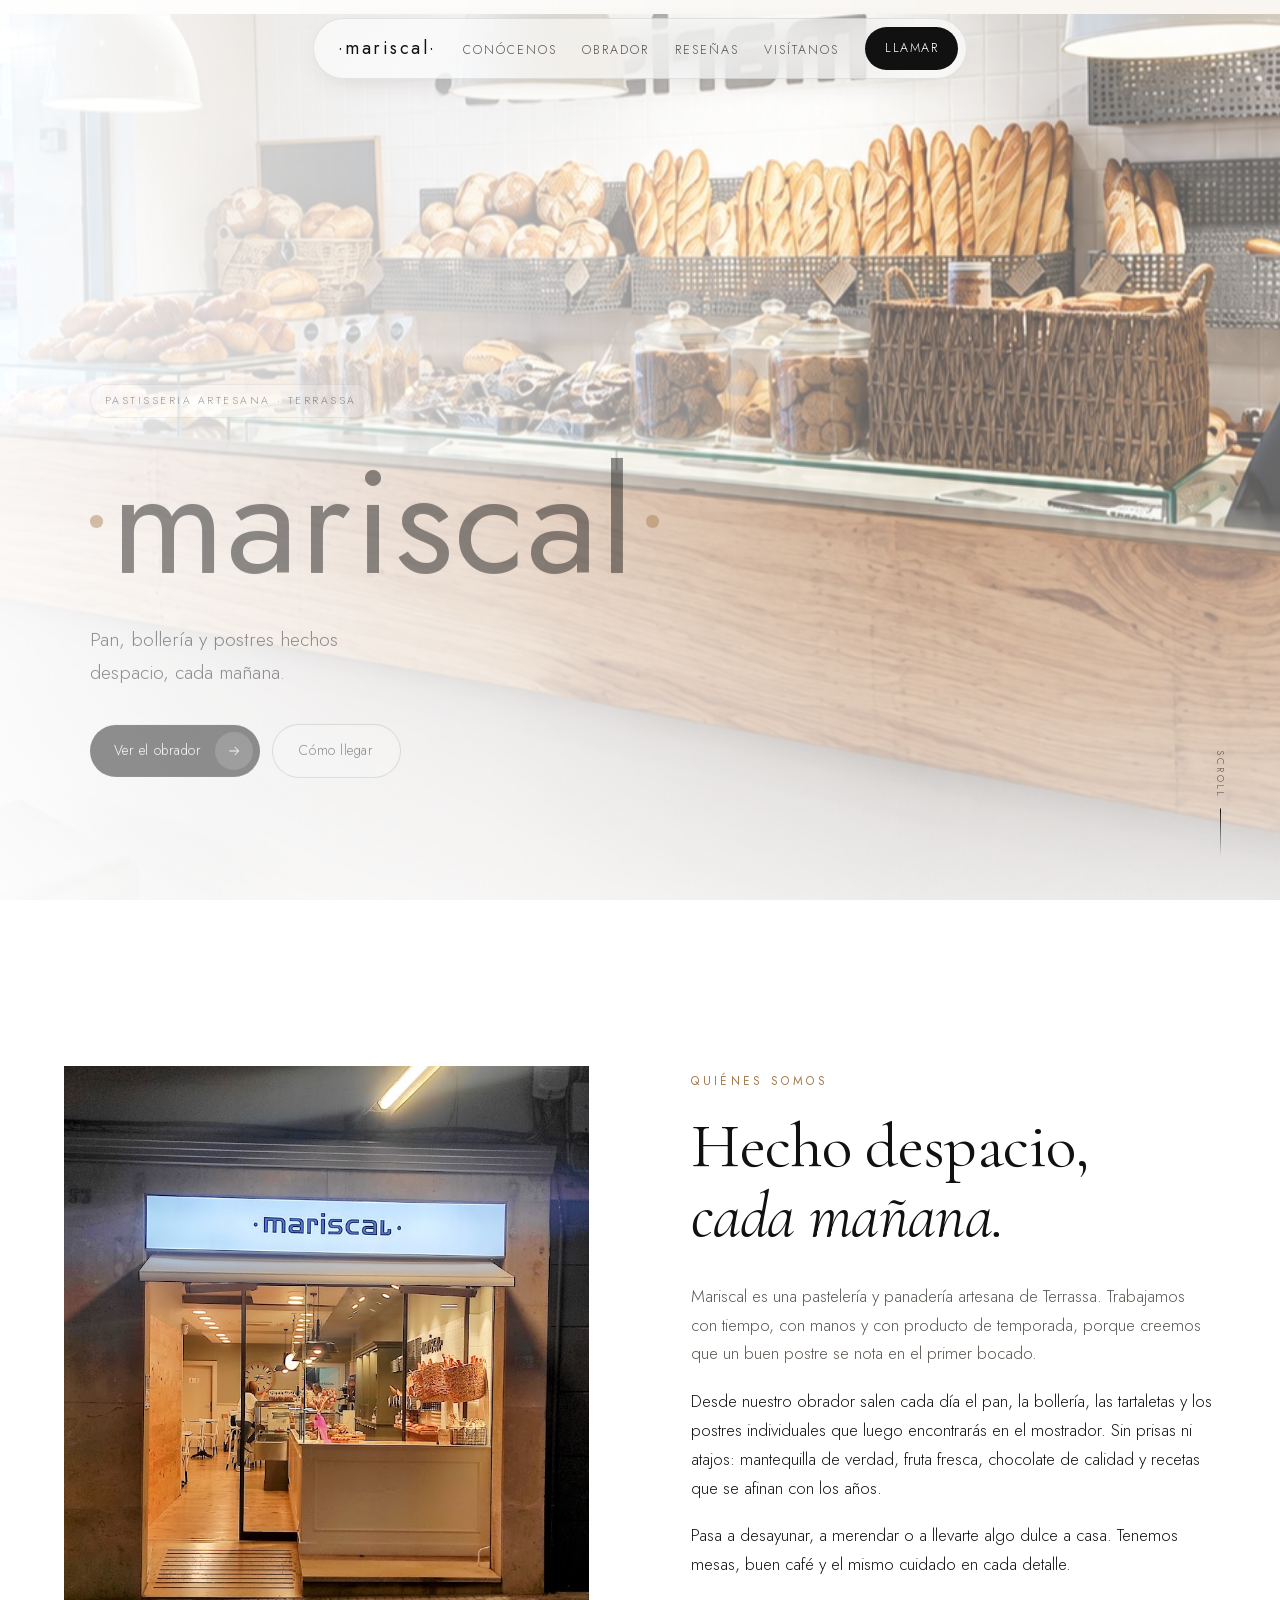
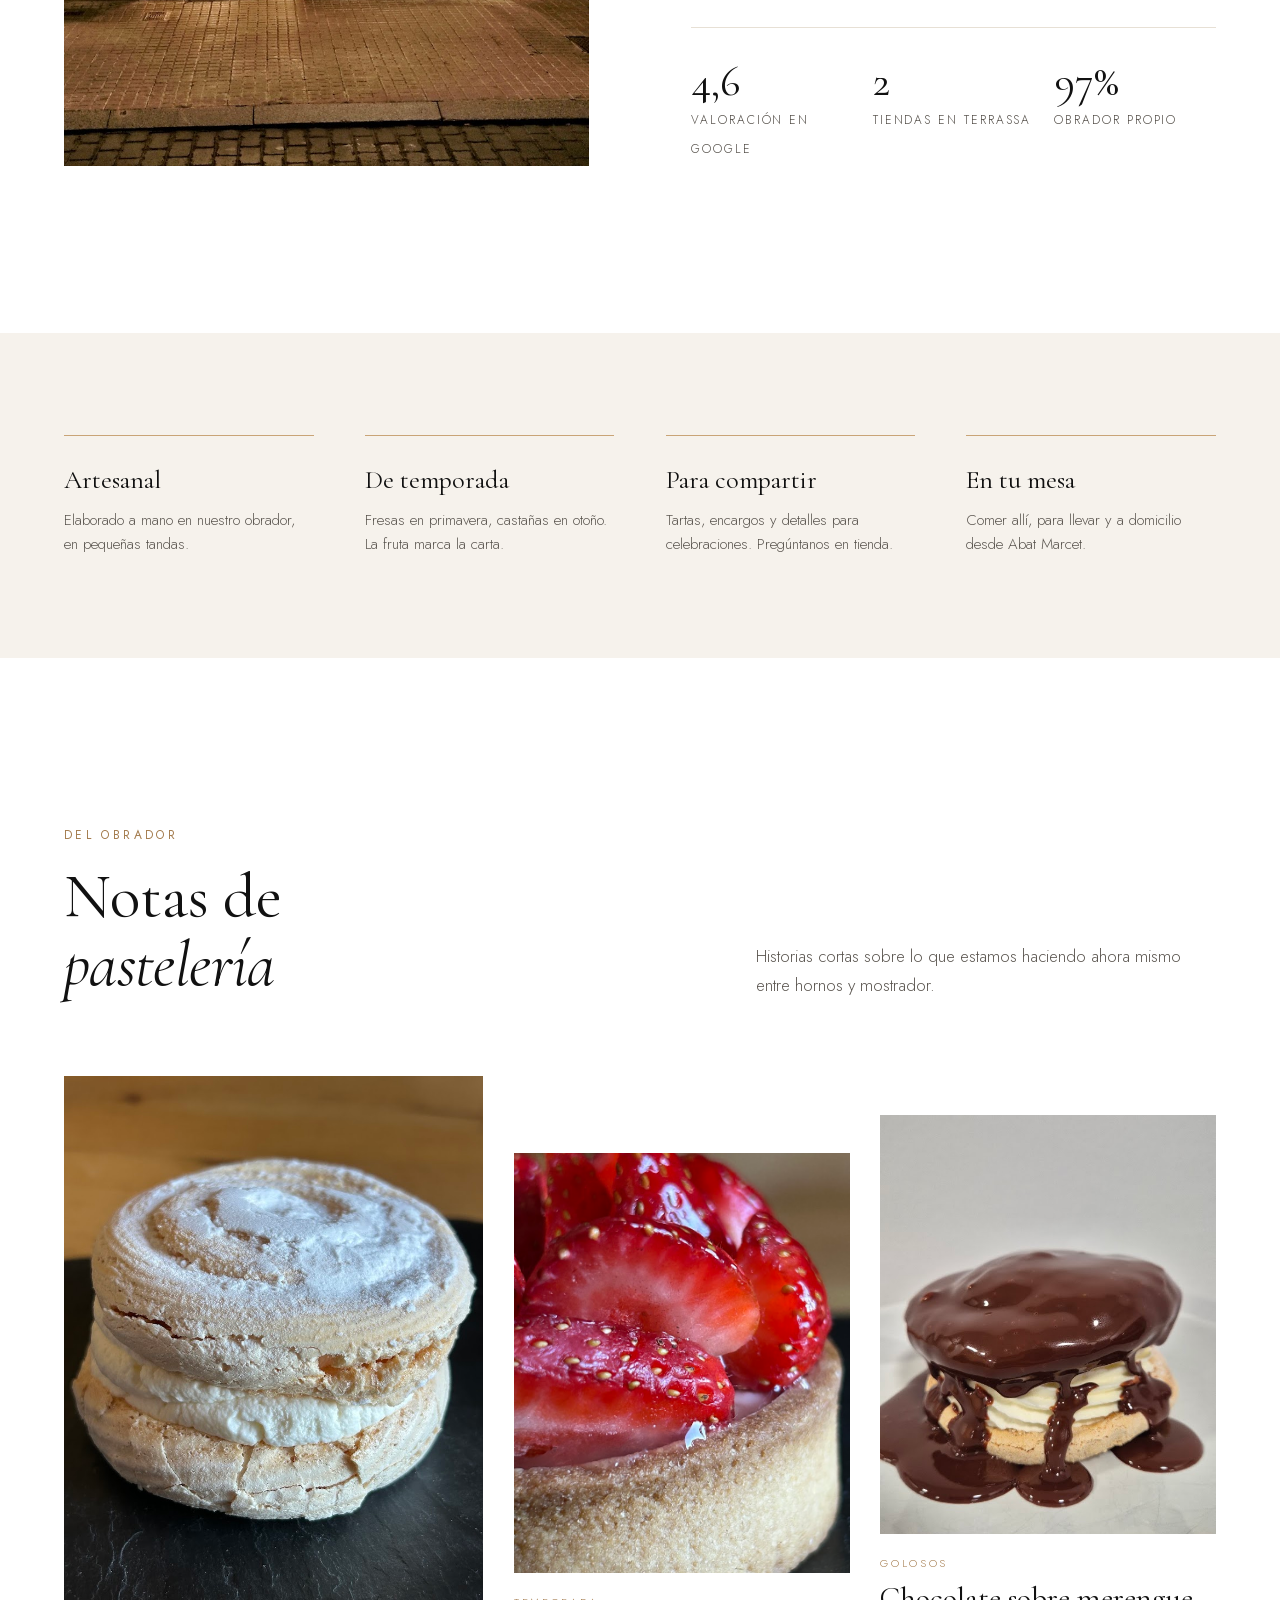
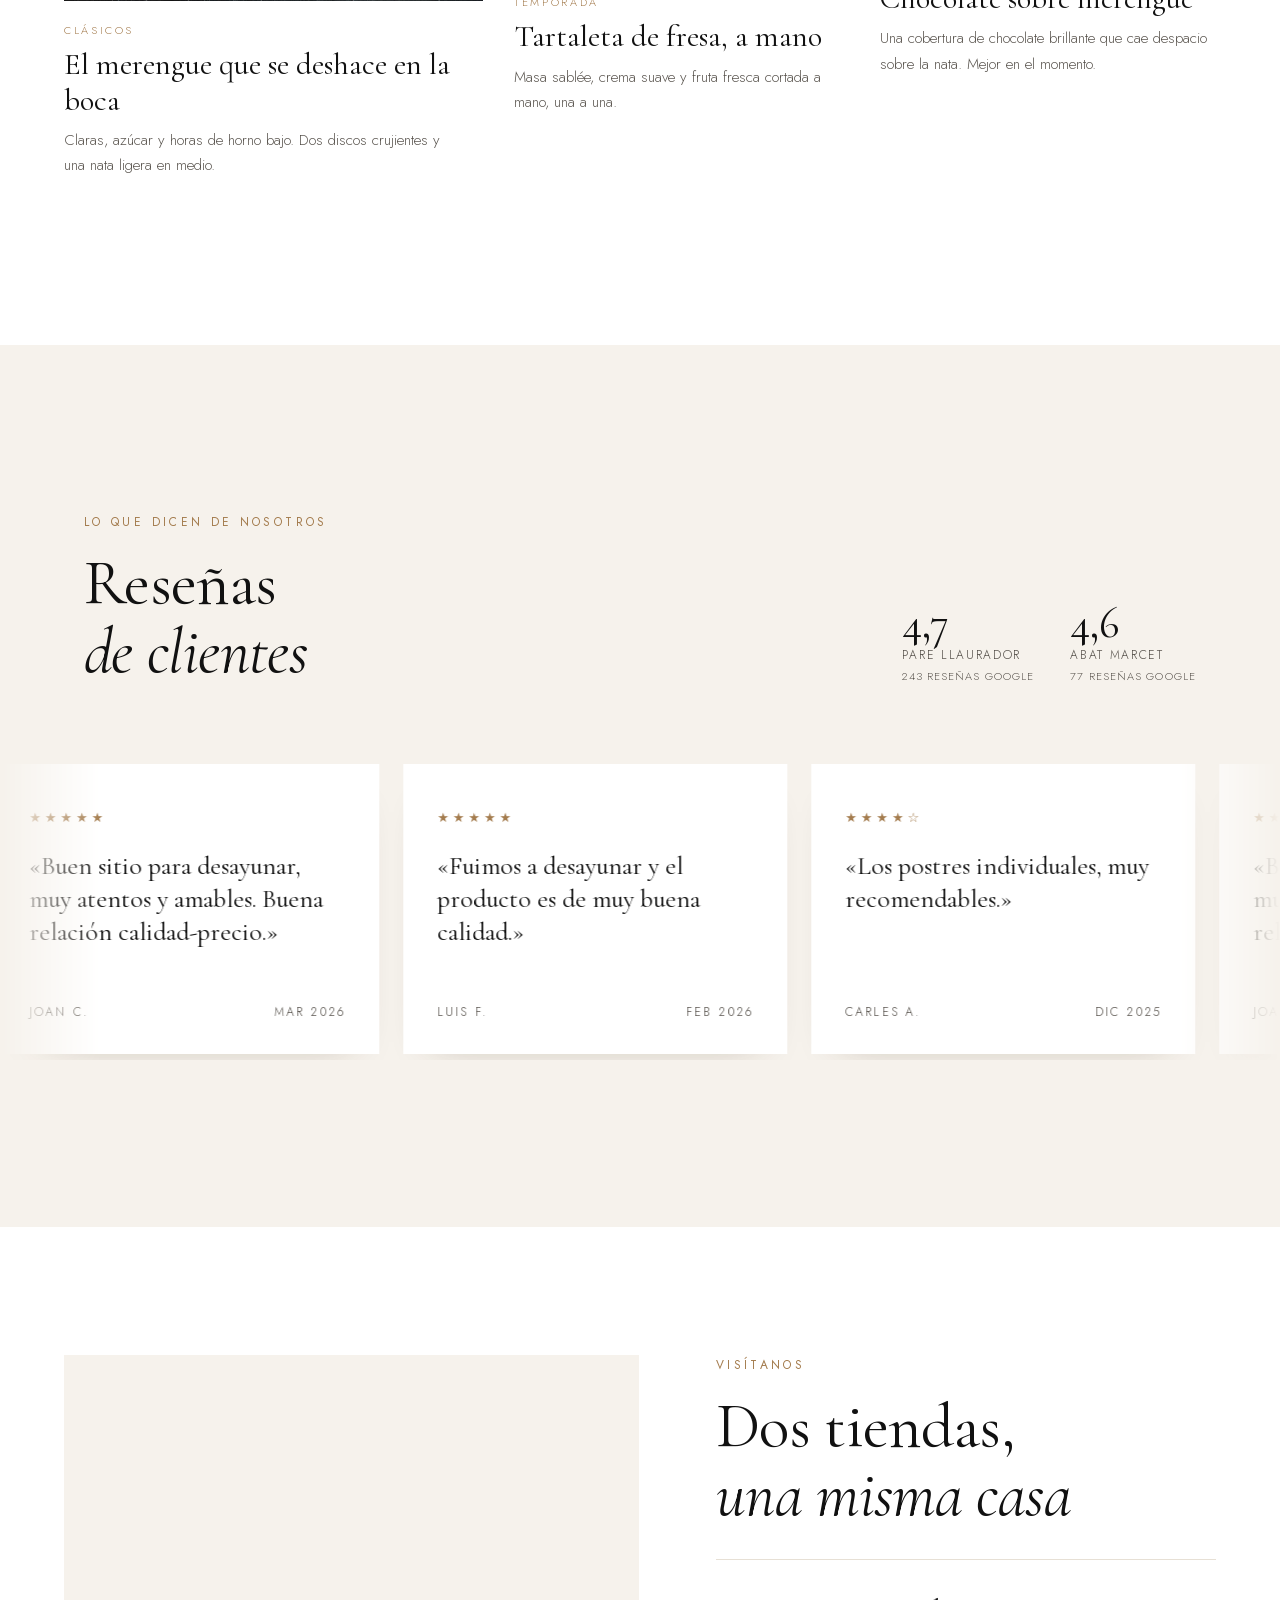
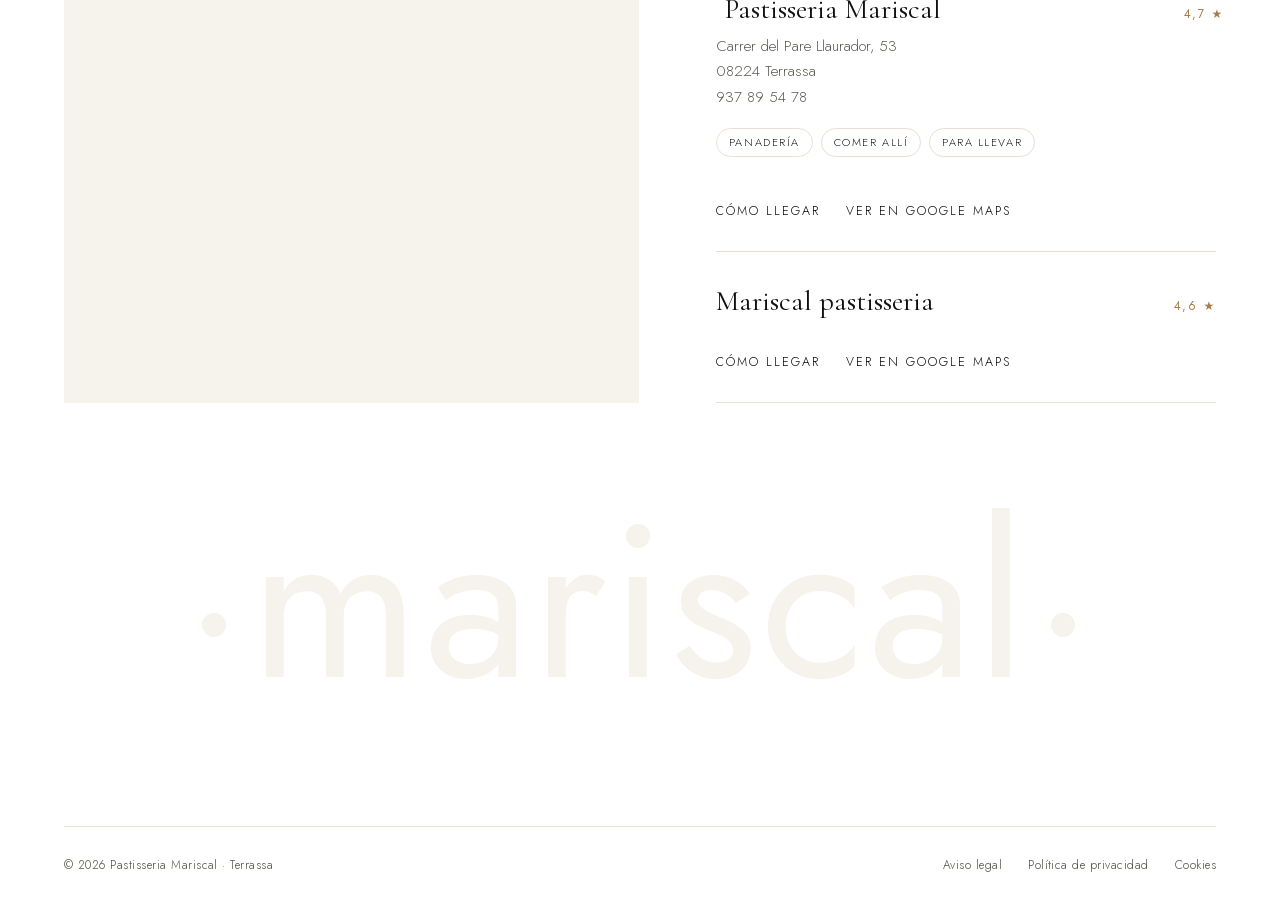
==== index.html @ acf985d9 "Hero estilo Meli&Cakes: imagen de fondo, texto encima, nav en píldora Co-Authored-By: Claude Sonnet " ====
<!doctype html>
<html lang="es">
<head>
<meta charset="utf-8">
<meta name="viewport" content="width=device-width,initial-scale=1,viewport-fit=cover">
<title>Mariscal · Pastisseria artesana en Terrassa</title>
<meta name="description" content="Pastisseria Mariscal: pastelería y panadería artesana en Terrassa. Postres individuales, tartaletas, merengues y obrador propio. Dos tiendas, Pare Llaurador y Abat Marcet.">
<meta name="theme-color" content="#ffffff">
<link rel="preload" href="assets/img/hero.jpg" as="image">
<link rel="preload" href="assets/fonts/Jost-normal-400.woff2" as="font" type="font/woff2" crossorigin>
<link rel="stylesheet" href="assets/fonts/fonts.css">
<link rel="stylesheet" href="assets/style.css">
<script type="application/ld+json">
{"@context":"https://schema.org","@type":"Bakery","name":"Pastisseria Mariscal","telephone":"+34937895478","address":{"@type":"PostalAddress","streetAddress":"Carrer del Pare Llaurador, 53","addressLocality":"Terrassa","addressCountry":"ES"},"aggregateRating":{"@type":"AggregateRating","ratingValue":"4.7","reviewCount":"243"},"priceRange":"€"}
</script>
</head>
<body>

<header class="nav" id="top">
  <nav class="pill" aria-label="Principal">
    <a class="mark" href="#top" aria-label="Mariscal, inicio">·mariscal·</a>
    <ul>
      <li><a href="#conocenos">Conócenos</a></li>
      <li><a href="#blog">Obrador</a></li>
      <li><a href="#resenas">Reseñas</a></li>
      <li><a href="#visitanos">Visítanos</a></li>
    </ul>
    <a class="call" href="tel:+34937895478">Llamar</a>
  </nav>
</header>

<main>
<!-- HERO -->
<section class="hero" aria-label="Mariscal">
  <div class="hero-bg">
    <img src="assets/img/hero.jpg" width="942" height="1669" alt="Interior de la pastelería Mariscal: mostrador de madera con panes, baguettes y bollería artesana" fetchpriority="high" decoding="async">
  </div>
  <div class="hero-shade" aria-hidden="true"></div>
  <div class="hero-fade" aria-hidden="true"></div>
  <div class="hero-copy">
    <span class="pillbadge">Pastisseria artesana · Terrassa</span>
    <h1 class="wordmark" aria-label="mariscal">
      <span class="dot" aria-hidden="true"></span>
      <span aria-hidden="true" style="display:flex"><span class="l" style="--i:0">m</span><span class="l" style="--i:1">a</span><span class="l" style="--i:2">r</span><span class="l" style="--i:3">i</span><span class="l" style="--i:4">s</span><span class="l" style="--i:5">c</span><span class="l" style="--i:6">a</span><span class="l" style="--i:7">l</span></span>
      <span class="dot" aria-hidden="true"></span>
    </h1>
    <p class="hero-p">Pan, bollería y postres hechos despacio, cada mañana.</p>
    <div class="hero-cta">
      <a class="btn dark" href="#blog"><span>Ver el obrador</span><i><svg viewBox="0 0 24 24" width="16" height="16" fill="none" stroke="currentColor" stroke-width="1.5"><path d="M5 12h14M13 6l6 6-6 6"/></svg></i></a>
      <a class="btn ghost" href="#visitanos">Cómo llegar</a>
    </div>
  </div>
  <div class="scroll-cue" aria-hidden="true"><span>Scroll</span><i></i></div>
</section>


<!-- ABOUT -->
<section id="conocenos">
  <div class="wrap about">
    <div class="photo img-mask"><img src="assets/img/fachada.jpg" alt="Fachada de la pastelería Mariscal en el Carrer del Pare Llaurador, con el escaparate iluminado" loading="lazy"></div>
    <div>
      <p class="eyebrow rv">Quiénes somos</p>
      <h2 class="rv" style="--d:.1s">Hecho despacio,<br><em>cada mañana.</em></h2>
      <p class="lede rv" style="--d:.2s">Mariscal es una pastelería y panadería artesana de Terrassa. Trabajamos con tiempo, con manos y con producto de temporada, porque creemos que un buen postre se nota en el primer bocado.</p>
      <p class="rv" style="--d:.28s">Desde nuestro obrador salen cada día el pan, la bollería, las tartaletas y los postres individuales que luego encontrarás en el mostrador. Sin prisas ni atajos: mantequilla de verdad, fruta fresca, chocolate de calidad y recetas que se afinan con los años.</p>
      <p class="rv" style="--d:.34s">Pasa a desayunar, a merendar o a llevarte algo dulce a casa. Tenemos mesas, buen café y el mismo cuidado en cada detalle.</p>
      <div class="facts rv" style="--d:.4s">
        <div><b data-count="4.7" data-dec="1">4,7</b><span>Valoración en Google</span></div>
        <div><b data-count="2">2</b><span>Tiendas en Terrassa</span></div>
        <div><b data-count="100" data-suffix="%">100%</b><span>Obrador propio</span></div>
      </div>
    </div>
  </div>
</section>

<!-- VALUES -->
<section class="values" aria-label="Nuestra forma de trabajar">
  <div class="wrap">
    <ul>
      <li class="rv"><h3>Artesanal</h3><p>Elaborado a mano en nuestro obrador, en pequeñas tandas.</p></li>
      <li class="rv" style="--d:.1s"><h3>De temporada</h3><p>Fresas en primavera, castañas en otoño. La fruta marca la carta.</p></li>
      <li class="rv" style="--d:.2s"><h3>Para compartir</h3><p>Tartas, encargos y detalles para celebraciones. Pregúntanos en tienda.</p></li>
      <li class="rv" style="--d:.3s"><h3>En tu mesa</h3><p>Comer allí, para llevar y a domicilio desde Abat Marcet.</p></li>
    </ul>
  </div>
</section>

<!-- BLOG -->
<section id="blog">
  <div class="wrap">
    <div class="blog-head">
      <div>
        <p class="eyebrow rv">Del obrador</p>
        <h2 class="rv" style="--d:.1s">Notas de<br><em>pastelería</em></h2>
      </div>
      <p class="lede rv" style="--d:.2s">Historias cortas sobre lo que estamos haciendo ahora mismo entre hornos y mostrador.</p>
    </div>
    <div class="posts">
      <article class="post rv">
        <div class="img-mask"><img src="assets/img/merengue.jpg" alt="Merengue relleno de nata montada y espolvoreado con azúcar glas, sobre pizarra" loading="lazy"></div>
        <div class="meta"><span>Clásicos</span></div>
        <h3>El merengue que se deshace en la boca</h3>
        <p>Claras, azúcar y horas de horno bajo. Dos discos crujientes y una nata ligera en medio.</p>
      </article>
      <article class="post rv" style="--d:.12s">
        <div class="img-mask"><img src="assets/img/fresa.jpg" alt="Primer plano de una tartaleta de fresas frescas sobre base de masa sablée" loading="lazy"></div>
        <div class="meta"><span>Temporada</span></div>
        <h3>Tartaleta de fresa, a mano</h3>
        <p>Masa sablée, crema suave y fruta fresca cortada a mano, una a una.</p>
      </article>
      <article class="post rv" style="--d:.24s">
        <div class="img-mask"><img src="assets/img/merengue-chocolate.jpg" alt="Merengue con nata cubierto de chocolate caliente que resbala por los lados" loading="lazy"></div>
        <div class="meta"><span>Golosos</span></div>
        <h3>Chocolate sobre merengue</h3>
        <p>Una cobertura de chocolate brillante que cae despacio sobre la nata. Mejor en el momento.</p>
      </article>
    </div>
  </div>
</section>

<!-- REVIEWS -->
<section class="reviews" id="resenas">
  <div class="head">
    <div>
      <p class="eyebrow rv">Lo que dicen de nosotros</p>
      <h2 class="rv" style="--d:.1s">Reseñas<br><em>de clientes</em></h2>
    </div>
    <div class="score rv" style="--d:.2s">
      <div><b>4,7</b>Pare Llaurador<br><small>243 reseñas Google</small></div>
      <div><b>4,6</b>Abat Marcet<br><small>77 reseñas Google</small></div>
    </div>
  </div>
  <div class="rail" aria-label="Reseñas de clientes">
    <div class="track">
      <article class="card"><div><span class="stars" aria-label="5 de 5">★★★★★</span><q>Buen sitio para desayunar, muy atentos y amables. Buena relación calidad-precio.</q></div><footer><span>Joan C.</span><span>Mar 2026</span></footer></article>
      <article class="card"><div><span class="stars" aria-label="5 de 5">★★★★★</span><q>Fuimos a desayunar y el producto es de muy buena calidad.</q></div><footer><span>Luis F.</span><span>Feb 2026</span></footer></article>
      <article class="card"><div><span class="stars" aria-label="4 de 5">★★★★☆</span><q>Los postres individuales, muy recomendables.</q></div><footer><span>Carles A.</span><span>Dic 2025</span></footer></article>
    </div>
  </div>
</section>
</main>

<!-- FOOTER -->
<footer class="site" id="visitanos">
  <div class="wrap">
    <div class="visit">
      <div class="map rv" role="region" aria-label="Mapa de nuestras tiendas">
        <iframe title="Mapa Pastisseria Mariscal, Pare Llaurador" loading="lazy" referrerpolicy="no-referrer"
          data-src="https://www.openstreetmap.org/export/embed.html?bbox=2.0030%2C41.5620%2C2.0092%2C41.5655&amp;layer=mapnik&amp;marker=41.5638573%2C2.0060953"></iframe>
        <iframe title="Mapa Mariscal pastisseria, Abat Marcet" loading="lazy" referrerpolicy="no-referrer"
          data-src="https://www.openstreetmap.org/export/embed.html?bbox=2.0125%2C41.5735%2C2.0187%2C41.5770&amp;layer=mapnik&amp;marker=41.5751153%2C2.0154991"></iframe>
      </div>
      <div>
        <p class="eyebrow rv">Visítanos</p>
        <h2 class="rv" style="--d:.1s">Dos tiendas,<br><em>una misma casa</em></h2>
        <ul class="shops rv" style="--d:.2s">
          <li class="shop on">
            <button aria-expanded="true">
              <h3>Pastisseria Mariscal <small>4,7 ★</small></h3>
              <div class="more"><div>
                <address>Carrer del Pare Llaurador, 53<br>08224 Terrassa<br><a href="tel:+34937895478">937 89 54 78</a></address>
                <div class="tags"><span>Panadería</span><span>Comer allí</span><span>Para llevar</span></div>
              </div></div>
            </button>
            <div class="links">
              <a class="link" target="_blank" rel="noopener" href="https://www.google.com/maps/dir/?api=1&destination=Pastisseria+Mariscal+Carrer+del+Pare+Llaurador+53+Terrassa">Cómo llegar</a>
              <a class="link" target="_blank" rel="noopener" href="https://www.google.com/maps/search/?api=1&query=Pastisseria+Mariscal+Carrer+del+Pare+Llaurador+53+Terrassa">Ver en Google Maps</a>
            </div>
          </li>
          <li class="shop">
            <button aria-expanded="false">
              <h3>Mariscal pastisseria <small>4,6 ★</small></h3>
              <div class="more"><div>
                <address>Av. de l'Abat Marcet, 290<br>08226 Terrassa<br><a href="tel:+34931877059">931 87 70 59</a></address>
                <div class="tags"><span>Pastelería</span><span>A domicilio</span></div>
              </div></div>
            </button>
            <div class="links">
              <a class="link" target="_blank" rel="noopener" href="https://www.google.com/maps/dir/?api=1&destination=Mariscal+pastisseria+Av.+de+l%27Abat+Marcet+290+Terrassa">Cómo llegar</a>
              <a class="link" target="_blank" rel="noopener" href="https://www.google.com/maps/search/?api=1&query=Mariscal+pastisseria+Av.+de+l%27Abat+Marcet+290+Terrassa">Ver en Google Maps</a>
            </div>
          </li>
        </ul>
      </div>
    </div>

    <div class="big-mark" aria-hidden="true">·mariscal·</div>

    <div class="fine">
      <span>© 2026 Pastisseria Mariscal · Terrassa</span>
      <nav aria-label="Legal">
        <a href="aviso-legal.html">Aviso legal</a>
        <a href="privacidad.html">Política de privacidad</a>
        <a href="cookies.html">Cookies</a>
      </nav>
    </div>
  </div>
</footer>

<script src="assets/main.js" defer></script>
</body>
</html>
---- assets/fonts/fonts.css ----
@font-face{font-family:'Cormorant Garamond';font-style:italic;font-weight:400;font-display:swap;src:url(../fonts/CormorantGaramond-italic-400.woff) format('woff')}
@font-face{font-family:'Cormorant Garamond';font-style:normal;font-weight:400;font-display:swap;src:url(../fonts/CormorantGaramond-normal-400.woff) format('woff')}
@font-face{font-family:'Jost';font-style:normal;font-weight:300;font-display:swap;src:url(../fonts/Jost-normal-300.woff2) format('woff2')}
@font-face{font-family:'Jost';font-style:normal;font-weight:400;font-display:swap;src:url(../fonts/Jost-normal-400.woff2) format('woff2')}
@font-face{font-family:'Jost';font-style:normal;font-weight:500;font-display:swap;src:url(../fonts/Jost-normal-500.woff2) format('woff2')}
---- assets/style.css ----
:root{
  --ink:#111;
  --ink-soft:#5b5650;
  --paper:#fff;
  --linen:#f6f2ec;
  --wood:#c9a477;
  --wood-deep:#a47c4e;
  --line:#e7e0d5;
  --ease:cubic-bezier(.22,.7,.1,1);
  --sans:'Jost',system-ui,sans-serif;
  --serif:'Cormorant Garamond',Georgia,serif;
  --gutter:clamp(20px,5vw,72px);
}
*{box-sizing:border-box;margin:0;padding:0}
html{scroll-behavior:smooth;-webkit-text-size-adjust:100%;-webkit-tap-highlight-color:transparent}
body{font-family:var(--sans);font-weight:300;color:var(--ink);background:var(--paper);line-height:1.7;font-size:17px;-webkit-font-smoothing:antialiased;overflow-x:hidden}
img{display:block;max-width:100%}
a{color:inherit;text-decoration:none}
::selection{background:var(--wood);color:#fff}
:focus-visible{outline:1px solid var(--ink);outline-offset:4px}

/* ---------- type ---------- */
.eyebrow{font-size:12px;letter-spacing:.28em;text-transform:uppercase;color:var(--wood-deep);font-weight:400}
h2{font-family:var(--serif);font-weight:400;font-size:clamp(34px,5vw,64px);line-height:1.08;letter-spacing:-.01em}
h2 em{font-style:italic}
.lede{color:var(--ink-soft);max-width:46ch}
section{padding:clamp(88px,13vw,180px) var(--gutter)}
.wrap{max-width:1240px;margin:0 auto}

/* ---------- nav (floating glass pill) ---------- */
.nav{position:fixed;top:18px;inset-inline:0;z-index:50;display:flex;justify-content:center;padding:0 16px;pointer-events:none;transition:transform .7s var(--ease)}
.nav.hide{transform:translateY(-140%)}
.pill{pointer-events:auto;display:flex;align-items:center;gap:26px;padding:8px 8px 8px 24px;border-radius:99px;background:rgba(255,255,255,.55);border:1px solid rgba(17,17,17,.09);-webkit-backdrop-filter:blur(22px) saturate(1.4);backdrop-filter:blur(22px) saturate(1.4);box-shadow:0 8px 32px -14px rgba(60,40,10,.22);transition:background .6s var(--ease),box-shadow .6s var(--ease),padding .6s var(--ease)}
.nav.scrolled .pill{background:rgba(255,255,255,.82);box-shadow:0 14px 40px -16px rgba(60,40,10,.3)}
.mark{font-weight:400;letter-spacing:.14em;font-size:18px;white-space:nowrap}
.pill ul{display:flex;gap:clamp(16px,2vw,28px);list-style:none}
.pill ul a,.link{font-size:12.5px;letter-spacing:.16em;text-transform:uppercase;position:relative;padding-bottom:3px;color:var(--ink-soft);transition:color .4s var(--ease)}
.pill ul a:hover{color:var(--ink)}
.pill ul a::after,.link::after{content:"";position:absolute;left:0;bottom:0;height:1px;width:100%;background:currentColor;transform:scaleX(0);transform-origin:right;transition:transform .5s var(--ease)}
.pill ul a:hover::after,.link:hover::after{transform:scaleX(1);transform-origin:left}
.link{color:var(--ink)}
.call{font-size:12.5px;letter-spacing:.12em;text-transform:uppercase;background:var(--ink);color:#fff;padding:11px 20px;border-radius:99px;transition:transform .5s var(--ease),background .4s}
.call:hover{background:var(--wood-deep)}
.call:active{transform:scale(.96)}
@media(max-width:720px){
  .pill{gap:14px;padding:6px 6px 6px 18px}
  .pill ul{display:none}
  .mark{font-size:16px}
  .call{padding:10px 18px}
}

/* ---------- hero (full-bleed image, text on top) ---------- */
.hero{--p:0;position:relative;height:100svh;min-height:600px;padding:0;overflow:hidden;isolation:isolate;background:var(--linen)}
.hero-bg{position:absolute;inset:0;z-index:-3;overflow:hidden}
.hero-bg img{position:absolute;left:0;top:0;width:100%;height:100%;object-fit:cover;object-position:50% 66%;transform:translate3d(0,calc(var(--p) * 9%),0) scale(calc(1 + var(--p) * .1));opacity:0;animation:bgIn 2.2s var(--ease) .1s forwards;will-change:transform}
@keyframes bgIn{from{opacity:0;scale:1.12}to{opacity:1;scale:1}}
.hero-shade{position:absolute;inset:0;z-index:-2;pointer-events:none;background:linear-gradient(to right,rgba(255,255,255,.88) 0%,rgba(255,255,255,.55) 38%,rgba(255,255,255,0) 72%)}
.hero-fade{position:absolute;inset:0;z-index:-1;pointer-events:none;background:linear-gradient(to top,rgba(255,255,255,.72) 0%,rgba(255,255,255,0) 45%);box-shadow:inset 0 0 0 100vmax rgba(255,255,255,calc(var(--p) * .9))}
.hero-copy{position:absolute;left:clamp(20px,7vw,110px);right:var(--gutter);bottom:clamp(56px,11svh,120px);max-width:760px;transform:translate3d(0,calc(var(--p) * -60px),0);opacity:calc(1 - var(--p) * 1.4)}
.pillbadge{display:inline-block;font-size:10.5px;letter-spacing:.24em;text-transform:uppercase;padding:7px 14px;border-radius:99px;border:1px solid rgba(17,17,17,.14);background:rgba(255,255,255,.5);-webkit-backdrop-filter:blur(8px);backdrop-filter:blur(8px);margin-bottom:clamp(18px,3vw,30px);opacity:0;transform:translateY(12px);animation:up .9s var(--ease) .5s forwards}
.wordmark{font-weight:400;font-size:clamp(56px,11.5vw,176px);line-height:1;letter-spacing:.015em;display:flex;align-items:center;gap:.06em;white-space:nowrap}
.wordmark .dot{width:.085em;height:.085em;background:var(--wood-deep);border-radius:50%;flex:none;transform:scale(0);animation:pop 1s var(--ease) 1.4s forwards}
.wordmark .l{display:inline-block;transform:translateY(60%);opacity:0;filter:blur(8px);animation:rise 1.3s var(--ease) forwards;animation-delay:calc(.45s + var(--i)*.07s)}
.hero-p{margin-top:clamp(18px,2.4vw,28px);font-size:clamp(16px,1.5vw,20px);max-width:30ch;color:var(--ink);opacity:0;transform:translateY(16px);animation:up 1s var(--ease) 1.5s forwards}
.hero-cta{margin-top:clamp(24px,3vw,36px);display:flex;gap:12px;flex-wrap:wrap;align-items:center;opacity:0;transform:translateY(16px);animation:up 1s var(--ease) 1.7s forwards}
.btn{display:inline-flex;align-items:center;gap:14px;border-radius:99px;font-size:14px;letter-spacing:.04em;transition:transform .5s var(--ease),background .5s var(--ease),color .5s var(--ease)}
.btn:active{transform:scale(.97)}
.btn.dark{background:var(--ink);color:#fff;padding:7px 7px 7px 24px}
.btn.dark i{display:grid;place-items:center;width:38px;height:38px;border-radius:50%;background:rgba(255,255,255,.16);transition:transform .5s var(--ease)}
.btn.dark:hover i{transform:translateX(3px)}
.btn.ghost{padding:14px 26px;border:1px solid rgba(17,17,17,.25);background:rgba(255,255,255,.35);-webkit-backdrop-filter:blur(8px);backdrop-filter:blur(8px)}
.btn.ghost:hover{background:var(--ink);color:#fff}
.scroll-cue{position:absolute;right:clamp(20px,4vw,56px);bottom:32px;display:flex;flex-direction:column;align-items:center;gap:10px;opacity:0;animation:fade 1s var(--ease) 2.2s forwards;transform:translate3d(0,calc(var(--p) * -30px),0)}
.scroll-cue span{font-size:10px;letter-spacing:.24em;text-transform:uppercase;writing-mode:vertical-rl;color:var(--ink-soft)}
.scroll-cue i{width:1px;height:48px;background:linear-gradient(var(--ink),transparent);transform-origin:top;animation:cue 2.4s var(--ease) 2.6s infinite}
@keyframes up{to{opacity:1;transform:none}}
@keyframes rise{to{transform:none;opacity:1;filter:none}}
@keyframes pop{to{transform:scale(1)}}
@keyframes fade{to{opacity:1}}
@keyframes cue{0%{opacity:0;transform:scaleY(0)}40%{opacity:1;transform:scaleY(1)}100%{opacity:0;transform:scaleY(1) translateY(20px)}}
@media(max-width:720px){
  .hero{min-height:560px}
  .hero-bg img{object-position:50% 100%;transform:translate3d(0,calc(var(--p) * 9%),0) scale(calc(1.9 + var(--p) * .1));transform-origin:50% 100%}
  .hero-shade{background:linear-gradient(to top,rgba(255,255,255,.94) 0%,rgba(255,255,255,.8) 38%,rgba(255,255,255,.12) 72%,rgba(255,255,255,.4) 100%)}
  .hero-fade{background:none}
  .hero-copy{left:20px;right:20px;bottom:44px}
  .wordmark{font-size:15.6vw}
  .scroll-cue{display:none}
}

/* ---------- reveal ---------- */
.rv{opacity:0;transform:translateY(34px);transition:opacity 1.2s var(--ease),transform 1.2s var(--ease);transition-delay:var(--d,0s)}
.rv.in{opacity:1;transform:none}
.img-mask{overflow:hidden;position:relative}
.img-mask img{width:100%;height:100%;object-fit:cover;transform:scale(1.18);transition:transform 2.2s var(--ease)}
.img-mask::after{content:"";position:absolute;inset:0;background:var(--paper);transform-origin:top;transition:transform 1.4s var(--ease)}
.img-mask.in img{transform:scale(1)}
.img-mask.in::after{transform:scaleY(0)}
.linen .img-mask::after{background:var(--linen)}

/* ---------- about ---------- */
.about{display:grid;grid-template-columns:1fr 1fr;gap:clamp(40px,8vw,130px);align-items:center}
.about .photo{aspect-ratio:3/4;max-height:78vh;background:var(--linen)}
.about .photo img{object-position:center 40%}
.about h2{margin:20px 0 32px}
.about p+p{margin-top:1.1em}
.about .lede{max-width:52ch}
.facts{margin-top:48px;padding-top:32px;border-top:1px solid var(--line);display:grid;grid-template-columns:repeat(3,1fr);gap:20px}
.facts b{display:block;font-family:var(--serif);font-weight:400;font-size:clamp(30px,3.4vw,46px);line-height:1}
.facts span{font-size:12px;letter-spacing:.16em;text-transform:uppercase;color:var(--ink-soft)}
@media(max-width:860px){.about{grid-template-columns:1fr}.about .photo{max-height:60vh}}

/* ---------- values strip ---------- */
.values{background:var(--linen);padding-top:clamp(64px,8vw,110px);padding-bottom:clamp(64px,8vw,110px)}
.values ul{list-style:none;display:grid;grid-template-columns:repeat(4,1fr);gap:clamp(24px,4vw,56px)}
.values li{border-top:1px solid var(--wood);padding-top:22px}
.values h3{font-family:var(--serif);font-weight:400;font-size:26px;margin-bottom:6px}
.values p{font-size:15px;color:var(--ink-soft);line-height:1.6}
@media(max-width:860px){.values ul{grid-template-columns:1fr 1fr}}
@media(max-width:480px){.values ul{grid-template-columns:1fr}}

/* ---------- blog ---------- */
.blog-head{display:flex;justify-content:space-between;align-items:flex-end;gap:30px;flex-wrap:wrap;margin-bottom:clamp(40px,6vw,80px)}
.blog-head h2{margin-top:16px}
.posts{display:grid;grid-template-columns:1.25fr 1fr 1fr;gap:clamp(18px,2.4vw,36px);align-items:start}
.post{display:block}
.post .img-mask{aspect-ratio:4/5;background:var(--linen)}
.post:nth-child(2){margin-top:clamp(30px,6vw,90px)}
.post:nth-child(3){margin-top:clamp(0px,3vw,40px)}
.post img{transition:transform 1.4s var(--ease)}
@media(hover:hover){.post:hover .img-mask.in img{transform:scale(1.045)}}
.meta{margin-top:20px;display:flex;gap:14px;font-size:11px;letter-spacing:.24em;text-transform:uppercase;color:var(--wood-deep)}
.post h3{font-family:var(--serif);font-weight:400;font-size:clamp(24px,2.4vw,32px);line-height:1.15;margin:8px 0 10px}
.post p{font-size:15px;color:var(--ink-soft);max-width:38ch}
@media(max-width:860px){.posts{grid-template-columns:1fr 1fr}.post:first-child{grid-column:1/-1}.post:first-child .img-mask{aspect-ratio:16/11}.post:nth-child(n){margin-top:0}}
@media(max-width:520px){.posts{grid-template-columns:1fr}}

/* ---------- reviews ---------- */
.reviews{background:var(--linen);padding-left:0;padding-right:0;overflow:hidden}
.reviews .head{padding:0 var(--gutter);max-width:1240px;margin:0 auto clamp(40px,6vw,72px);display:flex;justify-content:space-between;align-items:flex-end;gap:24px;flex-wrap:wrap}
.reviews h2{margin-top:16px}
.score{display:flex;gap:36px}
.score div{font-size:12px;letter-spacing:.14em;text-transform:uppercase;color:var(--ink-soft)}
.score b{display:block;font-family:var(--serif);font-weight:400;font-size:44px;color:var(--ink);letter-spacing:0;line-height:1}
.score small{font-size:11px;letter-spacing:.1em}
.rail{touch-action:pan-y;cursor:grab;user-select:none;-webkit-user-select:none;-webkit-mask-image:linear-gradient(90deg,transparent,#000 8%,#000 92%,transparent);mask-image:linear-gradient(90deg,transparent,#000 8%,#000 92%,transparent)}
.track{display:flex;gap:24px;width:max-content;will-change:transform;padding:6px 0}
.card{width:clamp(280px,30vw,400px);background:var(--paper);padding:38px 34px 32px;display:flex;flex-direction:column;justify-content:space-between;min-height:290px;transition:transform .8s var(--ease),box-shadow .8s var(--ease)}
.rail .card{box-shadow:0 18px 40px -30px rgba(60,40,10,.3)}
.card .stars{letter-spacing:.3em;color:var(--wood-deep);font-size:13px}
.card q{font-family:var(--serif);font-size:clamp(22px,2vw,26px);line-height:1.3;quotes:"«" "»";margin:18px 0 26px;display:block}
.card footer{font-size:12px;letter-spacing:.18em;text-transform:uppercase;color:var(--ink-soft);display:flex;justify-content:space-between}
.rail-static{overflow-x:auto}

/* ---------- footer ---------- */
footer.site{background:var(--paper);padding:clamp(80px,10vw,140px) var(--gutter) 36px}
.visit{display:grid;grid-template-columns:1.15fr 1fr;gap:clamp(30px,6vw,100px);align-items:stretch}
.map{position:relative;min-height:440px;background:var(--linen);overflow:hidden}
.map iframe{position:absolute;inset:0;width:100%;height:100%;border:0;filter:grayscale(1) contrast(.95) sepia(.18);transition:opacity .6s var(--ease);opacity:0}
.map iframe.show{opacity:1}
.visit h2{margin:16px 0 30px}
.shops{list-style:none;border-top:1px solid var(--line)}
.shop{border-bottom:1px solid var(--line)}
.shop button{all:unset;cursor:pointer;display:block;width:100%;padding:26px 0;box-sizing:border-box}
.shop h3{font-family:var(--serif);font-weight:400;font-size:28px;display:flex;justify-content:space-between;align-items:baseline;gap:12px;transition:transform .6s var(--ease)}
.shop h3 small{font-family:var(--sans);font-size:12px;letter-spacing:.14em;color:var(--wood-deep)}
.shop button:hover h3,.shop.on h3{transform:translateX(8px)}
.shop .more{display:grid;grid-template-rows:0fr;transition:grid-template-rows .7s var(--ease)}
.shop.on .more{grid-template-rows:1fr}
.shop .more>div{overflow:hidden}
.shop address{font-style:normal;color:var(--ink-soft);font-size:15px;padding-bottom:6px}
.tags{display:flex;gap:8px;flex-wrap:wrap;margin:12px 0 18px}
.tags span{font-size:11px;letter-spacing:.14em;text-transform:uppercase;border:1px solid var(--line);padding:4px 12px;border-radius:99px}
.links{display:flex;gap:26px;flex-wrap:wrap;padding-bottom:26px}
.fine{margin-top:clamp(70px,9vw,120px);padding-top:28px;border-top:1px solid var(--line);display:flex;justify-content:space-between;gap:20px;flex-wrap:wrap;font-size:12px;color:var(--ink-soft);letter-spacing:.04em}
.fine nav{display:flex;gap:26px;flex-wrap:wrap}
.fine a{transition:color .3s}.fine a:hover{color:var(--ink)}
.big-mark{margin:clamp(50px,7vw,90px) 0 0;font-size:clamp(46px,17vw,260px);font-weight:400;line-height:1;letter-spacing:.015em;text-align:center;color:var(--linen);white-space:nowrap;user-select:none}
@media(max-width:860px){.visit{grid-template-columns:1fr}.map{min-height:340px}}

/* ---------- legal pages ---------- */
.doc{max-width:760px;margin:0 auto;padding:150px var(--gutter) 100px}
.doc h1{font-family:var(--serif);font-weight:400;font-size:clamp(40px,6vw,68px);line-height:1.05;margin:14px 0 40px}
.doc h2{font-size:28px;margin:44px 0 12px}
.doc p,.doc li{color:var(--ink-soft);margin-bottom:1em}
.doc ul{padding-left:1.2em}
.doc a{border-bottom:1px solid var(--wood)}
.doc .note{background:var(--linen);padding:22px 26px;color:var(--ink);margin:28px 0}
.doc mark{background:#fff3c9;padding:0 4px}

/* ---------- motion preferences ---------- */
@media(prefers-reduced-motion:reduce){
  .hero-bg img{opacity:1;animation:none}
  html{scroll-behavior:auto}
  *,*::before,*::after{animation-duration:.01ms!important;animation-delay:0s!important;transition-duration:.01ms!important}
  .rv,.wordmark .l,.pillbadge,.hero-p,.hero-cta,.scroll-cue{opacity:1;transform:none;filter:none}
  .wordmark .dot{transform:none}
  .img-mask::after{display:none}.img-mask img{transform:none}
}

/* ---------- mobile ---------- */
@media(max-width:720px){
  body{font-size:16px}
  .about .photo{aspect-ratio:4/5}
  .facts{gap:12px}
  .facts span{font-size:10.5px;letter-spacing:.1em;display:block;line-height:1.35;margin-top:6px}
  .blog-head{align-items:flex-start}
  .score{gap:24px}
  .score b{font-size:38px}
  .card{width:78vw;min-height:260px;padding:30px 26px 26px}
  .track{gap:16px}
  .map{min-height:300px}
  .shop h3{font-size:24px}
  .links{gap:20px}
  .fine{flex-direction:column;gap:14px;padding-bottom:env(safe-area-inset-bottom)}
  .doc{padding-top:120px}
}
@media(max-width:360px){.facts{grid-template-columns:1fr 1fr 1fr}.wordmark{gap:.04em}}
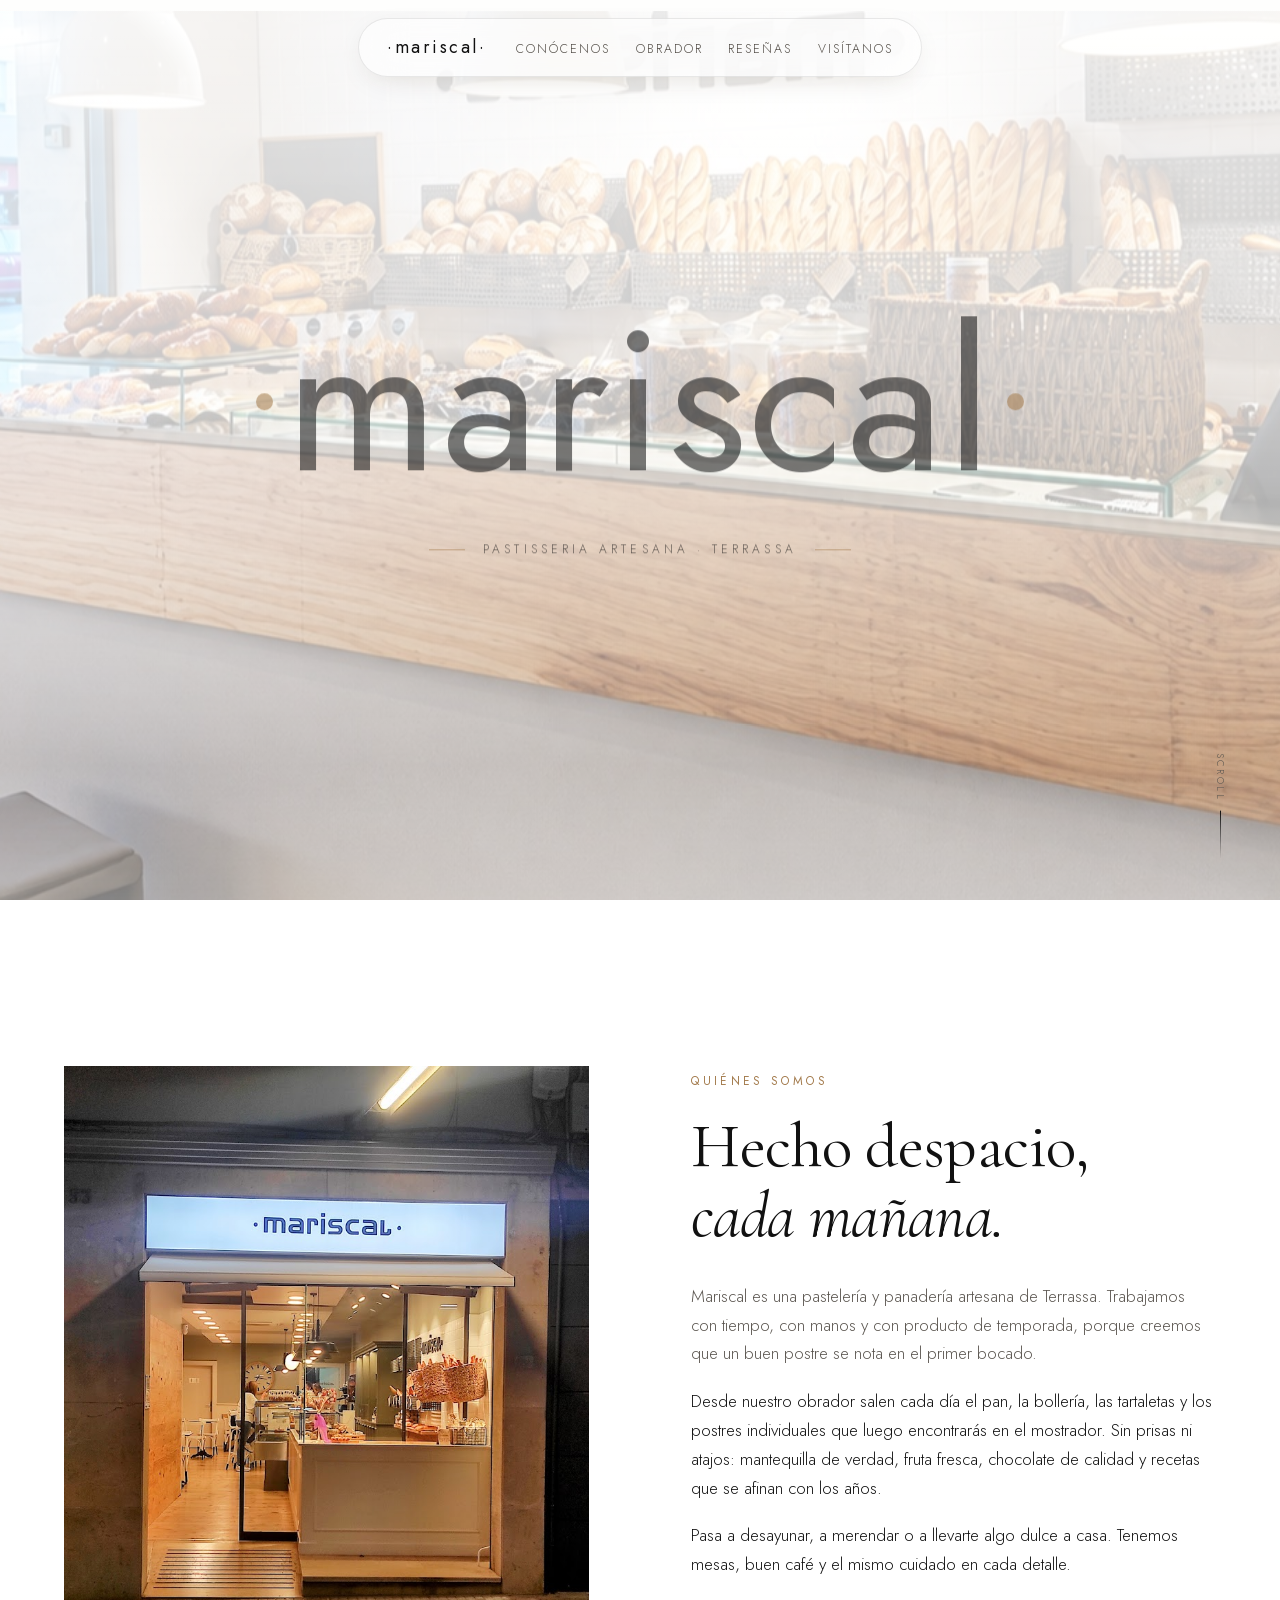
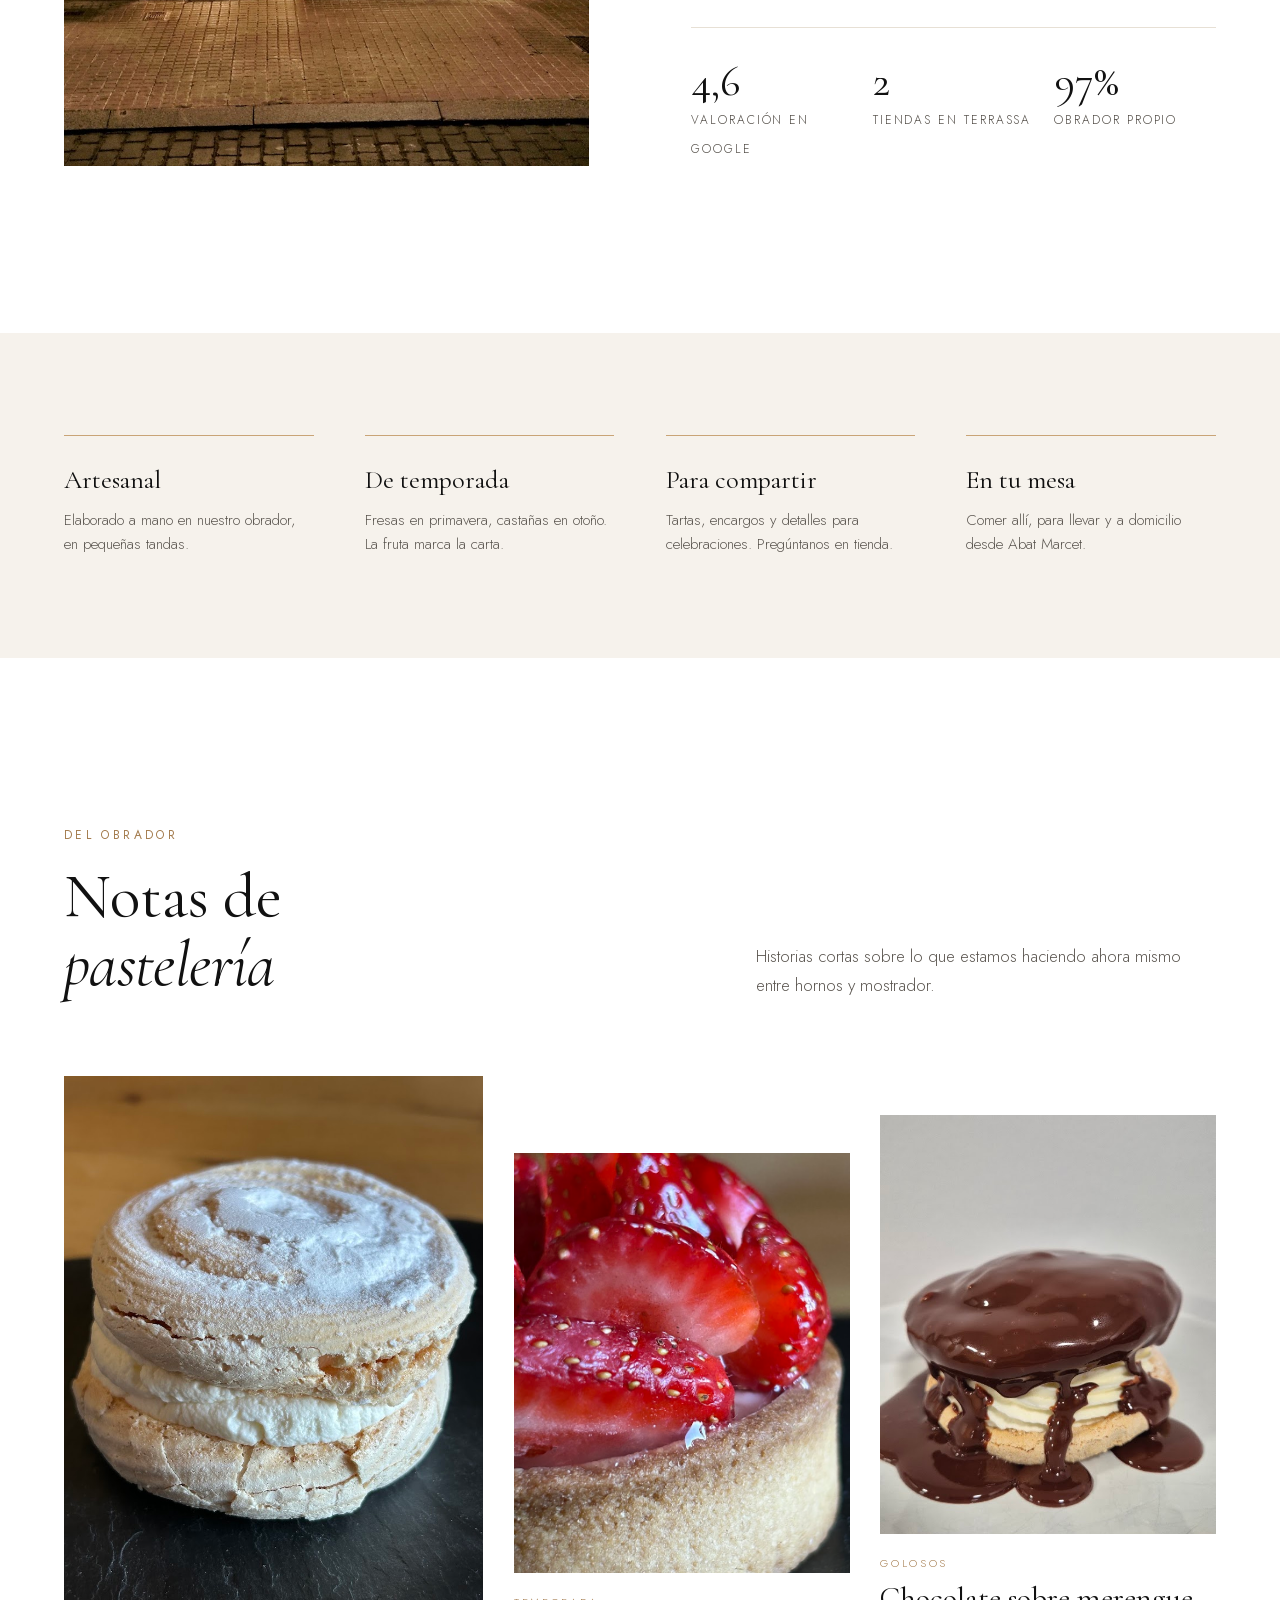
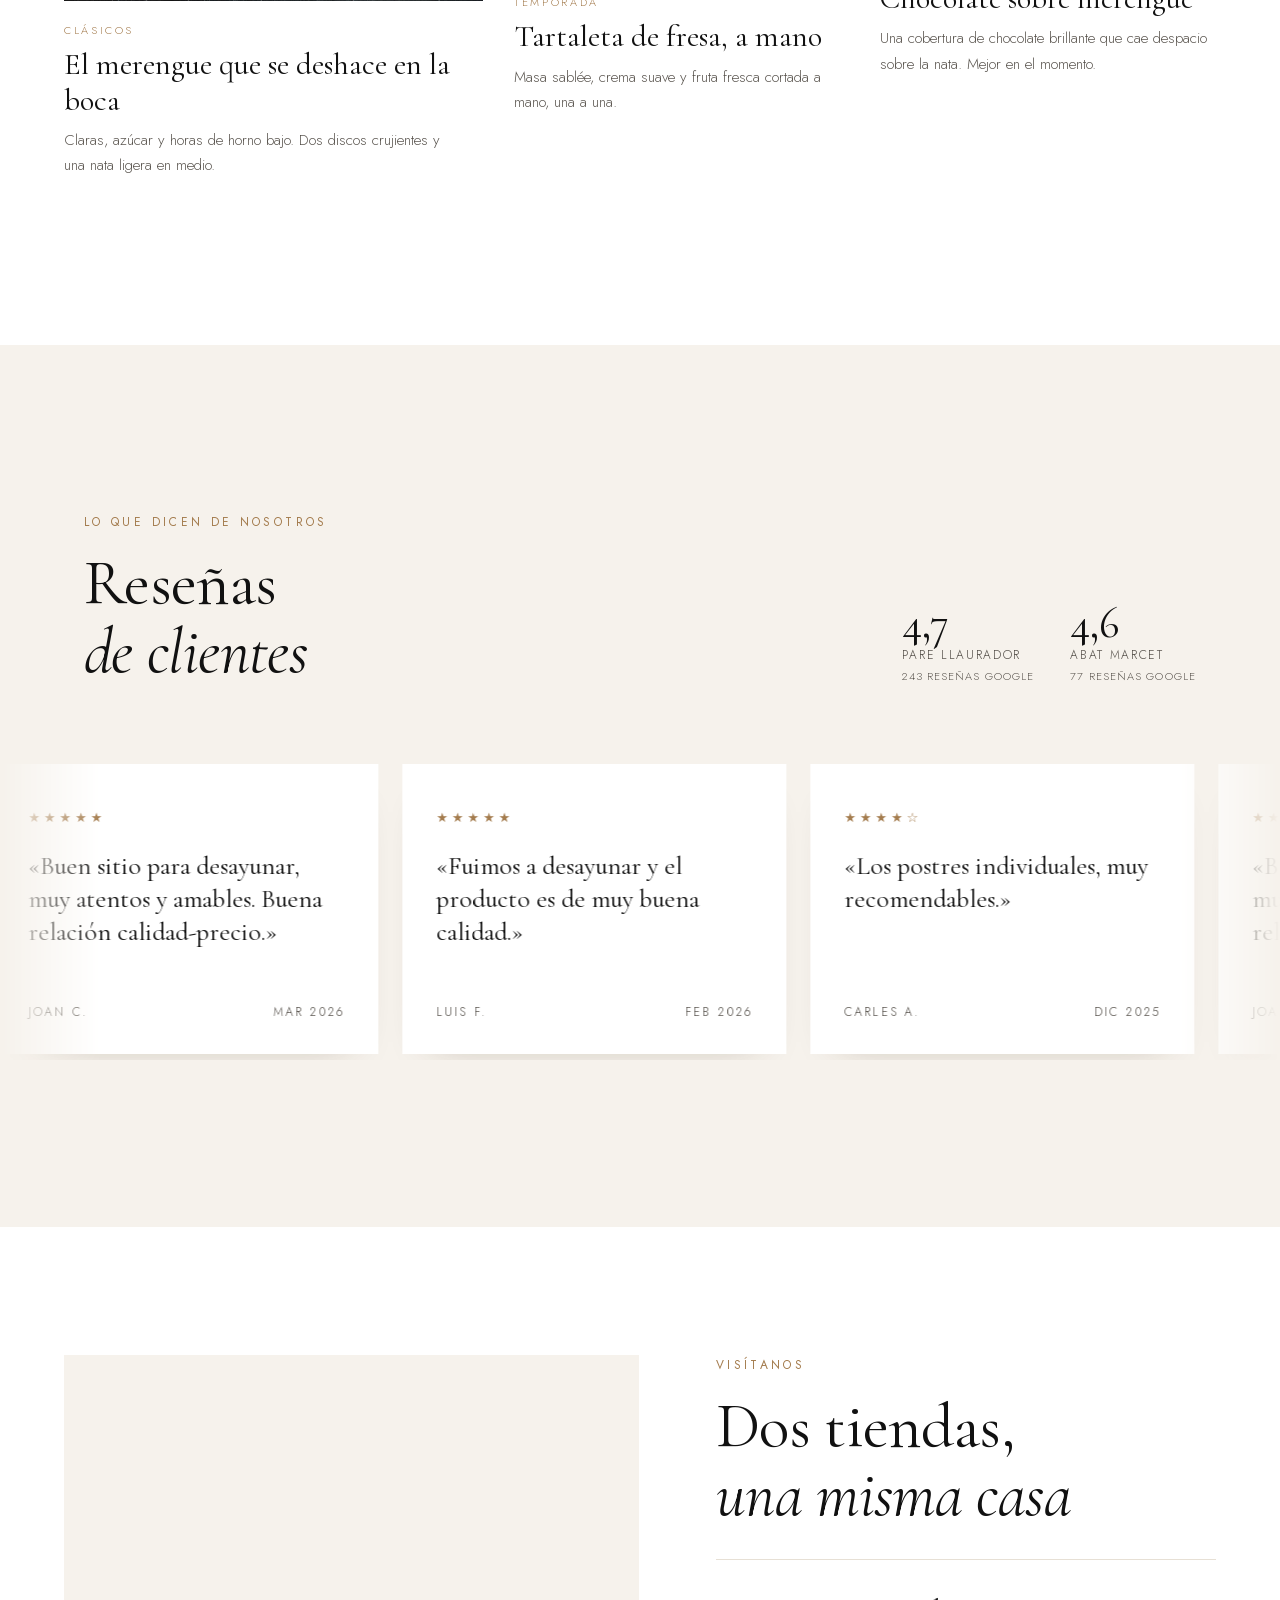
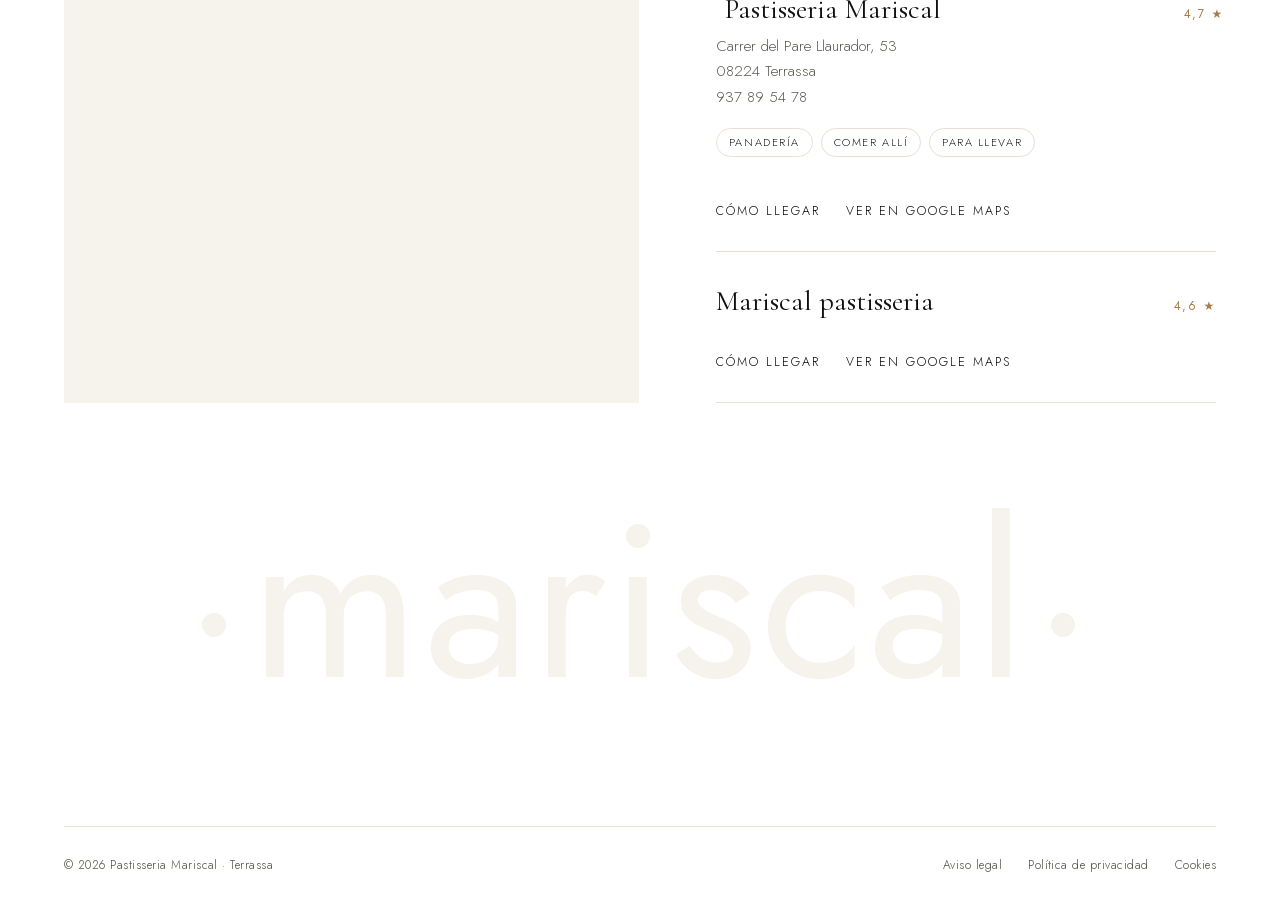
==== commit a3b49ba8: "Hero minimalista: texto centrado sobre imagen, sin botones Co-Authored-By: Claude Sonnet 5.5 <norepl" ====
--- a/index.html
+++ b/index.html
@@ -25,7 +25,6 @@
       <li><a href="#resenas">Reseñas</a></li>
       <li><a href="#visitanos">Visítanos</a></li>
     </ul>
-    <a class="call" href="tel:+34937895478">Llamar</a>
   </nav>
 </header>
 
@@ -38,17 +37,12 @@
   <div class="hero-shade" aria-hidden="true"></div>
   <div class="hero-fade" aria-hidden="true"></div>
   <div class="hero-copy">
-    <span class="pillbadge">Pastisseria artesana · Terrassa</span>
     <h1 class="wordmark" aria-label="mariscal">
       <span class="dot" aria-hidden="true"></span>
       <span aria-hidden="true" style="display:flex"><span class="l" style="--i:0">m</span><span class="l" style="--i:1">a</span><span class="l" style="--i:2">r</span><span class="l" style="--i:3">i</span><span class="l" style="--i:4">s</span><span class="l" style="--i:5">c</span><span class="l" style="--i:6">a</span><span class="l" style="--i:7">l</span></span>
       <span class="dot" aria-hidden="true"></span>
     </h1>
-    <p class="hero-p">Pan, bollería y postres hechos despacio, cada mañana.</p>
-    <div class="hero-cta">
-      <a class="btn dark" href="#blog"><span>Ver el obrador</span><i><svg viewBox="0 0 24 24" width="16" height="16" fill="none" stroke="currentColor" stroke-width="1.5"><path d="M5 12h14M13 6l6 6-6 6"/></svg></i></a>
-      <a class="btn ghost" href="#visitanos">Cómo llegar</a>
-    </div>
+    <p class="hero-sub"><i></i><span>Pastisseria artesana · Terrassa</span><i></i></p>
   </div>
   <div class="scroll-cue" aria-hidden="true"><span>Scroll</span><i></i></div>
 </section>
--- a/assets/style.css
+++ b/assets/style.css
@@ -30,7 +30,7 @@
 /* ---------- nav (floating glass pill) ---------- */
 .nav{position:fixed;top:18px;inset-inline:0;z-index:50;display:flex;justify-content:center;padding:0 16px;pointer-events:none;transition:transform .7s var(--ease)}
 .nav.hide{transform:translateY(-140%)}
-.pill{pointer-events:auto;display:flex;align-items:center;gap:26px;padding:8px 8px 8px 24px;border-radius:99px;background:rgba(255,255,255,.55);border:1px solid rgba(17,17,17,.09);-webkit-backdrop-filter:blur(22px) saturate(1.4);backdrop-filter:blur(22px) saturate(1.4);box-shadow:0 8px 32px -14px rgba(60,40,10,.22);transition:background .6s var(--ease),box-shadow .6s var(--ease),padding .6s var(--ease)}
+.pill{pointer-events:auto;display:flex;align-items:center;gap:30px;padding:13px 28px;border-radius:99px;background:rgba(255,255,255,.55);border:1px solid rgba(17,17,17,.09);-webkit-backdrop-filter:blur(22px) saturate(1.4);backdrop-filter:blur(22px) saturate(1.4);box-shadow:0 8px 32px -14px rgba(60,40,10,.22);transition:background .6s var(--ease),box-shadow .6s var(--ease),padding .6s var(--ease)}
 .nav.scrolled .pill{background:rgba(255,255,255,.82);box-shadow:0 14px 40px -16px rgba(60,40,10,.3)}
 .mark{font-weight:400;letter-spacing:.14em;font-size:18px;white-space:nowrap}
 .pill ul{display:flex;gap:clamp(16px,2vw,28px);list-style:none}
@@ -39,37 +39,27 @@
 .pill ul a::after,.link::after{content:"";position:absolute;left:0;bottom:0;height:1px;width:100%;background:currentColor;transform:scaleX(0);transform-origin:right;transition:transform .5s var(--ease)}
 .pill ul a:hover::after,.link:hover::after{transform:scaleX(1);transform-origin:left}
 .link{color:var(--ink)}
-.call{font-size:12.5px;letter-spacing:.12em;text-transform:uppercase;background:var(--ink);color:#fff;padding:11px 20px;border-radius:99px;transition:transform .5s var(--ease),background .4s}
-.call:hover{background:var(--wood-deep)}
-.call:active{transform:scale(.96)}
 @media(max-width:720px){
-  .pill{gap:14px;padding:6px 6px 6px 18px}
-  .pill ul{display:none}
+  .pill{gap:18px;padding:12px 22px}
+  .pill ul{gap:16px}
+  .pill ul li:nth-child(2),.pill ul li:nth-child(3){display:none}
   .mark{font-size:16px}
-  .call{padding:10px 18px}
-}
+  }
 
 /* ---------- hero (full-bleed image, text on top) ---------- */
 .hero{--p:0;position:relative;height:100svh;min-height:600px;padding:0;overflow:hidden;isolation:isolate;background:var(--linen)}
 .hero-bg{position:absolute;inset:0;z-index:-3;overflow:hidden}
 .hero-bg img{position:absolute;left:0;top:0;width:100%;height:100%;object-fit:cover;object-position:50% 66%;transform:translate3d(0,calc(var(--p) * 9%),0) scale(calc(1 + var(--p) * .1));opacity:0;animation:bgIn 2.2s var(--ease) .1s forwards;will-change:transform}
 @keyframes bgIn{from{opacity:0;scale:1.12}to{opacity:1;scale:1}}
-.hero-shade{position:absolute;inset:0;z-index:-2;pointer-events:none;background:linear-gradient(to right,rgba(255,255,255,.88) 0%,rgba(255,255,255,.55) 38%,rgba(255,255,255,0) 72%)}
-.hero-fade{position:absolute;inset:0;z-index:-1;pointer-events:none;background:linear-gradient(to top,rgba(255,255,255,.72) 0%,rgba(255,255,255,0) 45%);box-shadow:inset 0 0 0 100vmax rgba(255,255,255,calc(var(--p) * .9))}
-.hero-copy{position:absolute;left:clamp(20px,7vw,110px);right:var(--gutter);bottom:clamp(56px,11svh,120px);max-width:760px;transform:translate3d(0,calc(var(--p) * -60px),0);opacity:calc(1 - var(--p) * 1.4)}
-.pillbadge{display:inline-block;font-size:10.5px;letter-spacing:.24em;text-transform:uppercase;padding:7px 14px;border-radius:99px;border:1px solid rgba(17,17,17,.14);background:rgba(255,255,255,.5);-webkit-backdrop-filter:blur(8px);backdrop-filter:blur(8px);margin-bottom:clamp(18px,3vw,30px);opacity:0;transform:translateY(12px);animation:up .9s var(--ease) .5s forwards}
-.wordmark{font-weight:400;font-size:clamp(56px,11.5vw,176px);line-height:1;letter-spacing:.015em;display:flex;align-items:center;gap:.06em;white-space:nowrap}
+.hero-shade{position:absolute;inset:0;z-index:-2;pointer-events:none;background:linear-gradient(to bottom,rgba(255,255,255,.86) 0%,rgba(255,255,255,.7) 40%,rgba(255,255,255,.55) 58%,rgba(255,255,255,.12) 85%,rgba(255,255,255,.3) 100%)}
+.hero-fade{position:absolute;inset:0;z-index:-1;pointer-events:none;box-shadow:inset 0 0 0 100vmax rgba(255,255,255,calc(var(--p) * .9))}
+.hero-copy{position:absolute;inset:0;display:flex;flex-direction:column;justify-content:center;align-items:center;text-align:center;padding:0 var(--gutter);transform:translate3d(0,calc(var(--p) * -60px),0);opacity:calc(1 - var(--p) * 1.4)}
+.wordmark{font-weight:400;font-size:clamp(54px,15.5vw,230px);line-height:1;letter-spacing:.015em;display:flex;align-items:center;gap:.06em;white-space:nowrap}
 .wordmark .dot{width:.085em;height:.085em;background:var(--wood-deep);border-radius:50%;flex:none;transform:scale(0);animation:pop 1s var(--ease) 1.4s forwards}
+.hero-sub{margin-top:clamp(18px,3vw,40px);display:flex;gap:18px;align-items:center;opacity:0;animation:fade 1.4s var(--ease) 1.6s forwards}
+.hero-sub span{font-size:12px;letter-spacing:.34em;text-transform:uppercase}
+.hero-sub i{width:36px;height:1px;background:var(--wood-deep);display:block}
 .wordmark .l{display:inline-block;transform:translateY(60%);opacity:0;filter:blur(8px);animation:rise 1.3s var(--ease) forwards;animation-delay:calc(.45s + var(--i)*.07s)}
-.hero-p{margin-top:clamp(18px,2.4vw,28px);font-size:clamp(16px,1.5vw,20px);max-width:30ch;color:var(--ink);opacity:0;transform:translateY(16px);animation:up 1s var(--ease) 1.5s forwards}
-.hero-cta{margin-top:clamp(24px,3vw,36px);display:flex;gap:12px;flex-wrap:wrap;align-items:center;opacity:0;transform:translateY(16px);animation:up 1s var(--ease) 1.7s forwards}
-.btn{display:inline-flex;align-items:center;gap:14px;border-radius:99px;font-size:14px;letter-spacing:.04em;transition:transform .5s var(--ease),background .5s var(--ease),color .5s var(--ease)}
-.btn:active{transform:scale(.97)}
-.btn.dark{background:var(--ink);color:#fff;padding:7px 7px 7px 24px}
-.btn.dark i{display:grid;place-items:center;width:38px;height:38px;border-radius:50%;background:rgba(255,255,255,.16);transition:transform .5s var(--ease)}
-.btn.dark:hover i{transform:translateX(3px)}
-.btn.ghost{padding:14px 26px;border:1px solid rgba(17,17,17,.25);background:rgba(255,255,255,.35);-webkit-backdrop-filter:blur(8px);backdrop-filter:blur(8px)}
-.btn.ghost:hover{background:var(--ink);color:#fff}
 .scroll-cue{position:absolute;right:clamp(20px,4vw,56px);bottom:32px;display:flex;flex-direction:column;align-items:center;gap:10px;opacity:0;animation:fade 1s var(--ease) 2.2s forwards;transform:translate3d(0,calc(var(--p) * -30px),0)}
 .scroll-cue span{font-size:10px;letter-spacing:.24em;text-transform:uppercase;writing-mode:vertical-rl;color:var(--ink-soft)}
 .scroll-cue i{width:1px;height:48px;background:linear-gradient(var(--ink),transparent);transform-origin:top;animation:cue 2.4s var(--ease) 2.6s infinite}
@@ -81,10 +71,9 @@
 @media(max-width:720px){
   .hero{min-height:560px}
   .hero-bg img{object-position:50% 100%;transform:translate3d(0,calc(var(--p) * 9%),0) scale(calc(1.9 + var(--p) * .1));transform-origin:50% 100%}
-  .hero-shade{background:linear-gradient(to top,rgba(255,255,255,.94) 0%,rgba(255,255,255,.8) 38%,rgba(255,255,255,.12) 72%,rgba(255,255,255,.4) 100%)}
-  .hero-fade{background:none}
-  .hero-copy{left:20px;right:20px;bottom:44px}
-  .wordmark{font-size:15.6vw}
+  .wordmark{font-size:16.2vw}
+  .hero-sub span{font-size:10.5px;letter-spacing:.26em}
+  .hero-sub i{width:20px}
   .scroll-cue{display:none}
 }
 
@@ -193,7 +182,7 @@
   .hero-bg img{opacity:1;animation:none}
   html{scroll-behavior:auto}
   *,*::before,*::after{animation-duration:.01ms!important;animation-delay:0s!important;transition-duration:.01ms!important}
-  .rv,.wordmark .l,.pillbadge,.hero-p,.hero-cta,.scroll-cue{opacity:1;transform:none;filter:none}
+  .rv,.wordmark .l,.hero-sub,.scroll-cue{opacity:1;transform:none;filter:none}
   .wordmark .dot{transform:none}
   .img-mask::after{display:none}.img-mask img{transform:none}
 }
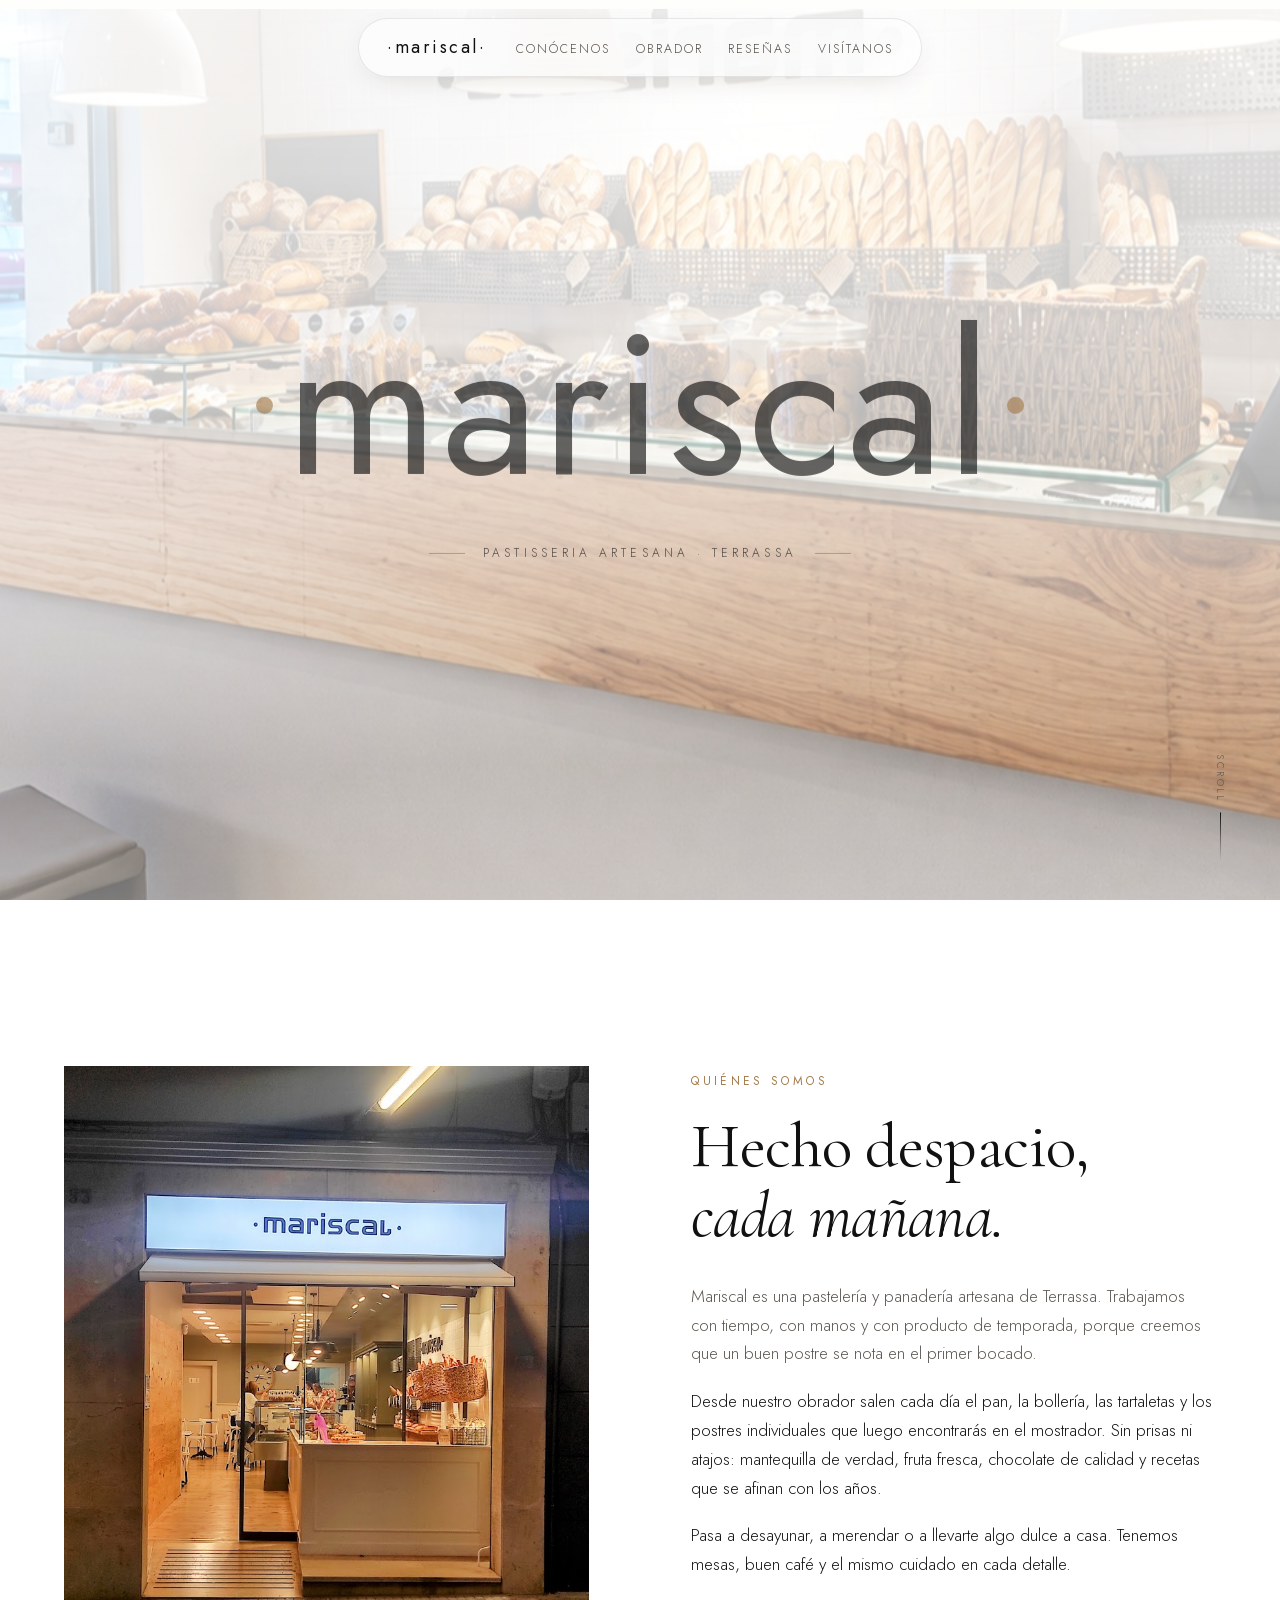
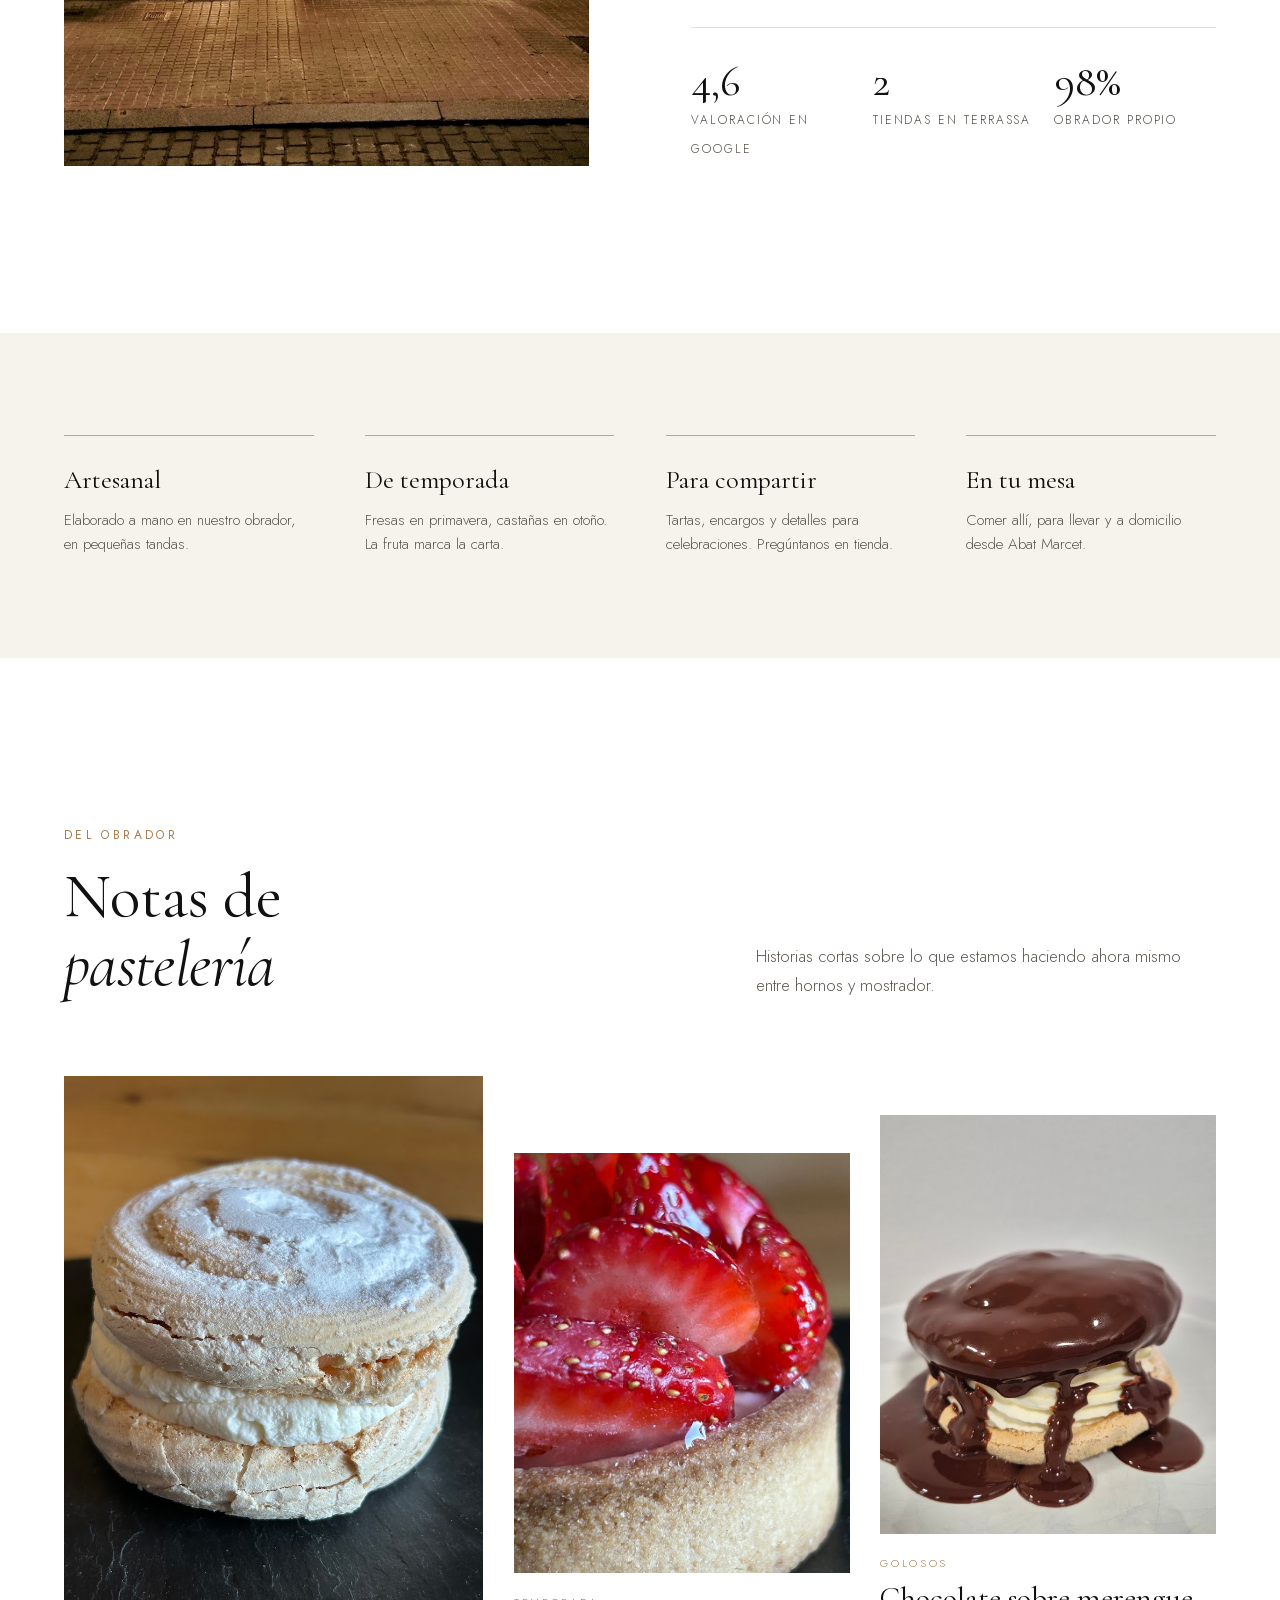
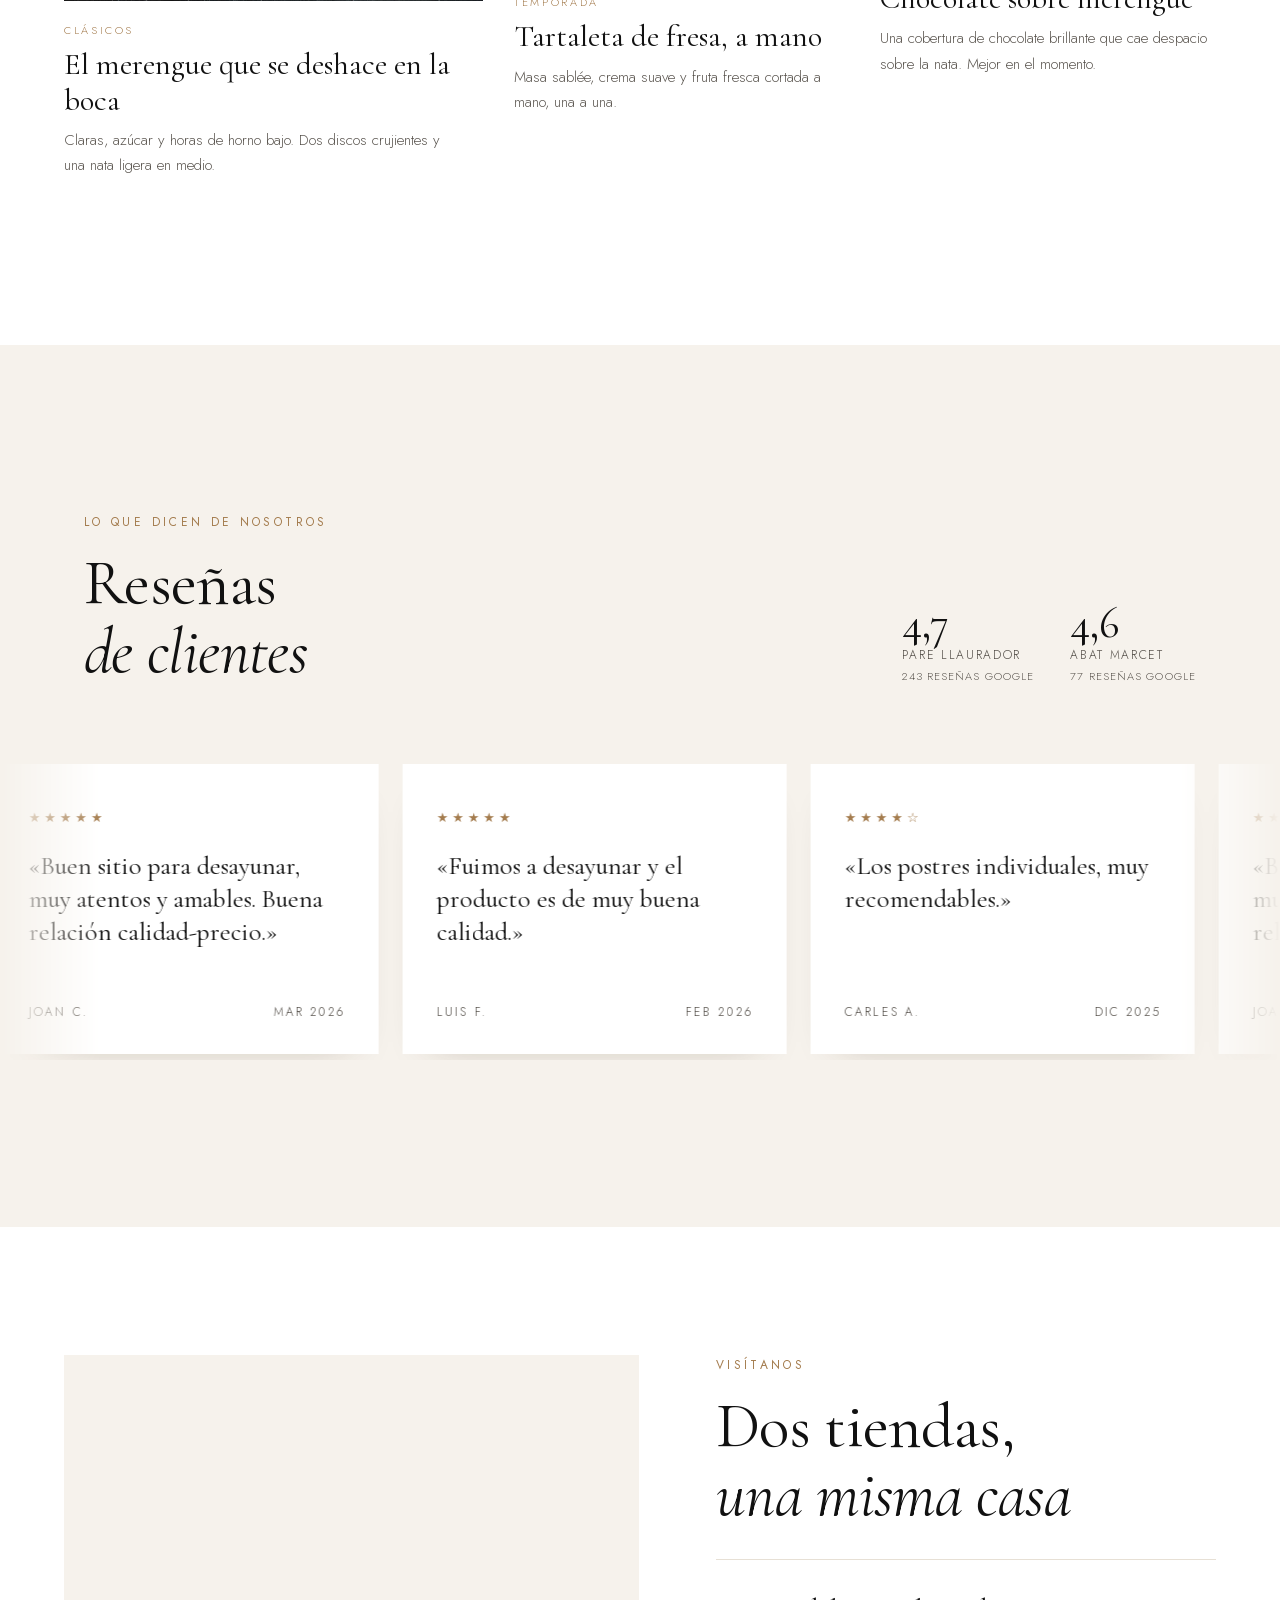
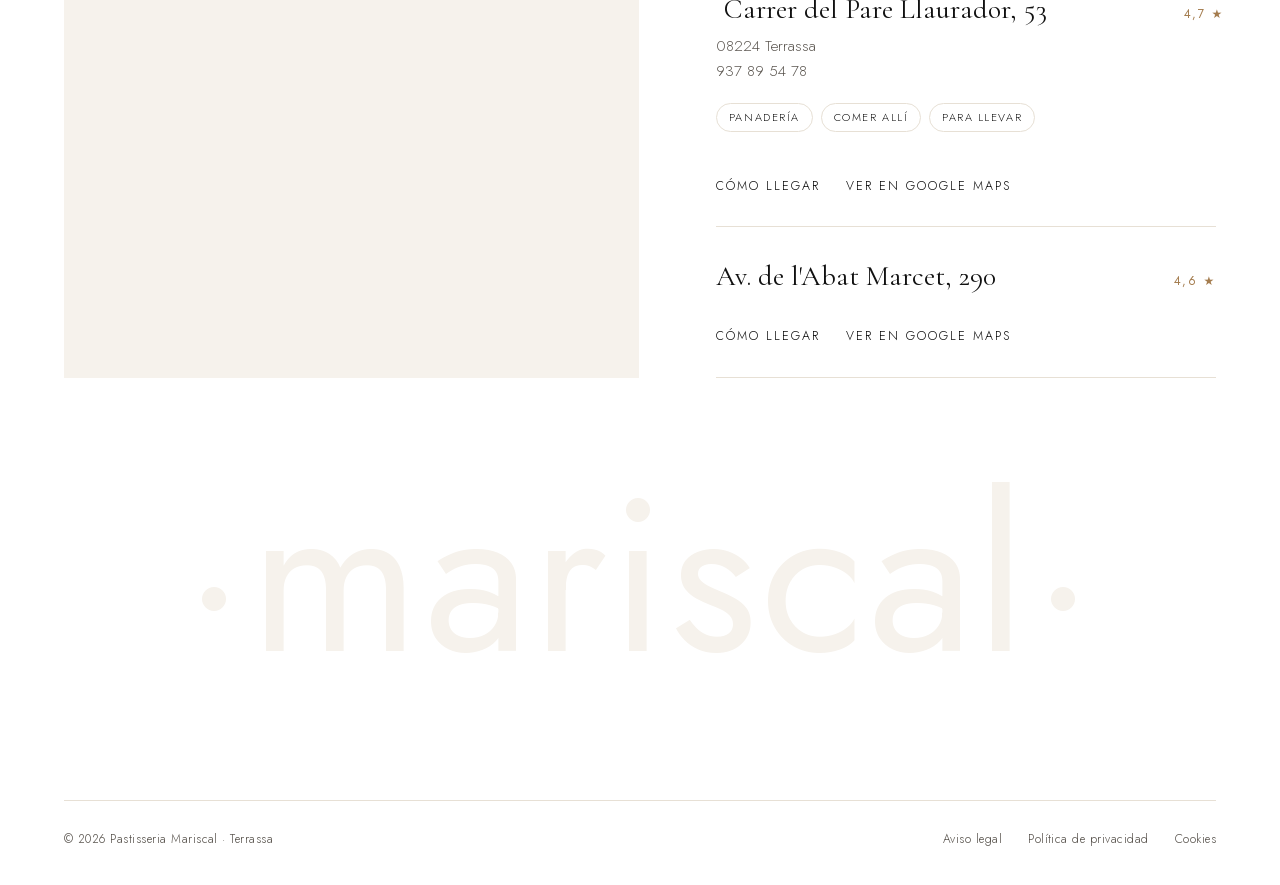
==== commit f79fea4d: "Tiendas: dirección como título Co-Authored-By: Claude Sonnet 5.5 <noreply@anthropic.com>" ====
--- a/index.html
+++ b/index.html
@@ -150,9 +150,9 @@
         <ul class="shops rv" style="--d:.2s">
           <li class="shop on">
             <button aria-expanded="true">
-              <h3>Pastisseria Mariscal <small>4,7 ★</small></h3>
+              <h3>Carrer del Pare Llaurador, 53 <small>4,7 ★</small></h3>
               <div class="more"><div>
-                <address>Carrer del Pare Llaurador, 53<br>08224 Terrassa<br><a href="tel:+34937895478">937 89 54 78</a></address>
+                <address>08224 Terrassa<br><a href="tel:+34937895478">937 89 54 78</a></address>
                 <div class="tags"><span>Panadería</span><span>Comer allí</span><span>Para llevar</span></div>
               </div></div>
             </button>
@@ -163,9 +163,9 @@
           </li>
           <li class="shop">
             <button aria-expanded="false">
-              <h3>Mariscal pastisseria <small>4,6 ★</small></h3>
+              <h3>Av. de l'Abat Marcet, 290 <small>4,6 ★</small></h3>
               <div class="more"><div>
-                <address>Av. de l'Abat Marcet, 290<br>08226 Terrassa<br><a href="tel:+34931877059">931 87 70 59</a></address>
+                <address>08226 Terrassa<br><a href="tel:+34931877059">931 87 70 59</a></address>
                 <div class="tags"><span>Pastelería</span><span>A domicilio</span></div>
               </div></div>
             </button>
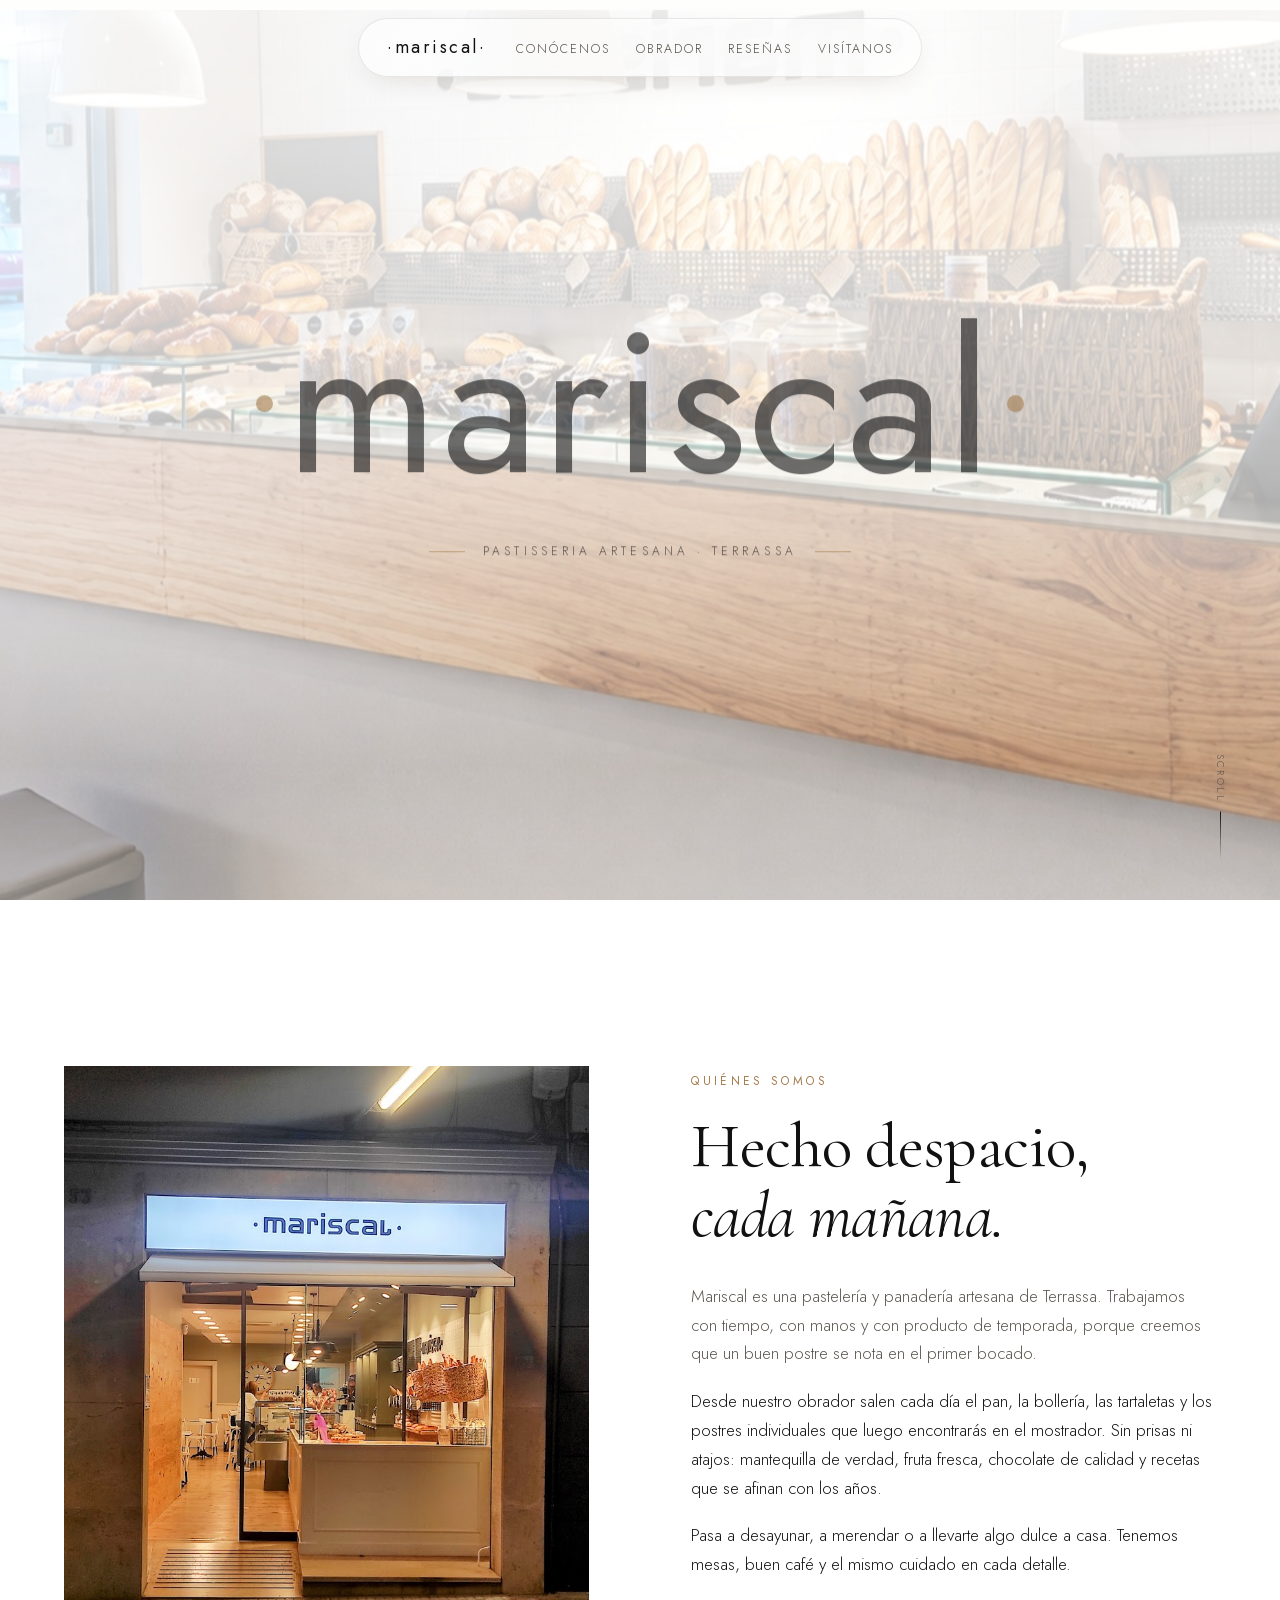
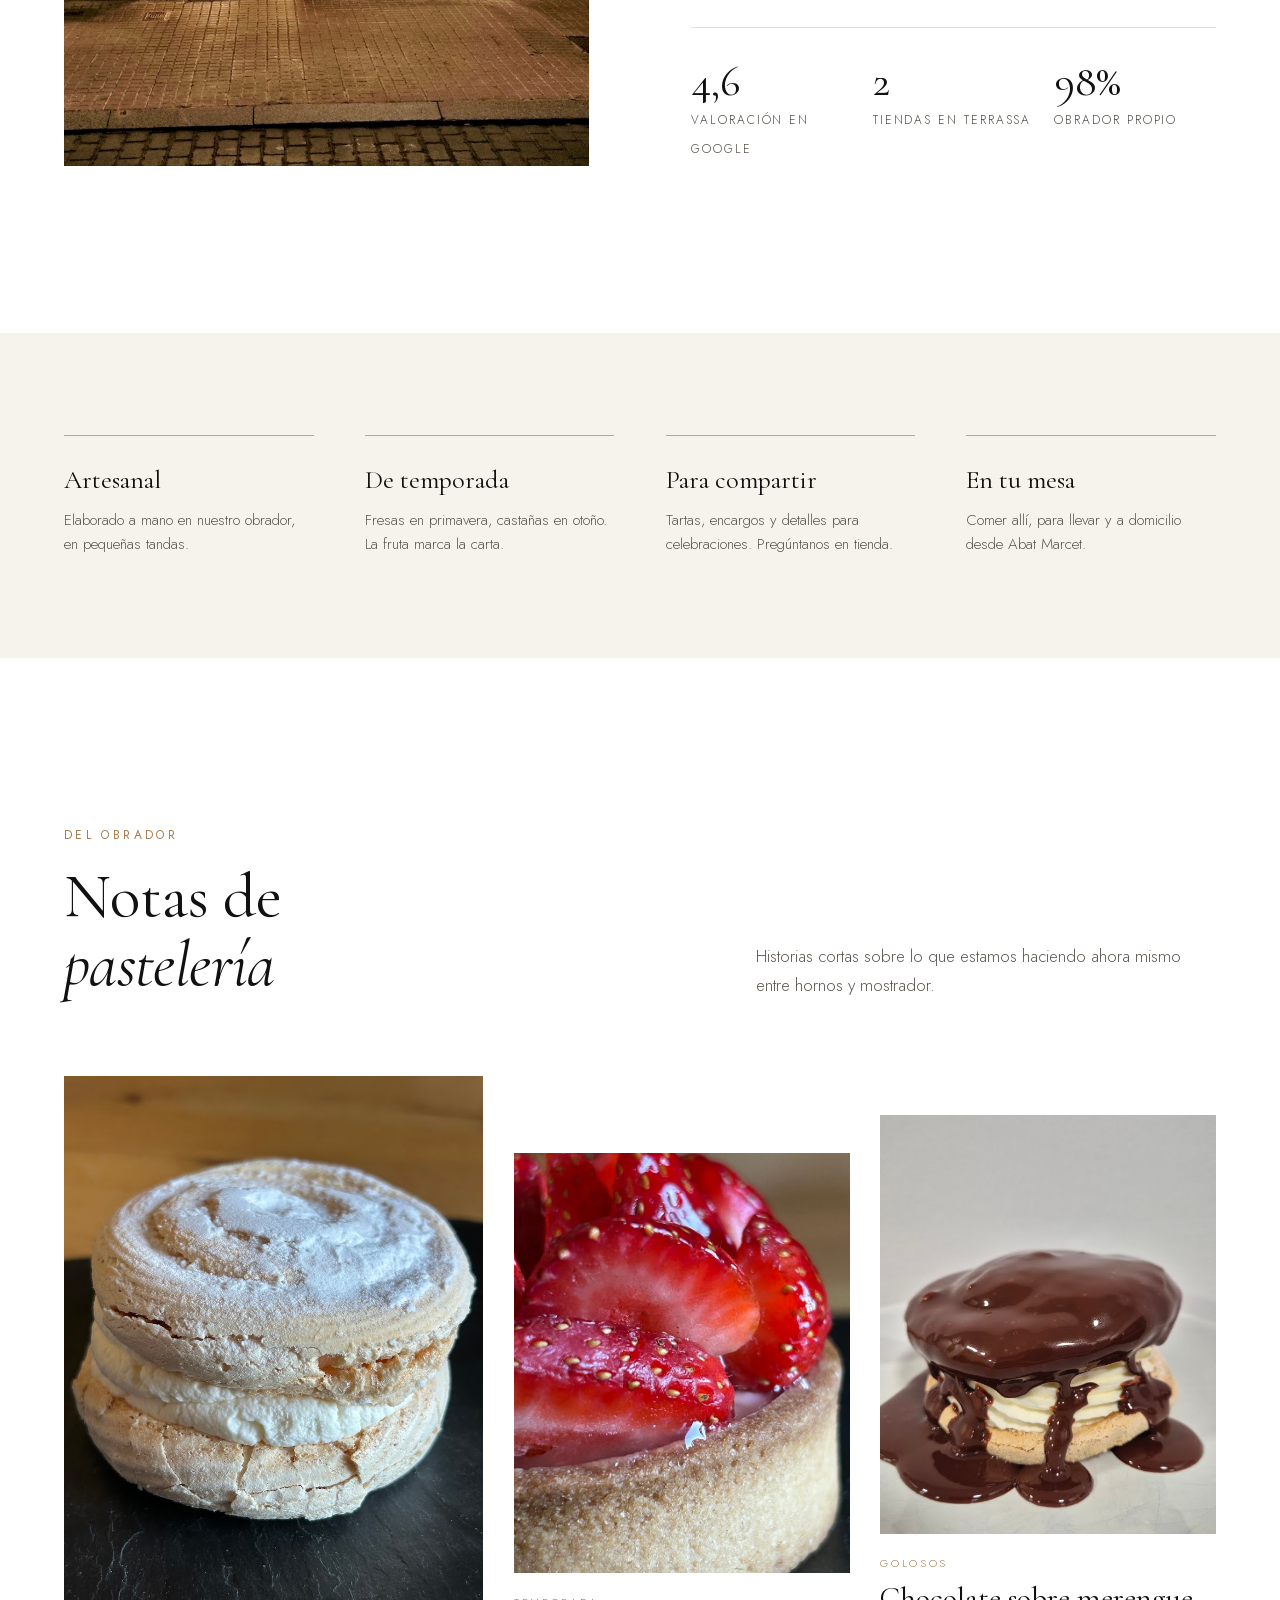
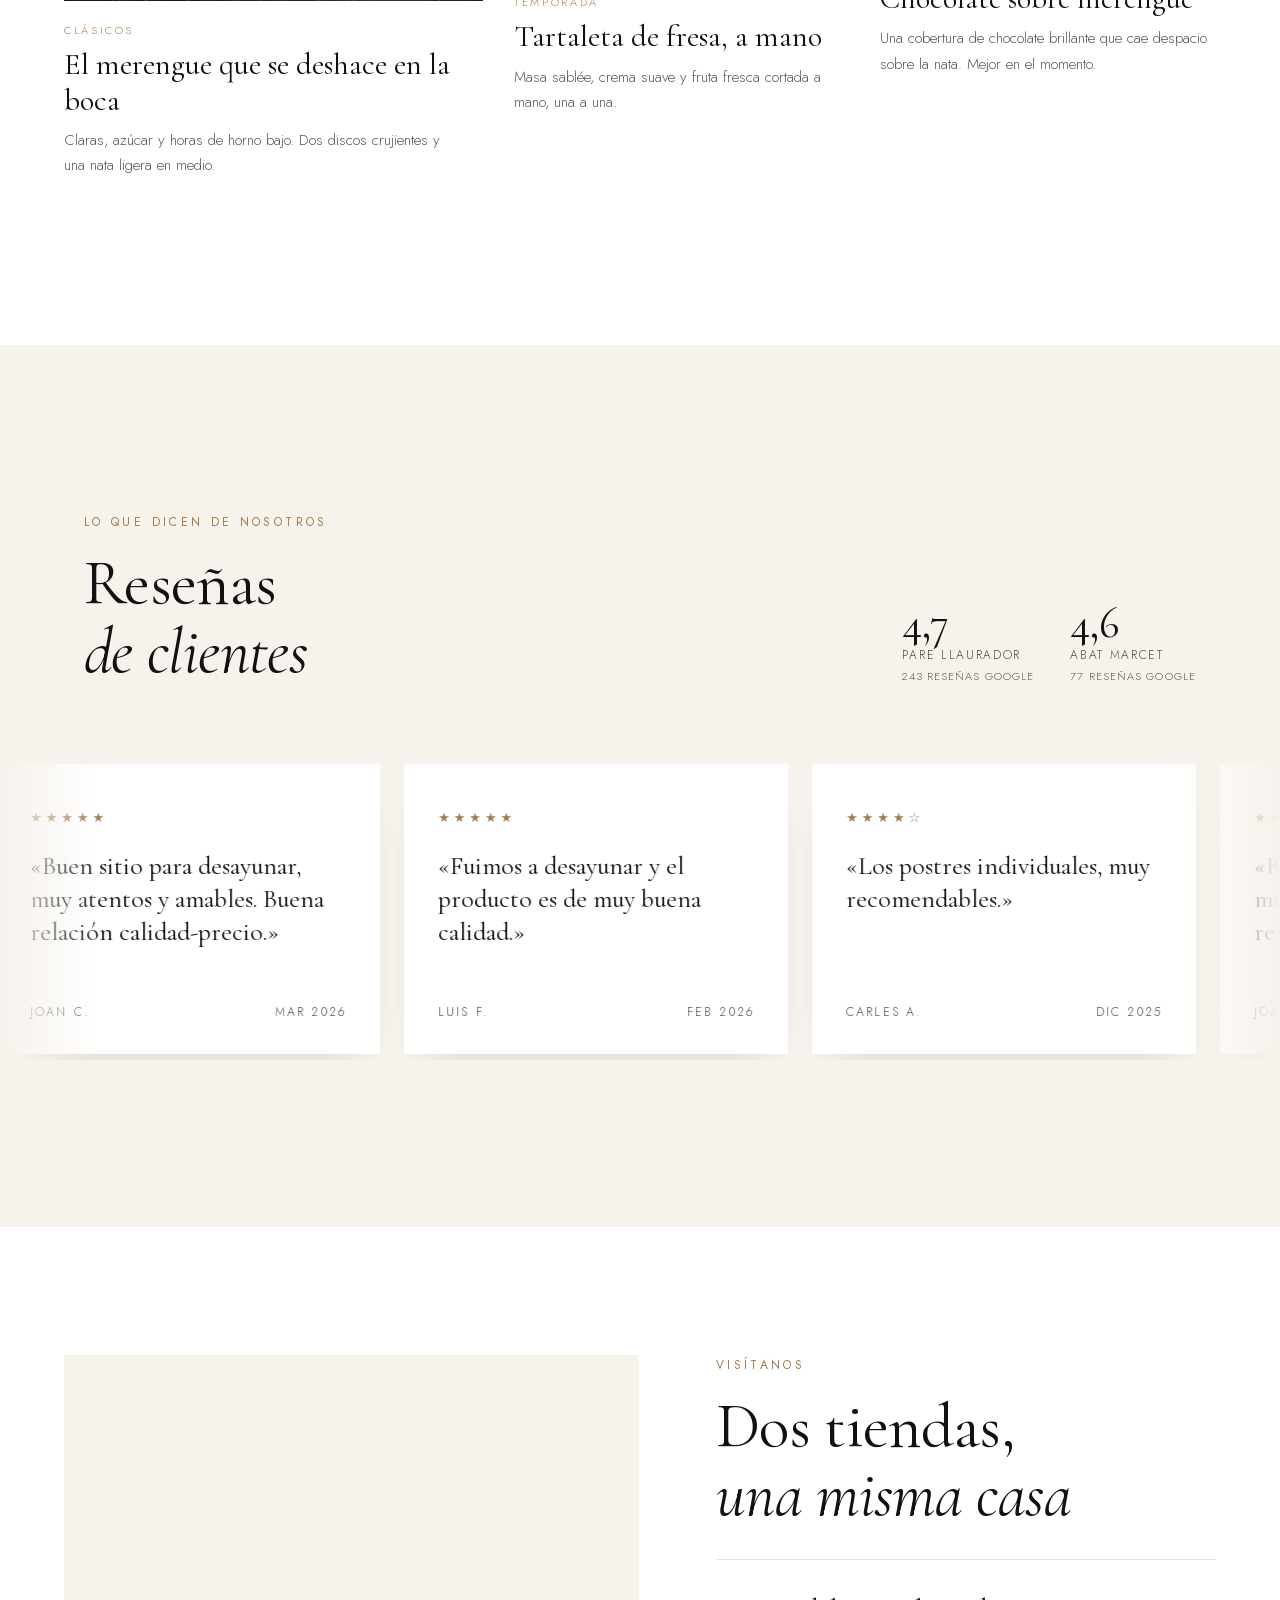
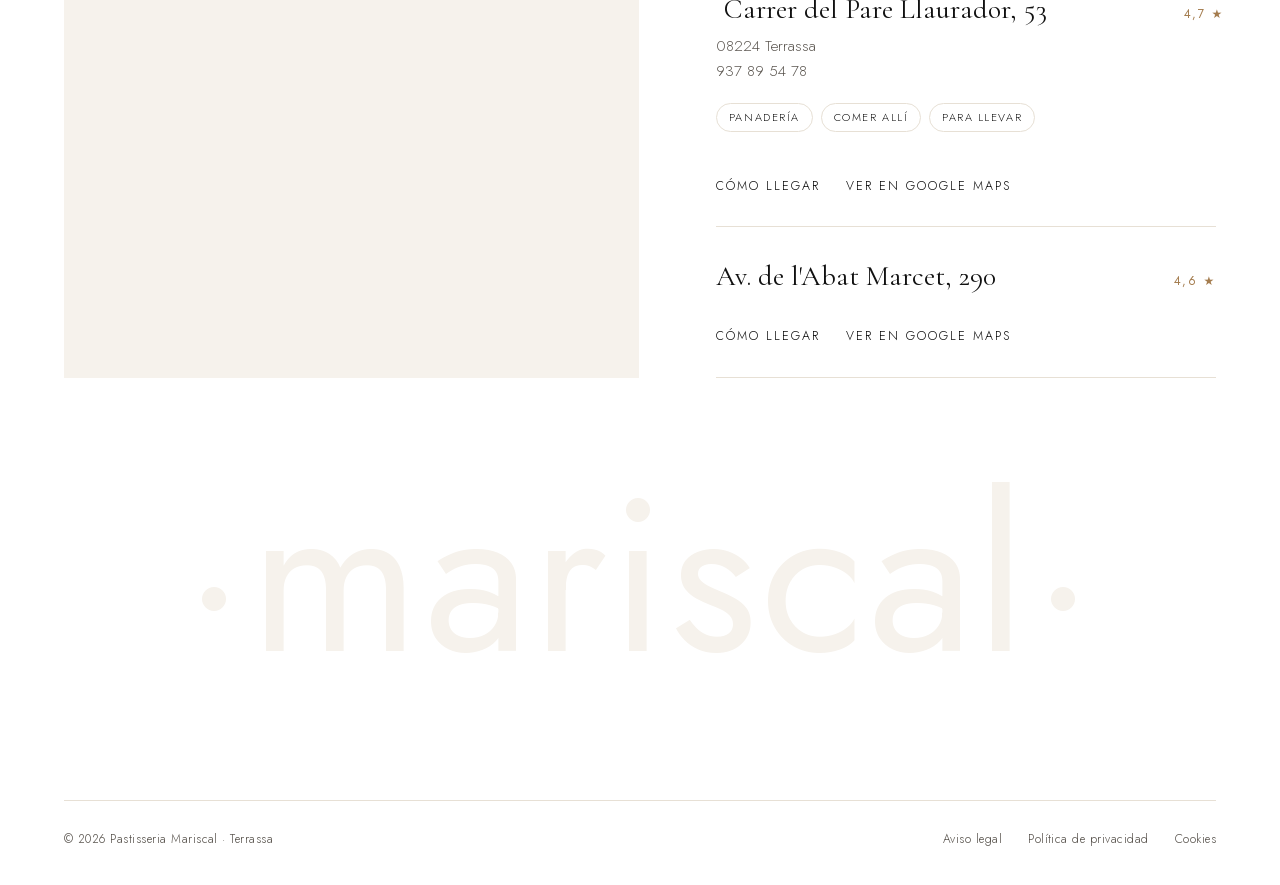
==== commit 3728b2cf: "Mapas con Google Maps y textos legales actualizados Co-Authored-By: Claude Sonnet 5.5 <noreply@anthr" ====
--- a/index.html
+++ b/index.html
@@ -139,10 +139,10 @@
   <div class="wrap">
     <div class="visit">
       <div class="map rv" role="region" aria-label="Mapa de nuestras tiendas">
-        <iframe title="Mapa Pastisseria Mariscal, Pare Llaurador" loading="lazy" referrerpolicy="no-referrer"
-          data-src="https://www.openstreetmap.org/export/embed.html?bbox=2.0030%2C41.5620%2C2.0092%2C41.5655&amp;layer=mapnik&amp;marker=41.5638573%2C2.0060953"></iframe>
-        <iframe title="Mapa Mariscal pastisseria, Abat Marcet" loading="lazy" referrerpolicy="no-referrer"
-          data-src="https://www.openstreetmap.org/export/embed.html?bbox=2.0125%2C41.5735%2C2.0187%2C41.5770&amp;layer=mapnik&amp;marker=41.5751153%2C2.0154991"></iframe>
+        <iframe title="Mapa: Carrer del Pare Llaurador, 53, Terrassa" loading="lazy" referrerpolicy="no-referrer-when-downgrade"
+          data-src="https://www.google.com/maps?q=Carrer+del+Pare+Llaurador%2C+53%2C+08224+Terrassa%2C+Barcelona&amp;output=embed"></iframe>
+        <iframe title="Mapa: Av. de l'Abat Marcet, 290, Terrassa" loading="lazy" referrerpolicy="no-referrer-when-downgrade"
+          data-src="https://www.google.com/maps?q=Av.+de+l%27Abat+Marcet%2C+290%2C+08226+Terrassa%2C+Barcelona&amp;output=embed"></iframe>
       </div>
       <div>
         <p class="eyebrow rv">Visítanos</p>
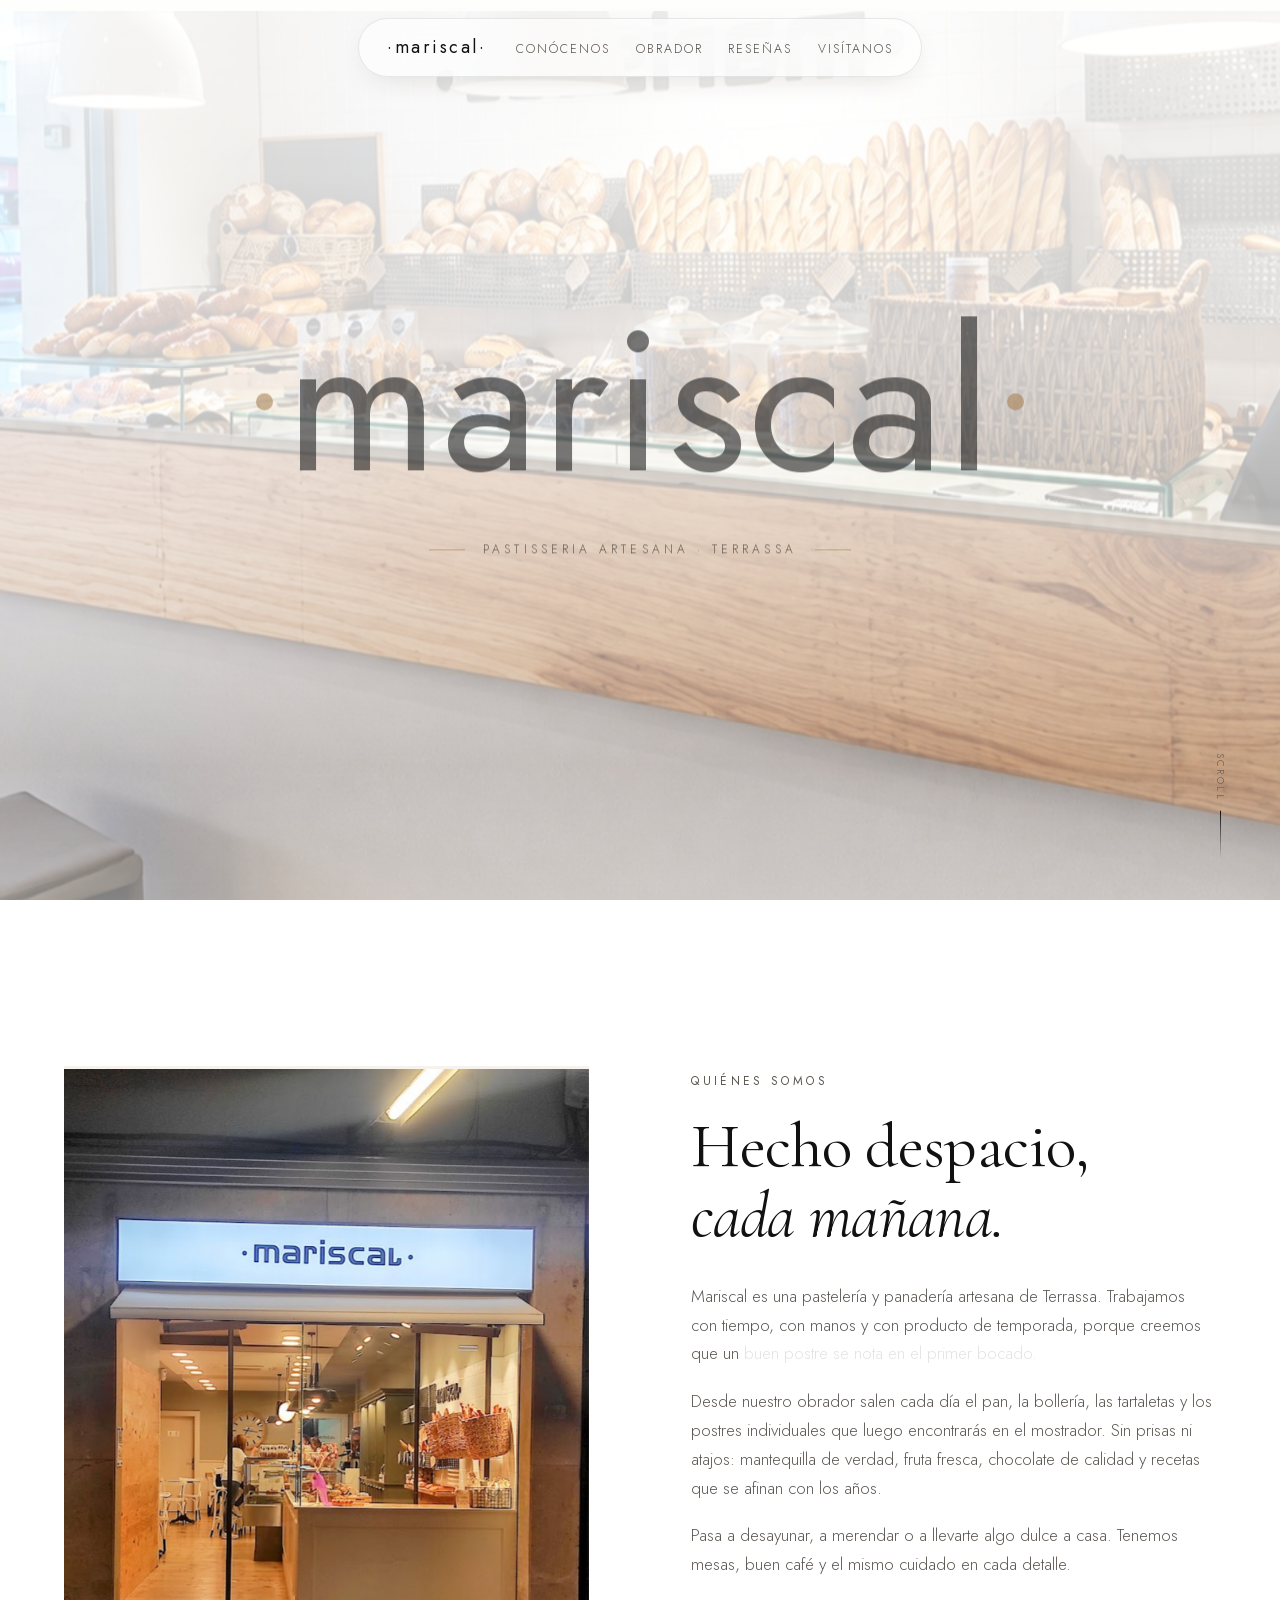
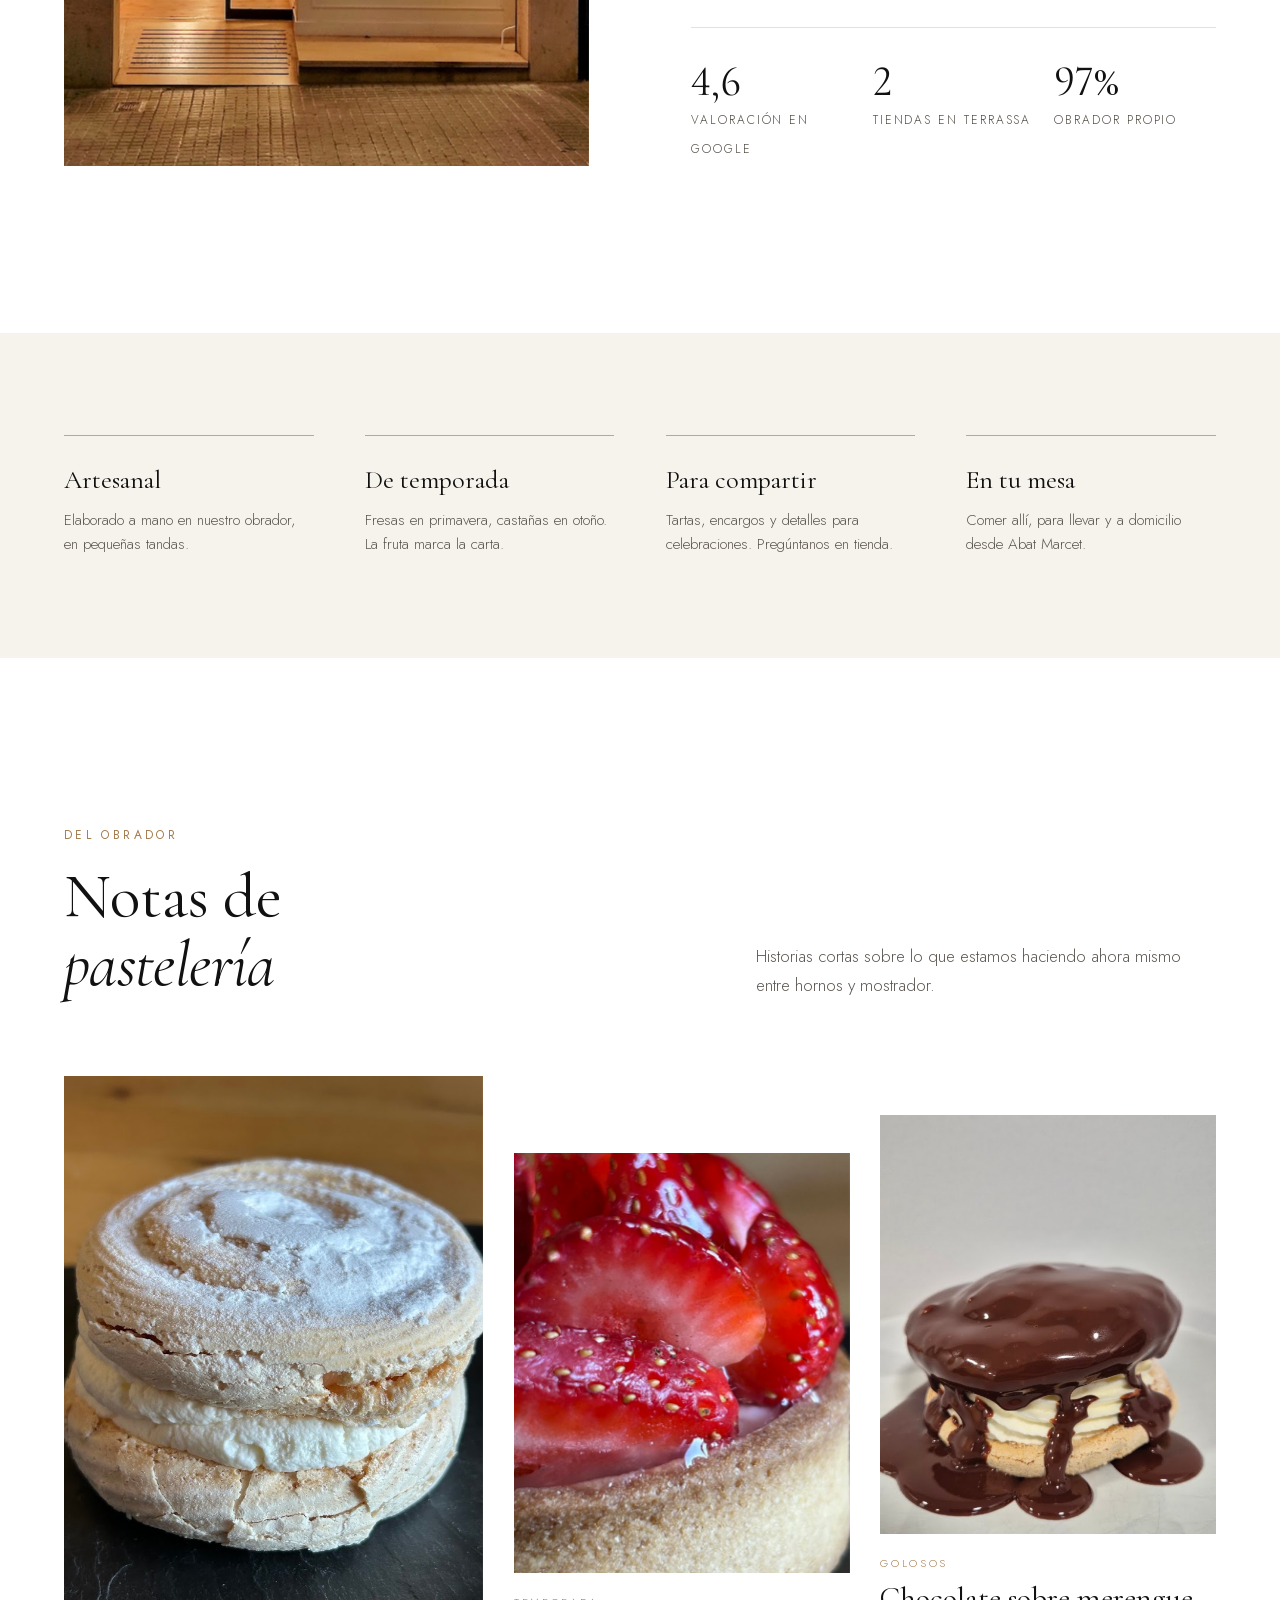
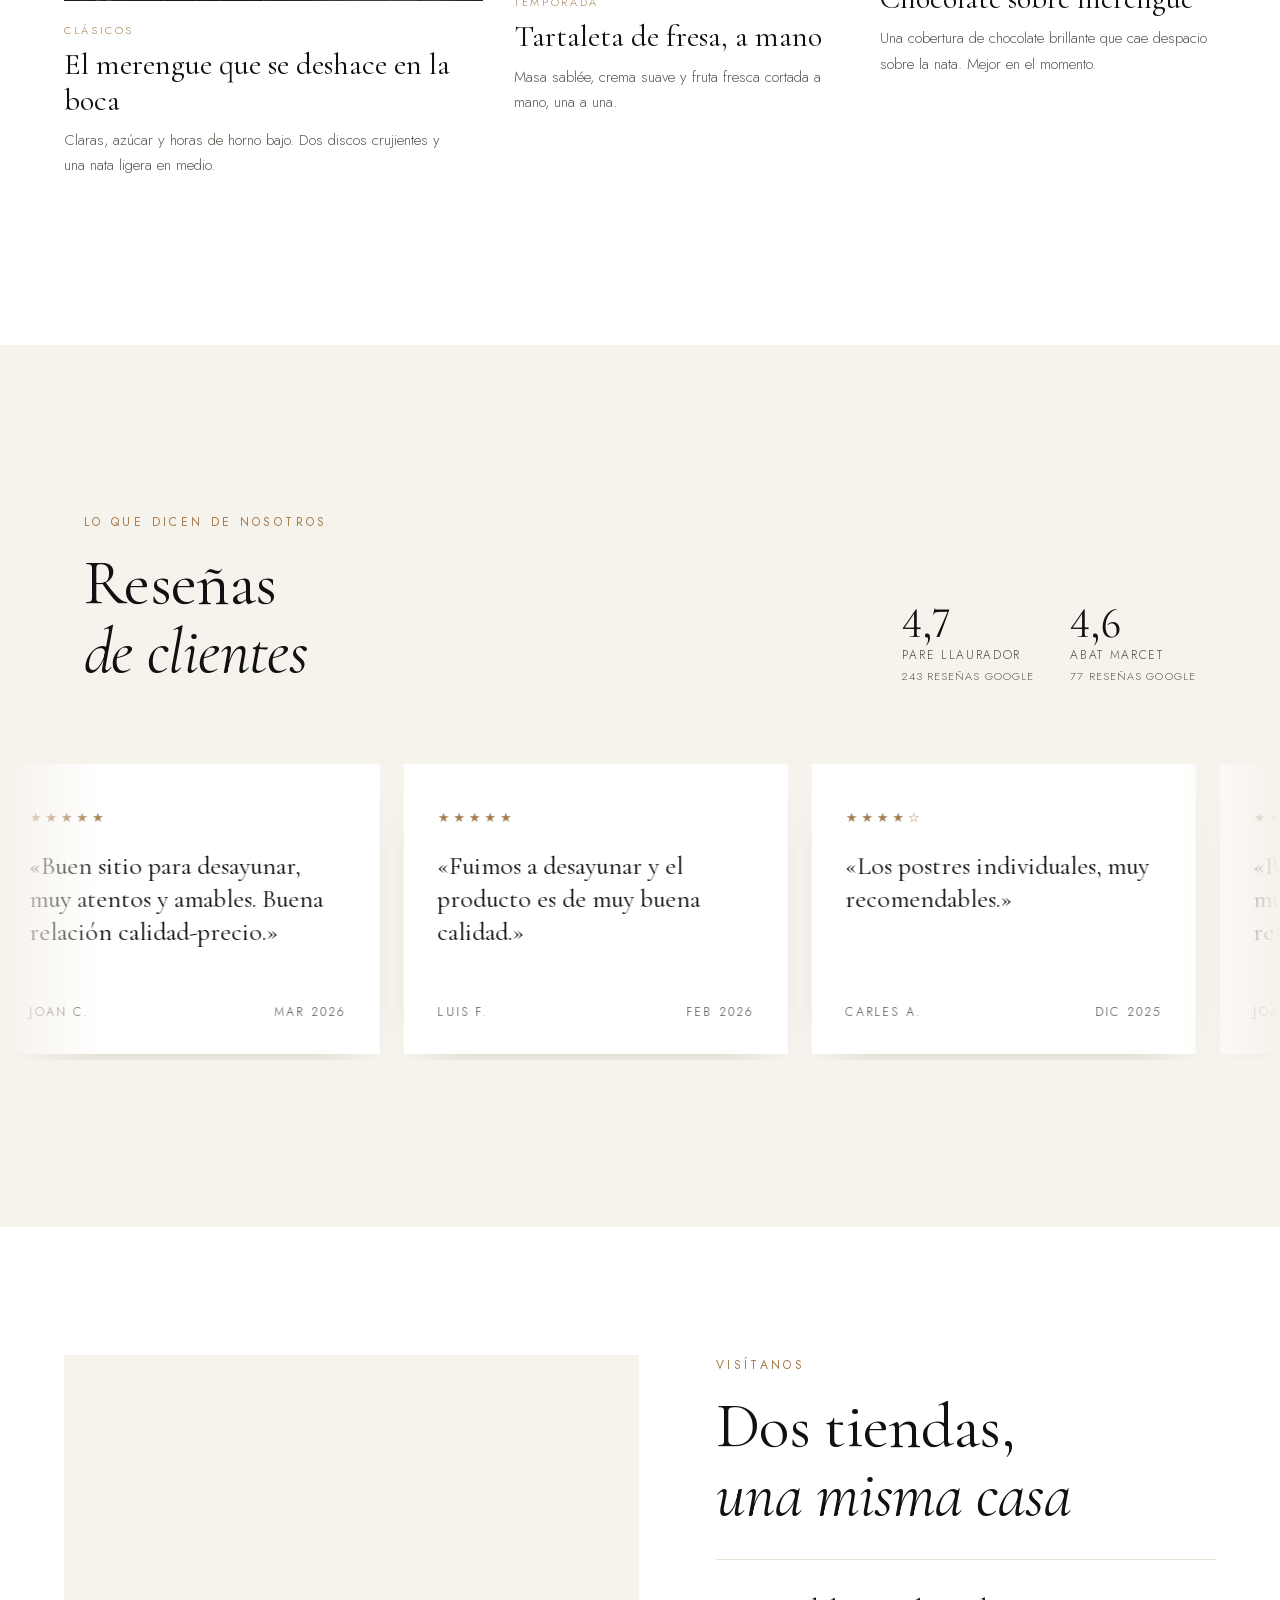
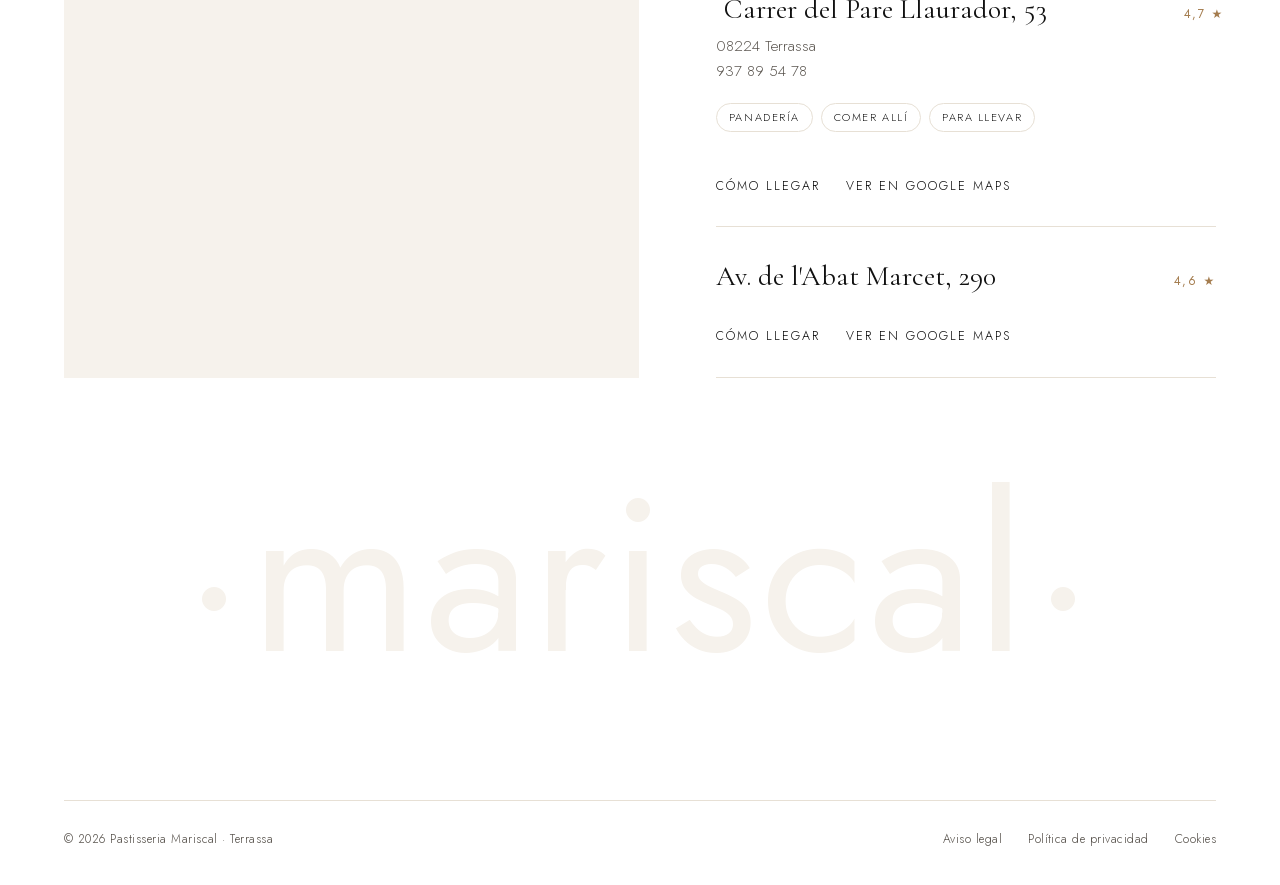
==== commit c7ca45d3: "Móvil: hero recortado al mostrador, blog en carrusel, animaciones de scroll Co-Authored-By: Claude S" ====
--- a/index.html
+++ b/index.html
@@ -55,7 +55,7 @@
     <div>
       <p class="eyebrow rv">Quiénes somos</p>
       <h2 class="rv" style="--d:.1s">Hecho despacio,<br><em>cada mañana.</em></h2>
-      <p class="lede rv" style="--d:.2s">Mariscal es una pastelería y panadería artesana de Terrassa. Trabajamos con tiempo, con manos y con producto de temporada, porque creemos que un buen postre se nota en el primer bocado.</p>
+      <p class="lede scrub rv" style="--d:.2s">Mariscal es una pastelería y panadería artesana de Terrassa. Trabajamos con tiempo, con manos y con producto de temporada, porque creemos que un buen postre se nota en el primer bocado.</p>
       <p class="rv" style="--d:.28s">Desde nuestro obrador salen cada día el pan, la bollería, las tartaletas y los postres individuales que luego encontrarás en el mostrador. Sin prisas ni atajos: mantequilla de verdad, fruta fresca, chocolate de calidad y recetas que se afinan con los años.</p>
       <p class="rv" style="--d:.34s">Pasa a desayunar, a merendar o a llevarte algo dulce a casa. Tenemos mesas, buen café y el mismo cuidado en cada detalle.</p>
       <div class="facts rv" style="--d:.4s">
@@ -109,6 +109,7 @@
         <p>Una cobertura de chocolate brillante que cae despacio sobre la nata. Mejor en el momento.</p>
       </article>
     </div>
+    <div class="prog" aria-hidden="true"><i></i></div>
   </div>
 </section>
 
--- a/assets/style.css
+++ b/assets/style.css
@@ -28,8 +28,8 @@
 .wrap{max-width:1240px;margin:0 auto}
 
 /* ---------- nav (floating glass pill) ---------- */
-.nav{position:fixed;top:18px;inset-inline:0;z-index:50;display:flex;justify-content:center;padding:0 16px;pointer-events:none;transition:transform .7s var(--ease)}
-.nav.hide{transform:translateY(-140%)}
+.nav{position:fixed;top:18px;inset-inline:0;z-index:50;display:flex;justify-content:center;padding:0 16px;pointer-events:none;transition:transform .7s var(--ease),opacity .5s var(--ease)}
+.nav.hide{transform:translateY(-140%);opacity:0}
 .pill{pointer-events:auto;display:flex;align-items:center;gap:30px;padding:13px 28px;border-radius:99px;background:rgba(255,255,255,.55);border:1px solid rgba(17,17,17,.09);-webkit-backdrop-filter:blur(22px) saturate(1.4);backdrop-filter:blur(22px) saturate(1.4);box-shadow:0 8px 32px -14px rgba(60,40,10,.22);transition:background .6s var(--ease),box-shadow .6s var(--ease),padding .6s var(--ease)}
 .nav.scrolled .pill{background:rgba(255,255,255,.82);box-shadow:0 14px 40px -16px rgba(60,40,10,.3)}
 .mark{font-weight:400;letter-spacing:.14em;font-size:18px;white-space:nowrap}
@@ -81,7 +81,7 @@
 .rv{opacity:0;transform:translateY(34px);transition:opacity 1.2s var(--ease),transform 1.2s var(--ease);transition-delay:var(--d,0s)}
 .rv.in{opacity:1;transform:none}
 .img-mask{overflow:hidden;position:relative}
-.img-mask img{width:100%;height:100%;object-fit:cover;transform:scale(1.18);transition:transform 2.2s var(--ease)}
+.img-mask img{display:block;width:100%;height:116%;margin-top:-8%;object-fit:cover;transform:scale(1.18);translate:0 var(--ty,0px);transition:transform 2.2s var(--ease);will-change:transform,translate}
 .img-mask::after{content:"";position:absolute;inset:0;background:var(--paper);transform-origin:top;transition:transform 1.4s var(--ease)}
 .img-mask.in img{transform:scale(1)}
 .img-mask.in::after{transform:scaleY(0)}
@@ -205,3 +205,52 @@
   .doc{padding-top:120px}
 }
 @media(max-width:360px){.facts{grid-template-columns:1fr 1fr 1fr}.wordmark{gap:.04em}}
+
+/* ---------- scroll-scrubbed words ---------- */
+.scrub .w{opacity:.16;transition:opacity .35s var(--ease)}
+.scrub .w.on{opacity:1}
+
+/* ---------- mobile polish ---------- */
+@media(max-width:860px){
+  .about .photo{max-height:none;width:100%;aspect-ratio:4/5}
+}
+@media(max-width:720px){
+  section{padding-top:72px;padding-bottom:72px}
+  /* hero: crop onto the bread counter, copy sits low on the calm wall */
+  .hero-bg img{position:absolute;max-width:none;width:220vw;height:auto;left:-60vw;top:-166vw;object-fit:fill;transform:translate3d(0,calc(var(--p) * 6%),0) scale(calc(1 + var(--p) * .08));transform-origin:50% 0}
+  .hero-shade{background:linear-gradient(to bottom,rgba(255,255,255,.62) 0%,rgba(255,255,255,.1) 24%,rgba(255,255,255,0) 40%,rgba(255,255,255,.72) 66%,rgba(255,255,255,.93) 100%)}
+  .hero-copy{justify-content:flex-end;padding-bottom:clamp(64px,13svh,120px)}
+  .hero-sub{margin-top:16px}
+  /* values: compact 2x2 */
+  .values{padding-top:56px;padding-bottom:56px}
+  .values ul{grid-template-columns:1fr 1fr;gap:28px 20px}
+  .values li{padding-top:16px}
+  .values h3{font-size:22px}
+  .values p{font-size:13.5px;line-height:1.5}
+  /* blog: swipeable snap carousel */
+  .blog-head{margin-bottom:32px}
+  .posts{display:flex;gap:14px;overflow-x:auto;scroll-snap-type:x mandatory;margin:0 calc(var(--gutter) * -1);padding:0 var(--gutter) 6px;scroll-padding:0 var(--gutter);scrollbar-width:none;-webkit-overflow-scrolling:touch;overscroll-behavior-x:contain}
+  .posts::-webkit-scrollbar{display:none}
+  .post{flex:0 0 74%;scroll-snap-align:start;margin:0!important;transition:opacity .6s var(--ease),transform .6s var(--ease)}
+  .post:first-child{grid-column:auto}
+  .post .img-mask,.post:first-child .img-mask{aspect-ratio:4/5}
+  .post h3{font-size:24px}
+  .post p{font-size:14px}
+  .prog{display:block}
+  /* shops */
+  .shop button:hover h3,.shop.on h3{transform:none}
+  .shop h3{font-size:22px}
+  .shop h3 small{white-space:nowrap}
+  .fine nav{gap:18px}
+}
+.prog{display:none;height:1px;background:var(--line);margin-top:26px;position:relative;overflow:hidden}
+.prog i{position:absolute;inset:0;background:var(--ink);transform-origin:left;transform:scaleX(var(--w,.33)) translateX(calc(var(--x,0) * (1 / var(--w,.33) - 1) * 100%))}
+
+/* ---------- details ---------- */
+.facts b,.score b{font-variant-numeric:lining-nums;font-feature-settings:"lnum" 1}
+.about p{color:var(--ink-soft)}
+@media(max-width:720px){
+  .shop button{padding:20px 0 14px}
+  .links{padding-bottom:20px}
+  .tags{margin:10px 0 14px}
+}
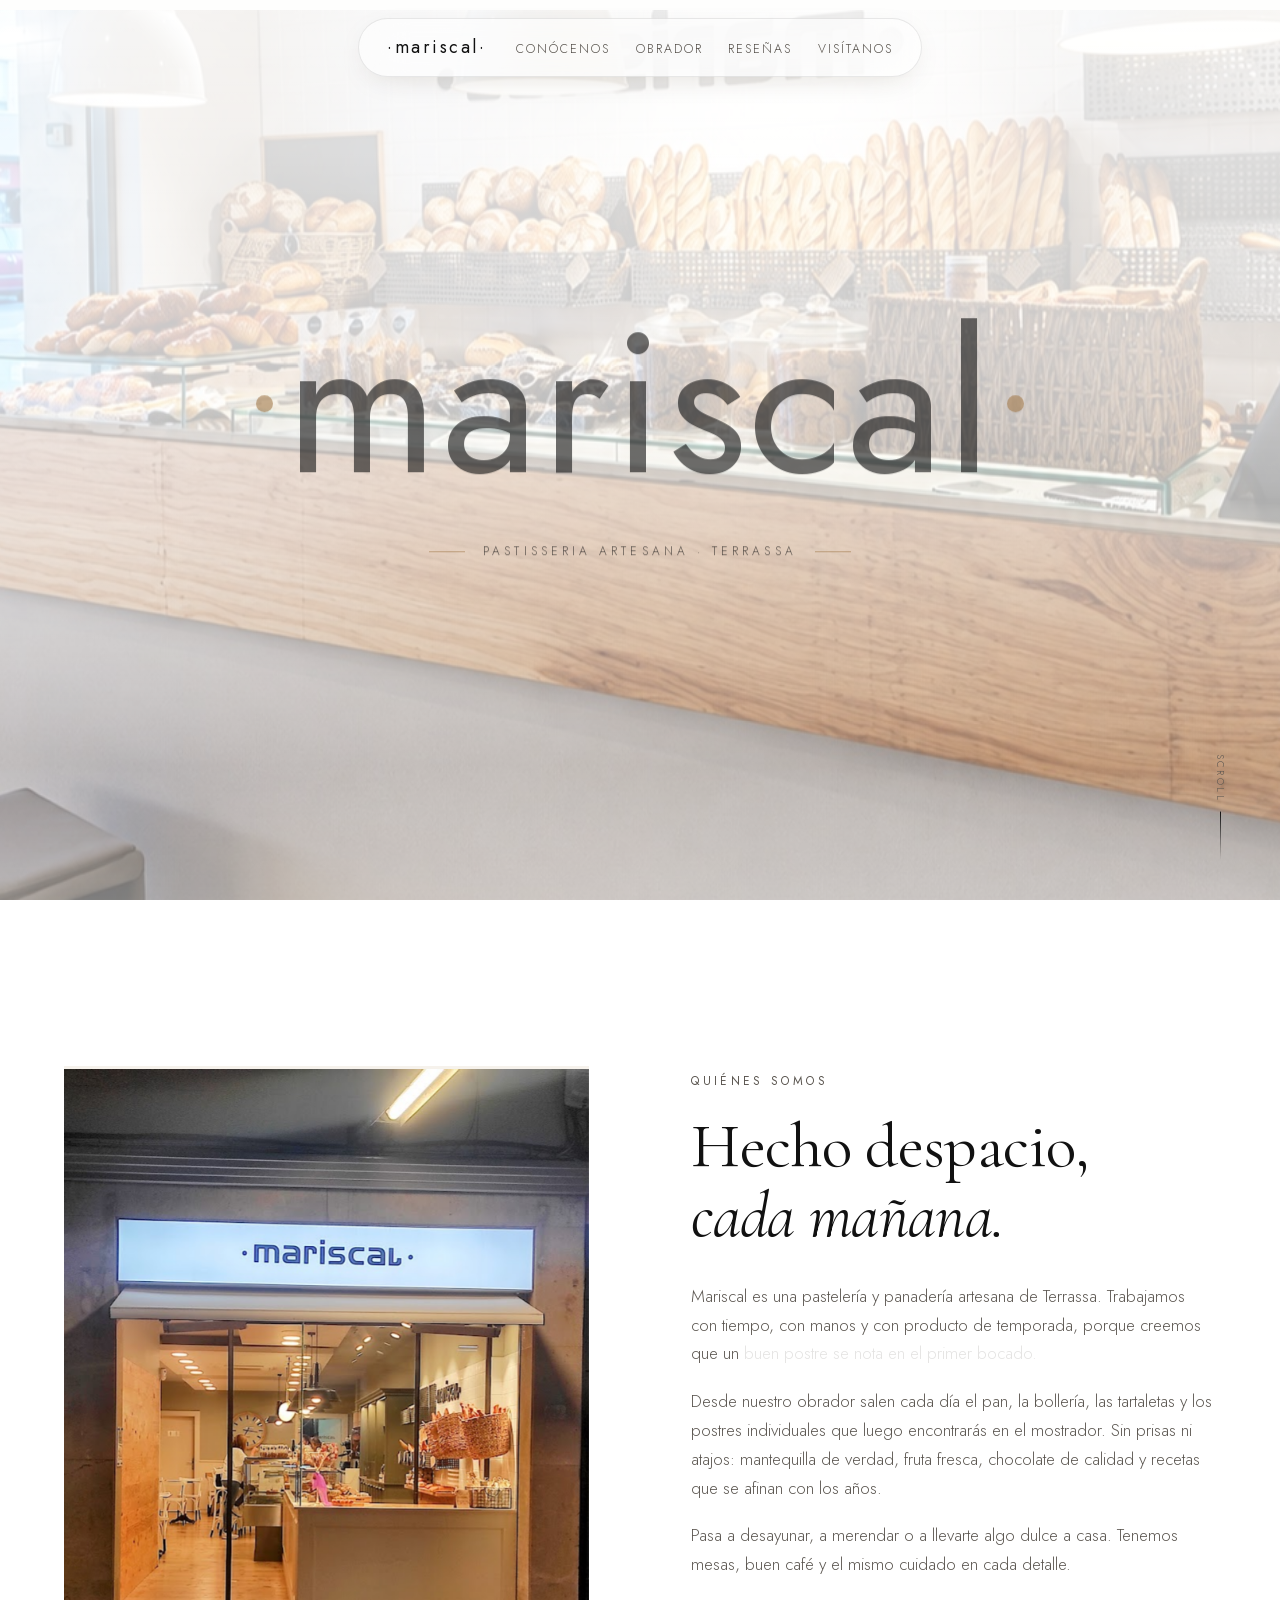
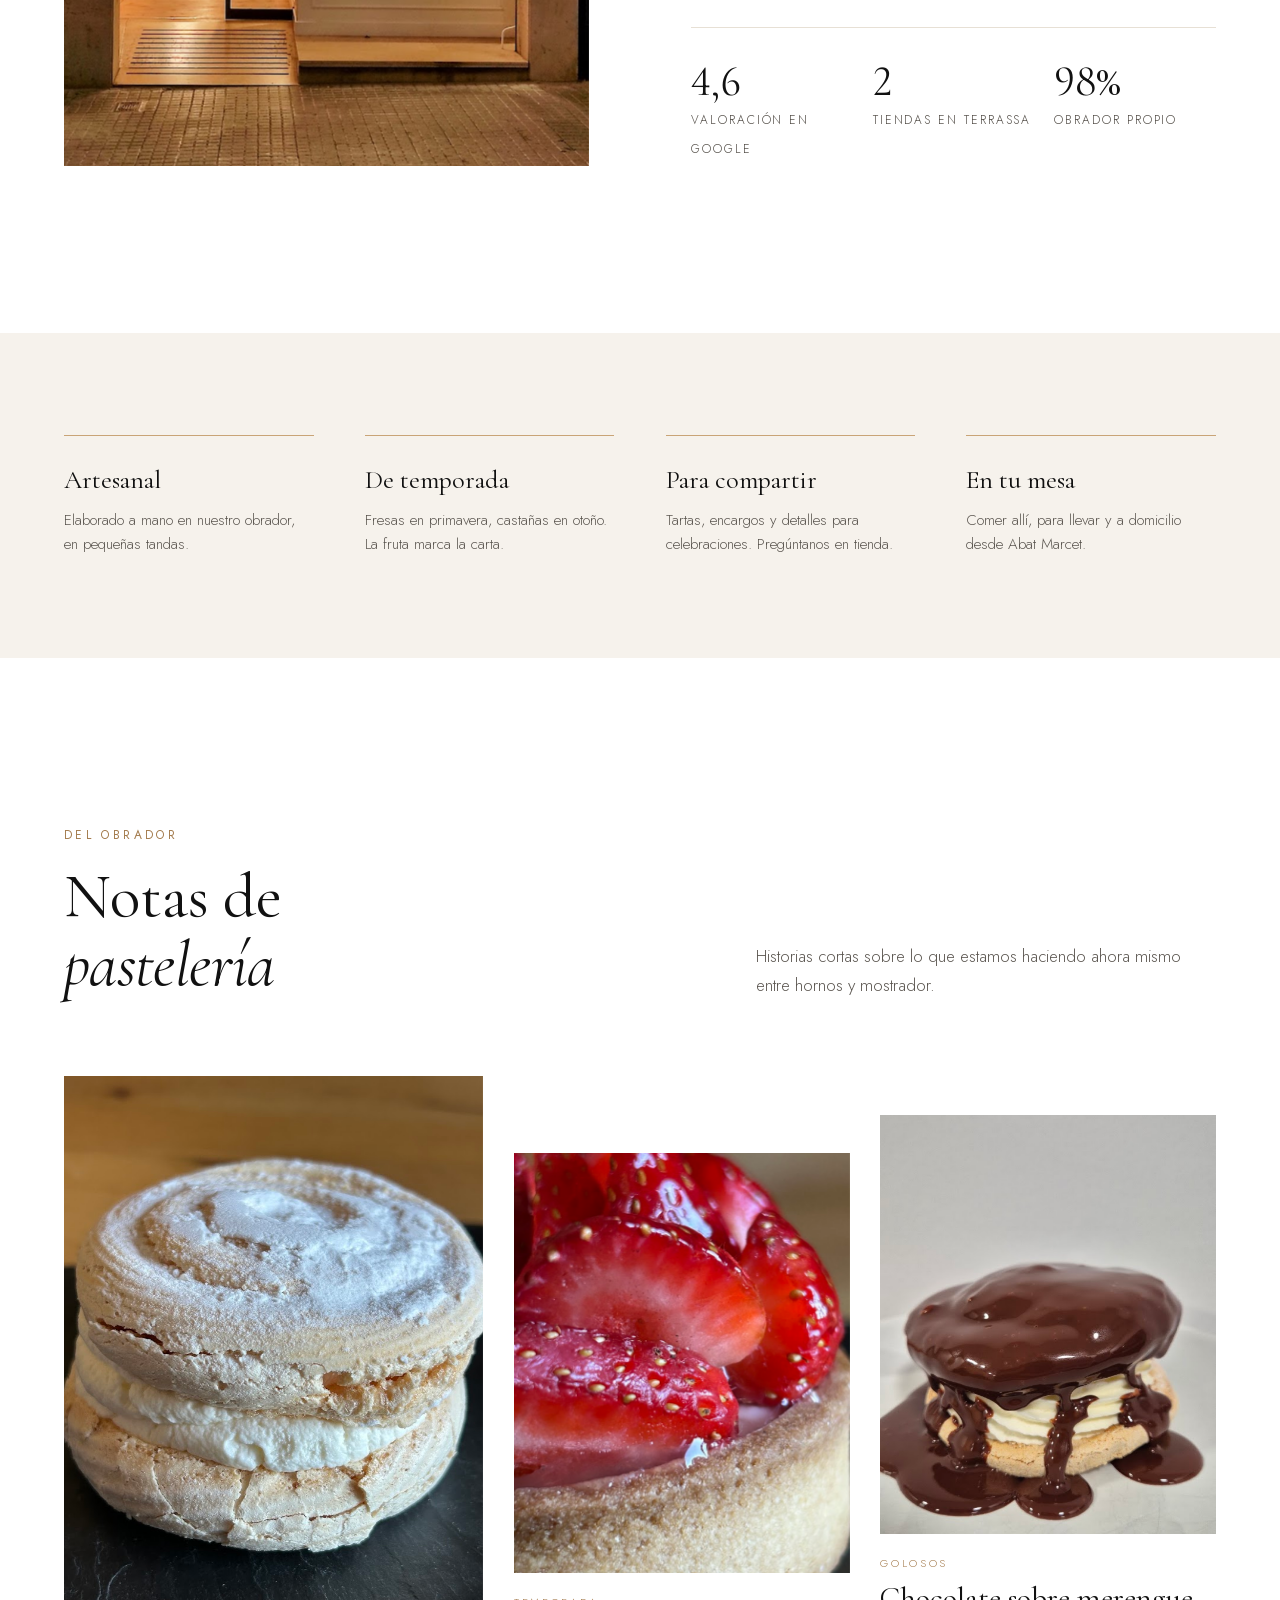
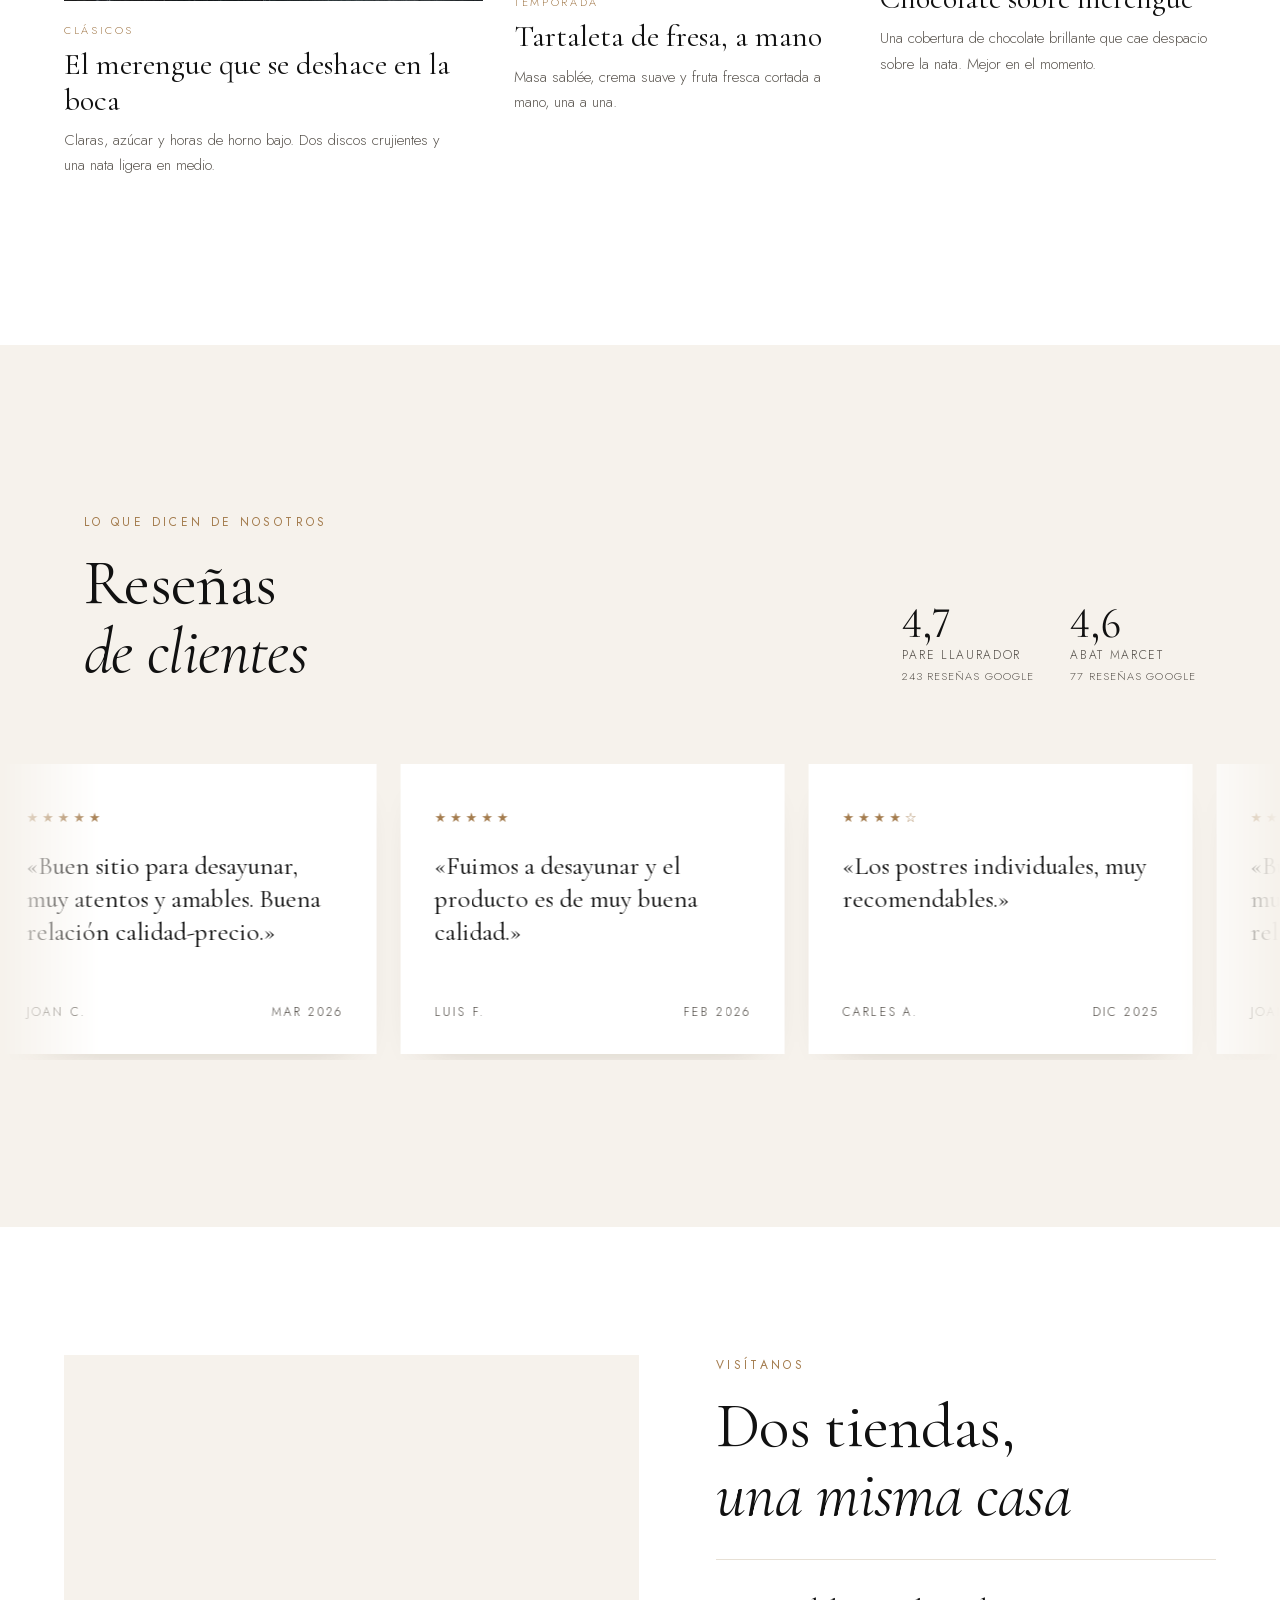
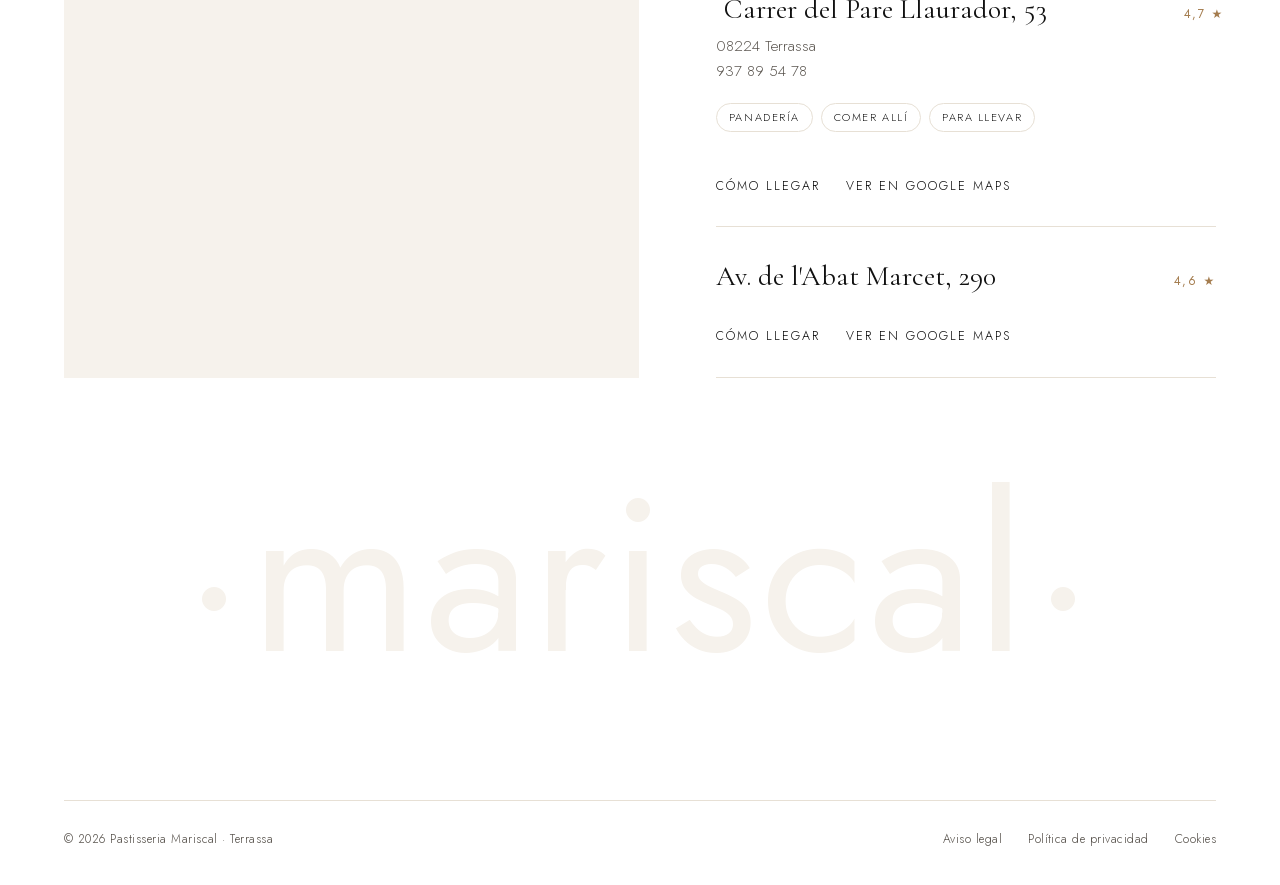
==== commit 8f5287b5: "Menú móvil con botón de tres rayas y desplegable a pantalla completa Co-Authored-By: Claude Sonnet 5" ====
--- a/index.html
+++ b/index.html
@@ -25,8 +25,19 @@
       <li><a href="#resenas">Reseñas</a></li>
       <li><a href="#visitanos">Visítanos</a></li>
     </ul>
+    <button class="burger" aria-label="Abrir menú" aria-expanded="false" aria-controls="menu"><span></span><span></span><span></span></button>
   </nav>
 </header>
+
+<div class="menu" id="menu" aria-hidden="true">
+  <ul>
+    <li><a href="#conocenos"><small>01</small>Conócenos</a></li>
+    <li><a href="#blog"><small>02</small>Obrador</a></li>
+    <li><a href="#resenas"><small>03</small>Reseñas</a></li>
+    <li><a href="#visitanos"><small>04</small>Visítanos</a></li>
+  </ul>
+  <p class="menu-foot"><a href="tel:+34937895478">937 89 54 78</a><span>Terrassa</span></p>
+</div>
 
 <main>
 <!-- HERO -->
--- a/assets/style.css
+++ b/assets/style.css
@@ -40,9 +40,9 @@
 .pill ul a:hover::after,.link:hover::after{transform:scaleX(1);transform-origin:left}
 .link{color:var(--ink)}
 @media(max-width:720px){
-  .pill{gap:18px;padding:12px 22px}
-  .pill ul{gap:16px}
-  .pill ul li:nth-child(2),.pill ul li:nth-child(3){display:none}
+  .pill{width:100%;justify-content:space-between;gap:18px;padding:10px 12px 10px 22px}
+  .pill ul:not(.keep){display:none}
+  .pill ul.keep{gap:16px}
   .mark{font-size:16px}
   }
 
@@ -254,3 +254,29 @@
   .links{padding-bottom:20px}
   .tags{margin:10px 0 14px}
 }
+
+/* ---------- burger + full-screen menu ---------- */
+.burger{display:none;flex-direction:column;justify-content:center;gap:6px;width:44px;height:44px;padding:0 12px;border:0;background:transparent;cursor:pointer;border-radius:50%;-webkit-tap-highlight-color:transparent}
+.burger span{display:block;height:1px;width:100%;background:var(--ink);transform-origin:center;transition:transform .7s var(--ease),opacity .4s var(--ease)}
+.menu-open .burger span:nth-child(1){transform:translateY(7px) rotate(45deg)}
+.menu-open .burger span:nth-child(2){opacity:0;transform:scaleX(.2)}
+.menu-open .burger span:nth-child(3){transform:translateY(-7px) rotate(-45deg)}
+.menu{position:fixed;inset:0;z-index:45;display:flex;flex-direction:column;justify-content:center;padding:96px var(--gutter) 40px;background:rgba(255,255,255,.94);-webkit-backdrop-filter:blur(26px);backdrop-filter:blur(26px);opacity:0;visibility:hidden;transition:opacity .6s var(--ease),visibility 0s linear .6s}
+.menu-open .menu{opacity:1;visibility:visible;transition:opacity .6s var(--ease),visibility 0s}
+.menu ul{list-style:none}
+.menu li{overflow:hidden;border-bottom:1px solid var(--line)}
+.menu li a{display:flex;align-items:baseline;gap:18px;font-family:var(--serif);font-size:clamp(40px,12vw,64px);line-height:1.1;padding:16px 0;transform:translateY(110%);transition:transform .9s var(--ease)}
+.menu li a small{font-family:var(--sans);font-size:11px;letter-spacing:.2em;color:var(--wood-deep)}
+.menu-open .menu li a{transform:none}
+.menu-open .menu li:nth-child(1) a{transition-delay:.12s}
+.menu-open .menu li:nth-child(2) a{transition-delay:.18s}
+.menu-open .menu li:nth-child(3) a{transition-delay:.24s}
+.menu-open .menu li:nth-child(4) a{transition-delay:.30s}
+.menu-foot{margin-top:32px;display:flex;justify-content:space-between;font-size:13px;letter-spacing:.14em;text-transform:uppercase;color:var(--ink-soft);opacity:0;transform:translateY(12px);transition:opacity .8s var(--ease) .4s,transform .8s var(--ease) .4s}
+.menu-open .menu-foot{opacity:1;transform:none}
+.menu-open{overflow:hidden}
+.menu-open .nav{transform:none!important;opacity:1!important}
+.menu-open .pill{background:rgba(255,255,255,.9)}
+@media(max-width:720px){.burger{display:flex}}
+@media(min-width:721px){.menu{display:none}}
+@media(prefers-reduced-motion:reduce){.menu li a{transform:none}.menu-foot{opacity:1;transform:none}}
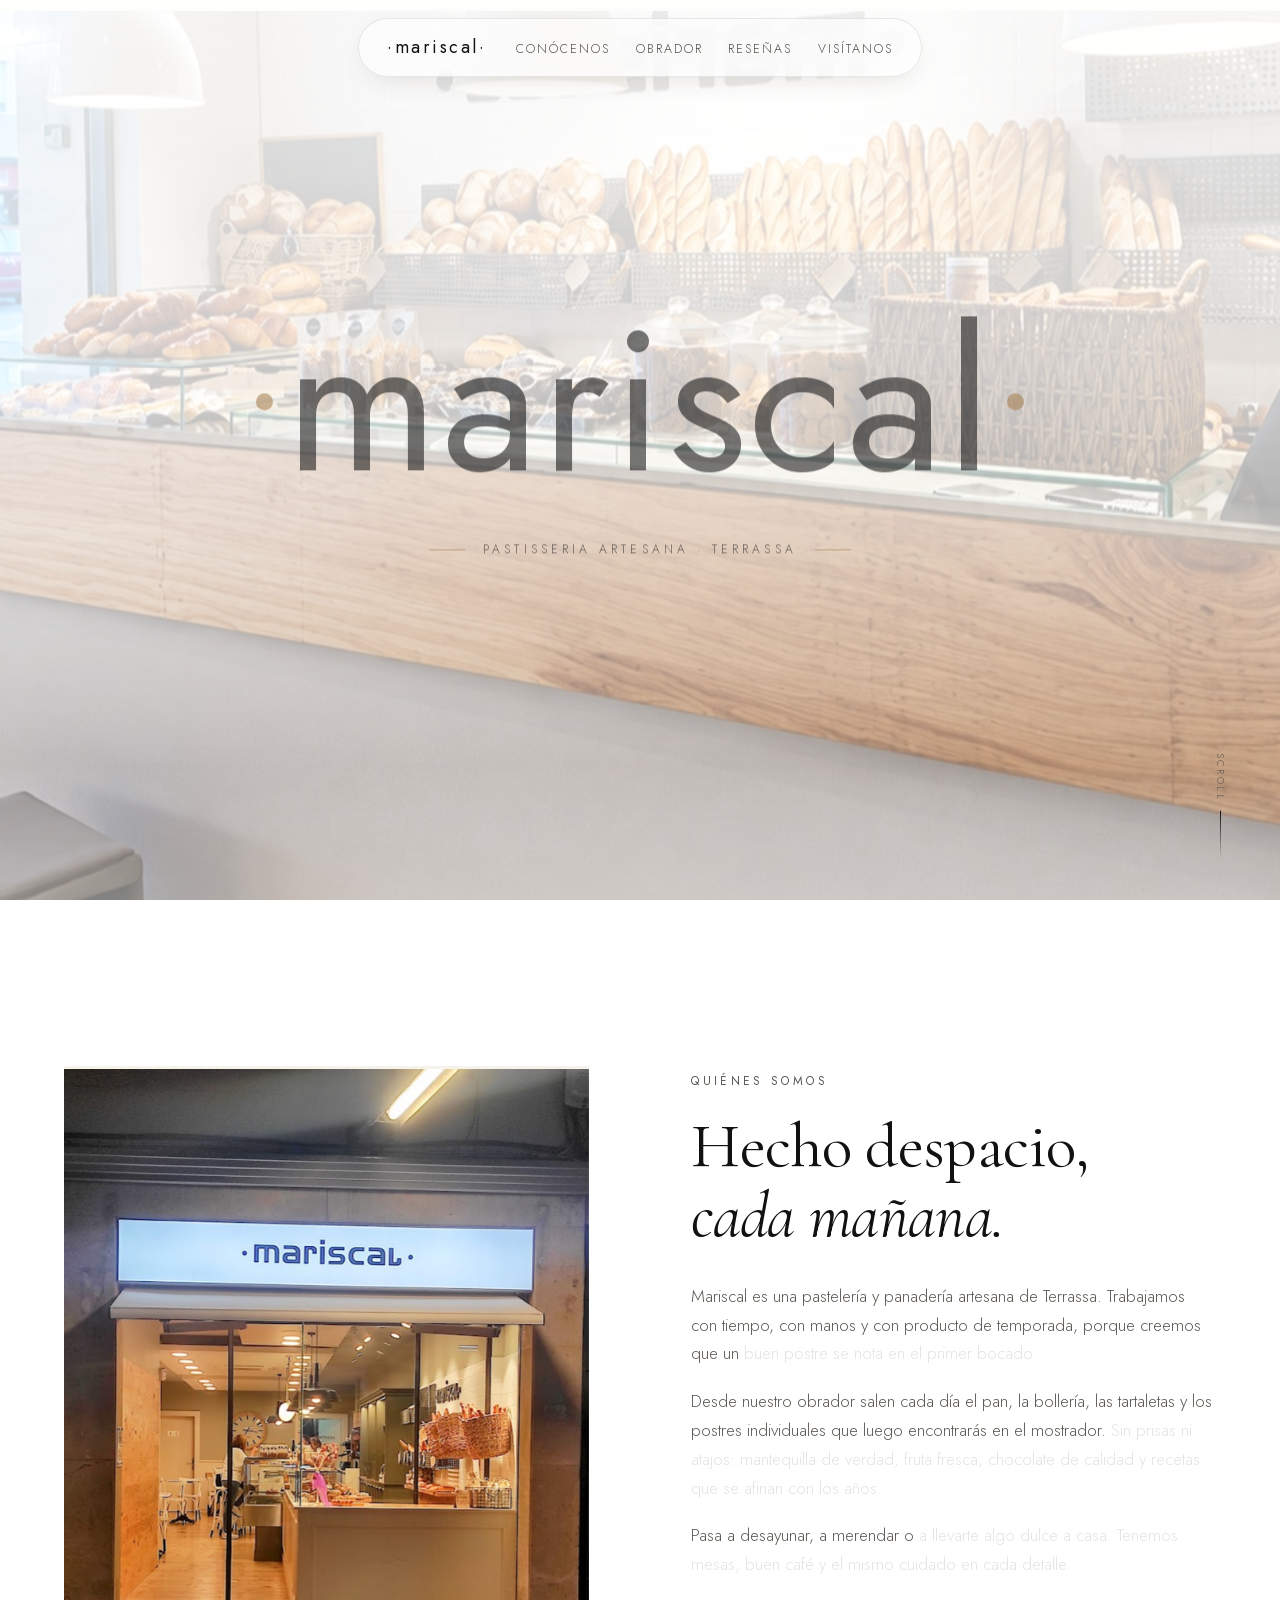
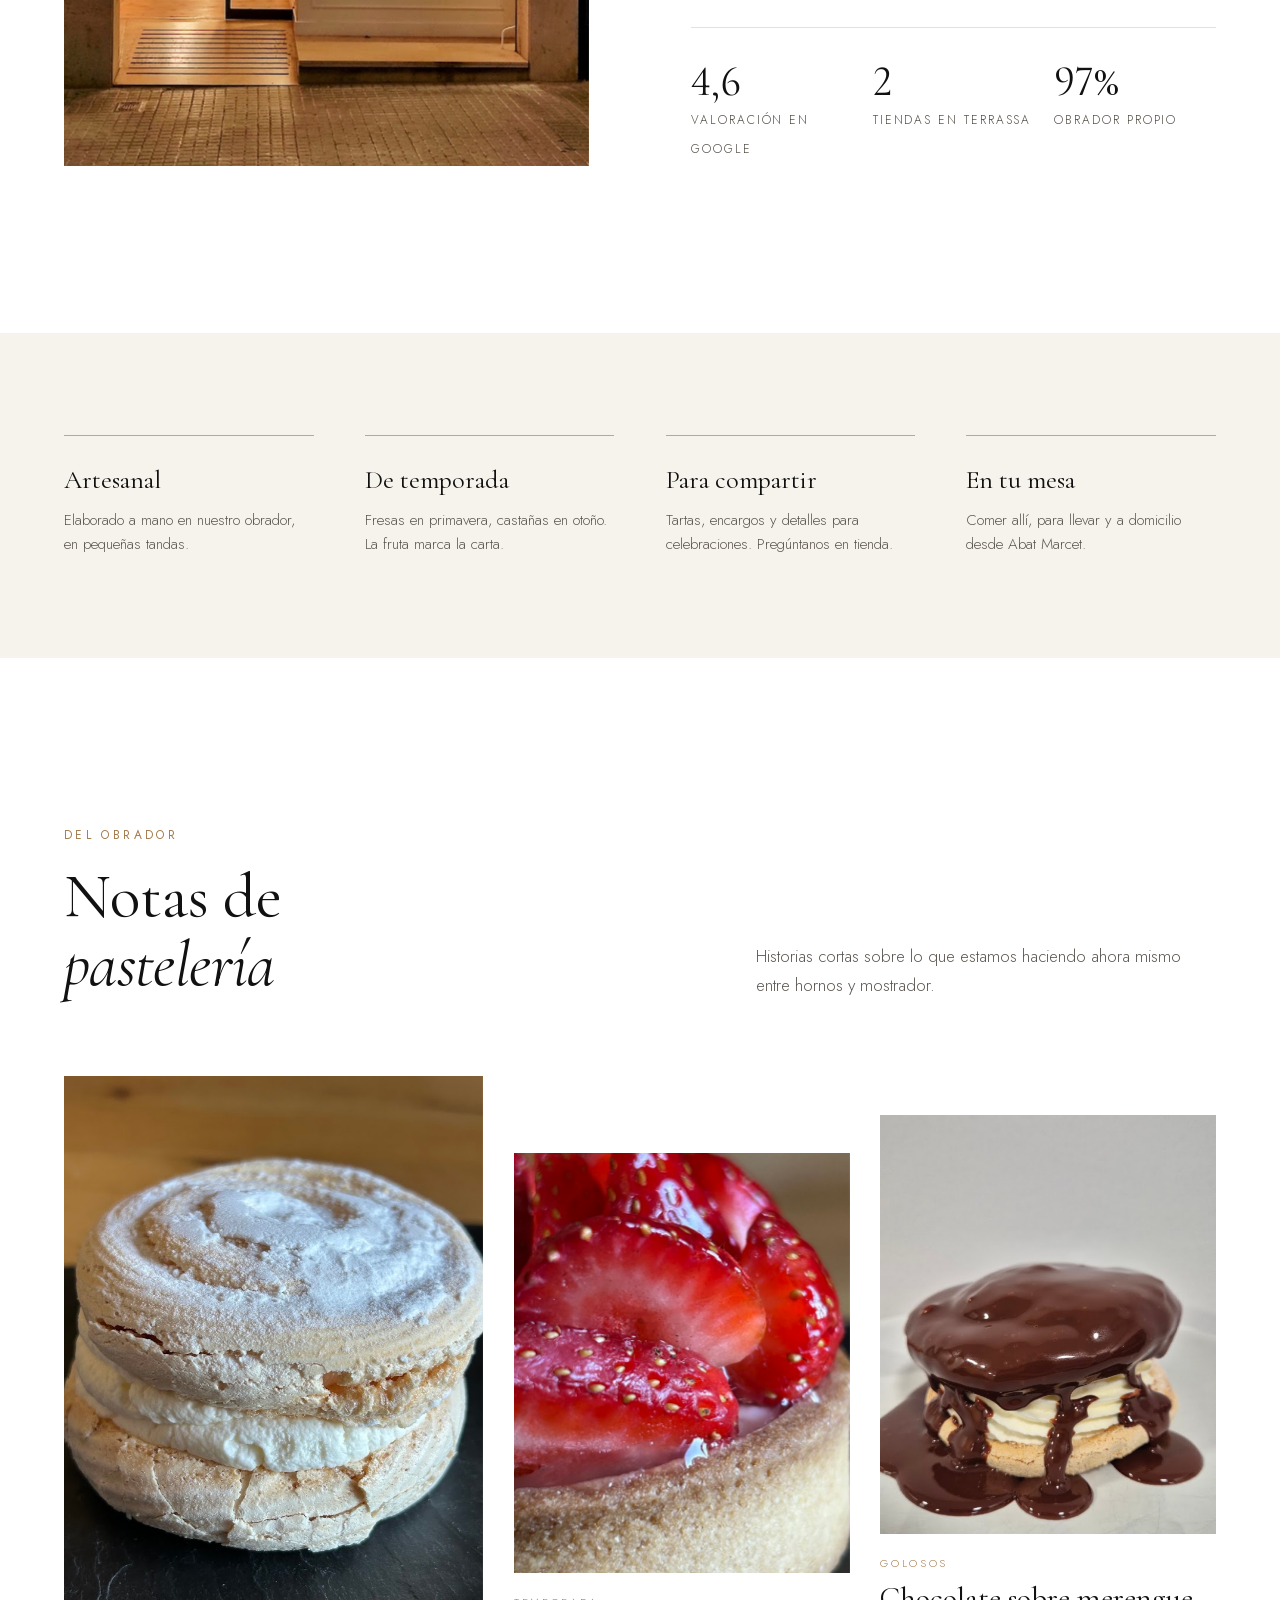
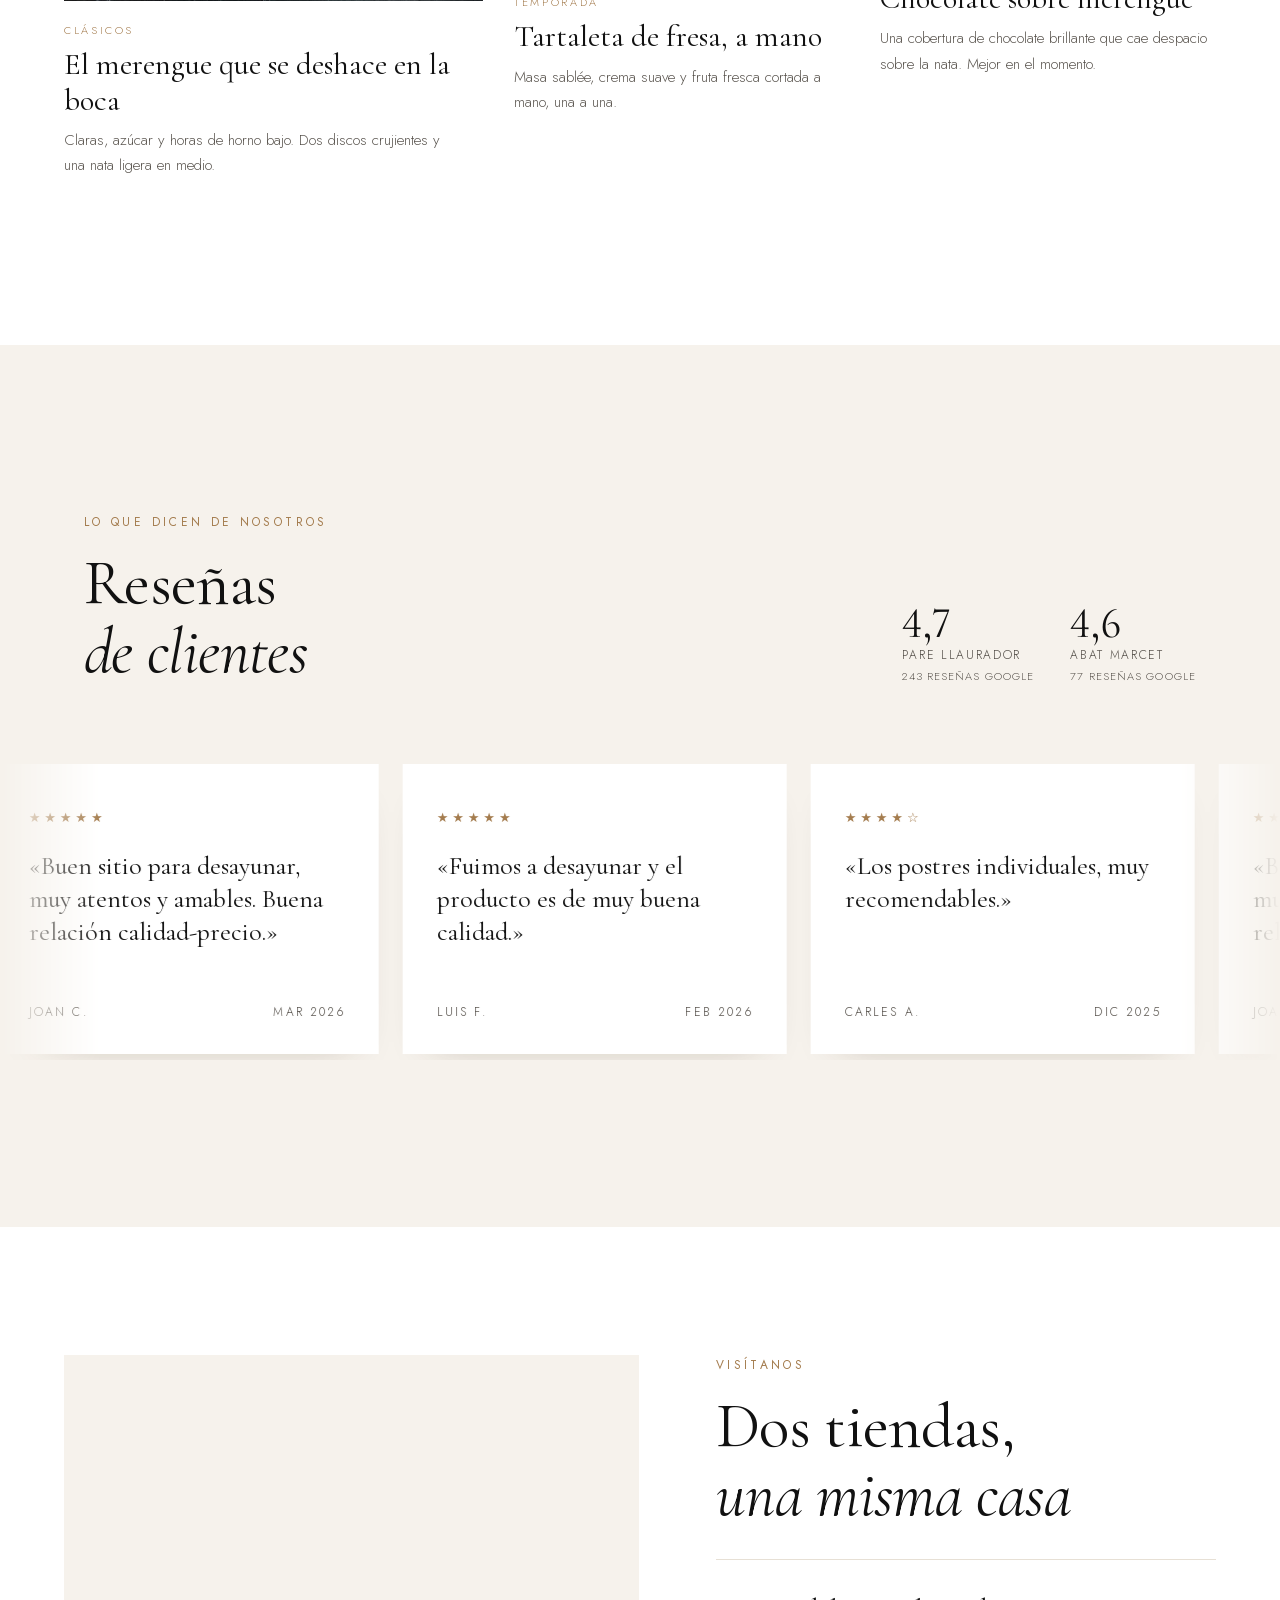
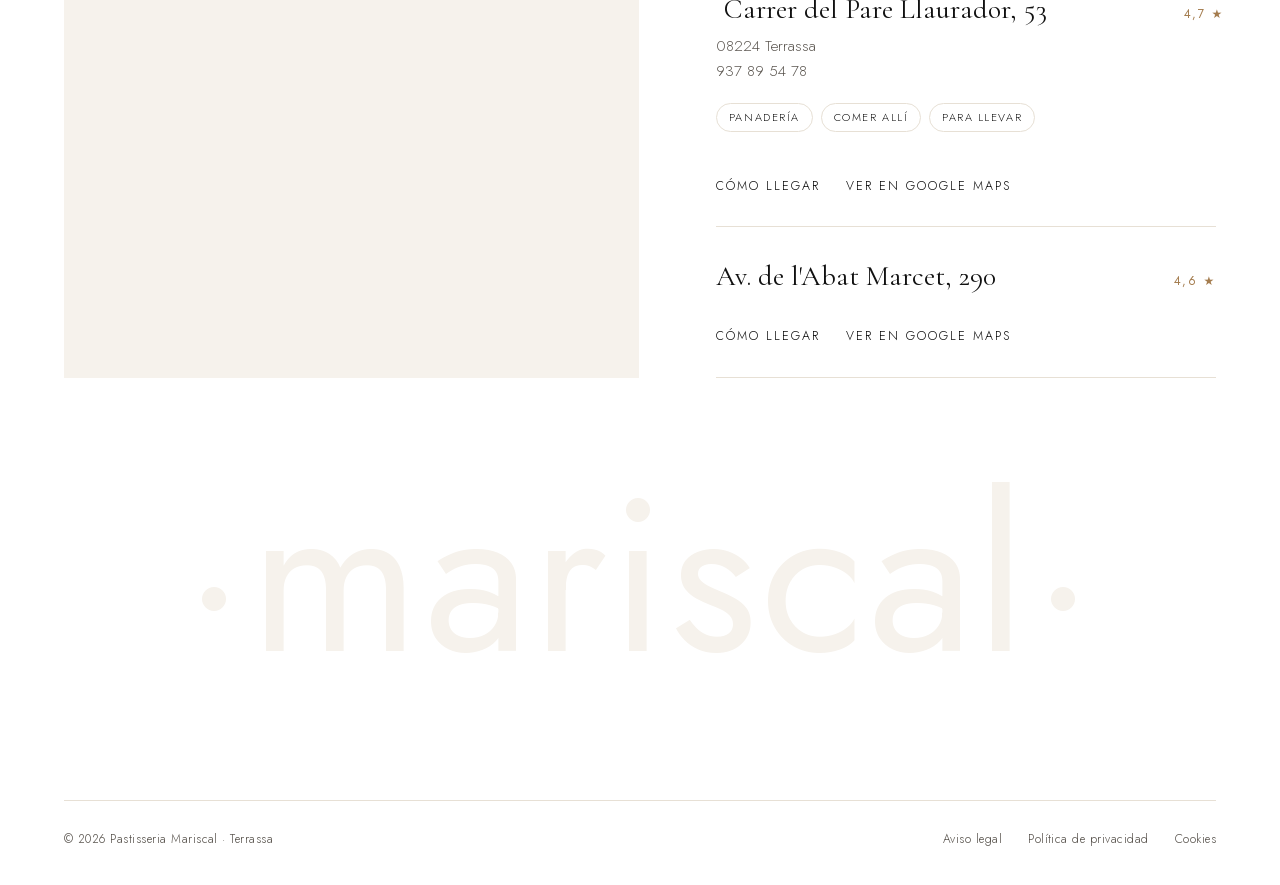
==== commit c0392e95: "Conócenos: animación de palabras en los tres párrafos Co-Authored-By: Claude Sonnet 5.5 <noreply@ant" ====
--- a/index.html
+++ b/index.html
@@ -67,8 +67,8 @@
       <p class="eyebrow rv">Quiénes somos</p>
       <h2 class="rv" style="--d:.1s">Hecho despacio,<br><em>cada mañana.</em></h2>
       <p class="lede scrub rv" style="--d:.2s">Mariscal es una pastelería y panadería artesana de Terrassa. Trabajamos con tiempo, con manos y con producto de temporada, porque creemos que un buen postre se nota en el primer bocado.</p>
-      <p class="rv" style="--d:.28s">Desde nuestro obrador salen cada día el pan, la bollería, las tartaletas y los postres individuales que luego encontrarás en el mostrador. Sin prisas ni atajos: mantequilla de verdad, fruta fresca, chocolate de calidad y recetas que se afinan con los años.</p>
-      <p class="rv" style="--d:.34s">Pasa a desayunar, a merendar o a llevarte algo dulce a casa. Tenemos mesas, buen café y el mismo cuidado en cada detalle.</p>
+      <p class="scrub rv" style="--d:.28s">Desde nuestro obrador salen cada día el pan, la bollería, las tartaletas y los postres individuales que luego encontrarás en el mostrador. Sin prisas ni atajos: mantequilla de verdad, fruta fresca, chocolate de calidad y recetas que se afinan con los años.</p>
+      <p class="scrub rv" style="--d:.34s">Pasa a desayunar, a merendar o a llevarte algo dulce a casa. Tenemos mesas, buen café y el mismo cuidado en cada detalle.</p>
       <div class="facts rv" style="--d:.4s">
         <div><b data-count="4.7" data-dec="1">4,7</b><span>Valoración en Google</span></div>
         <div><b data-count="2">2</b><span>Tiendas en Terrassa</span></div>
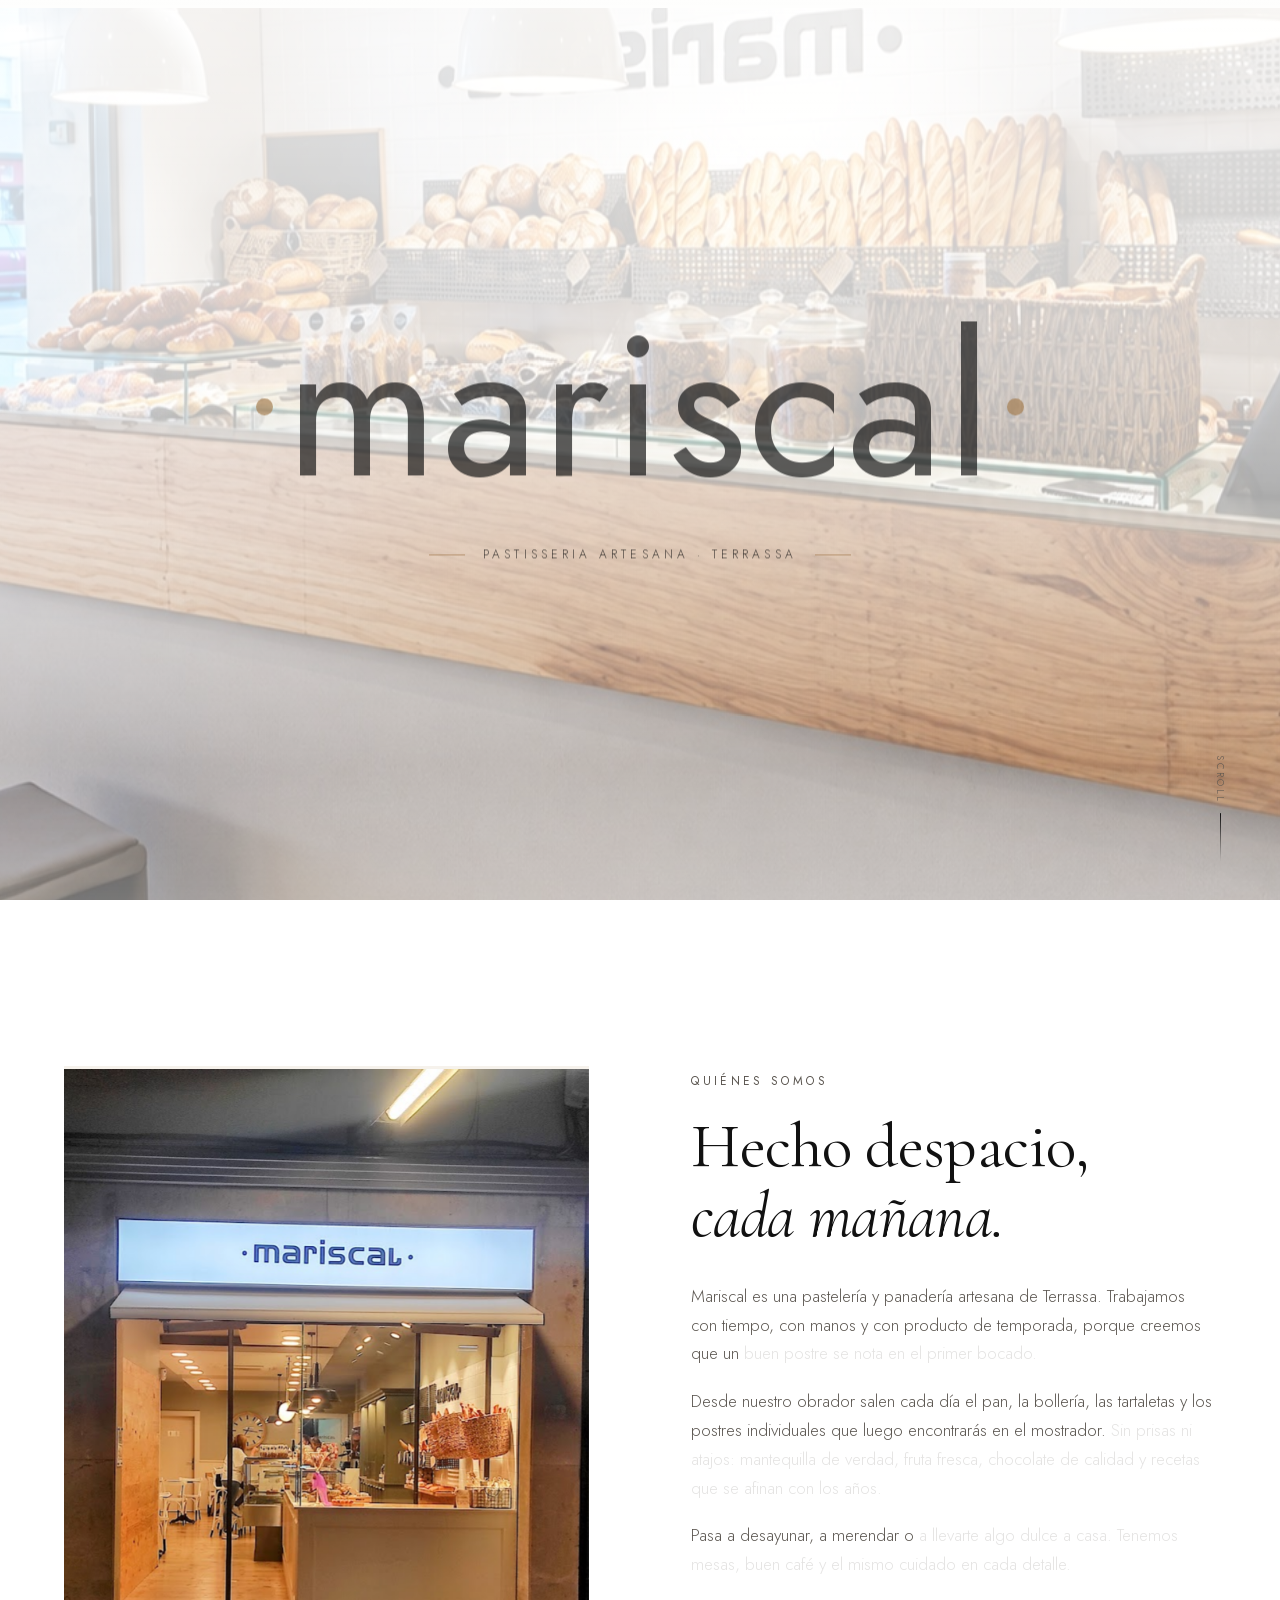
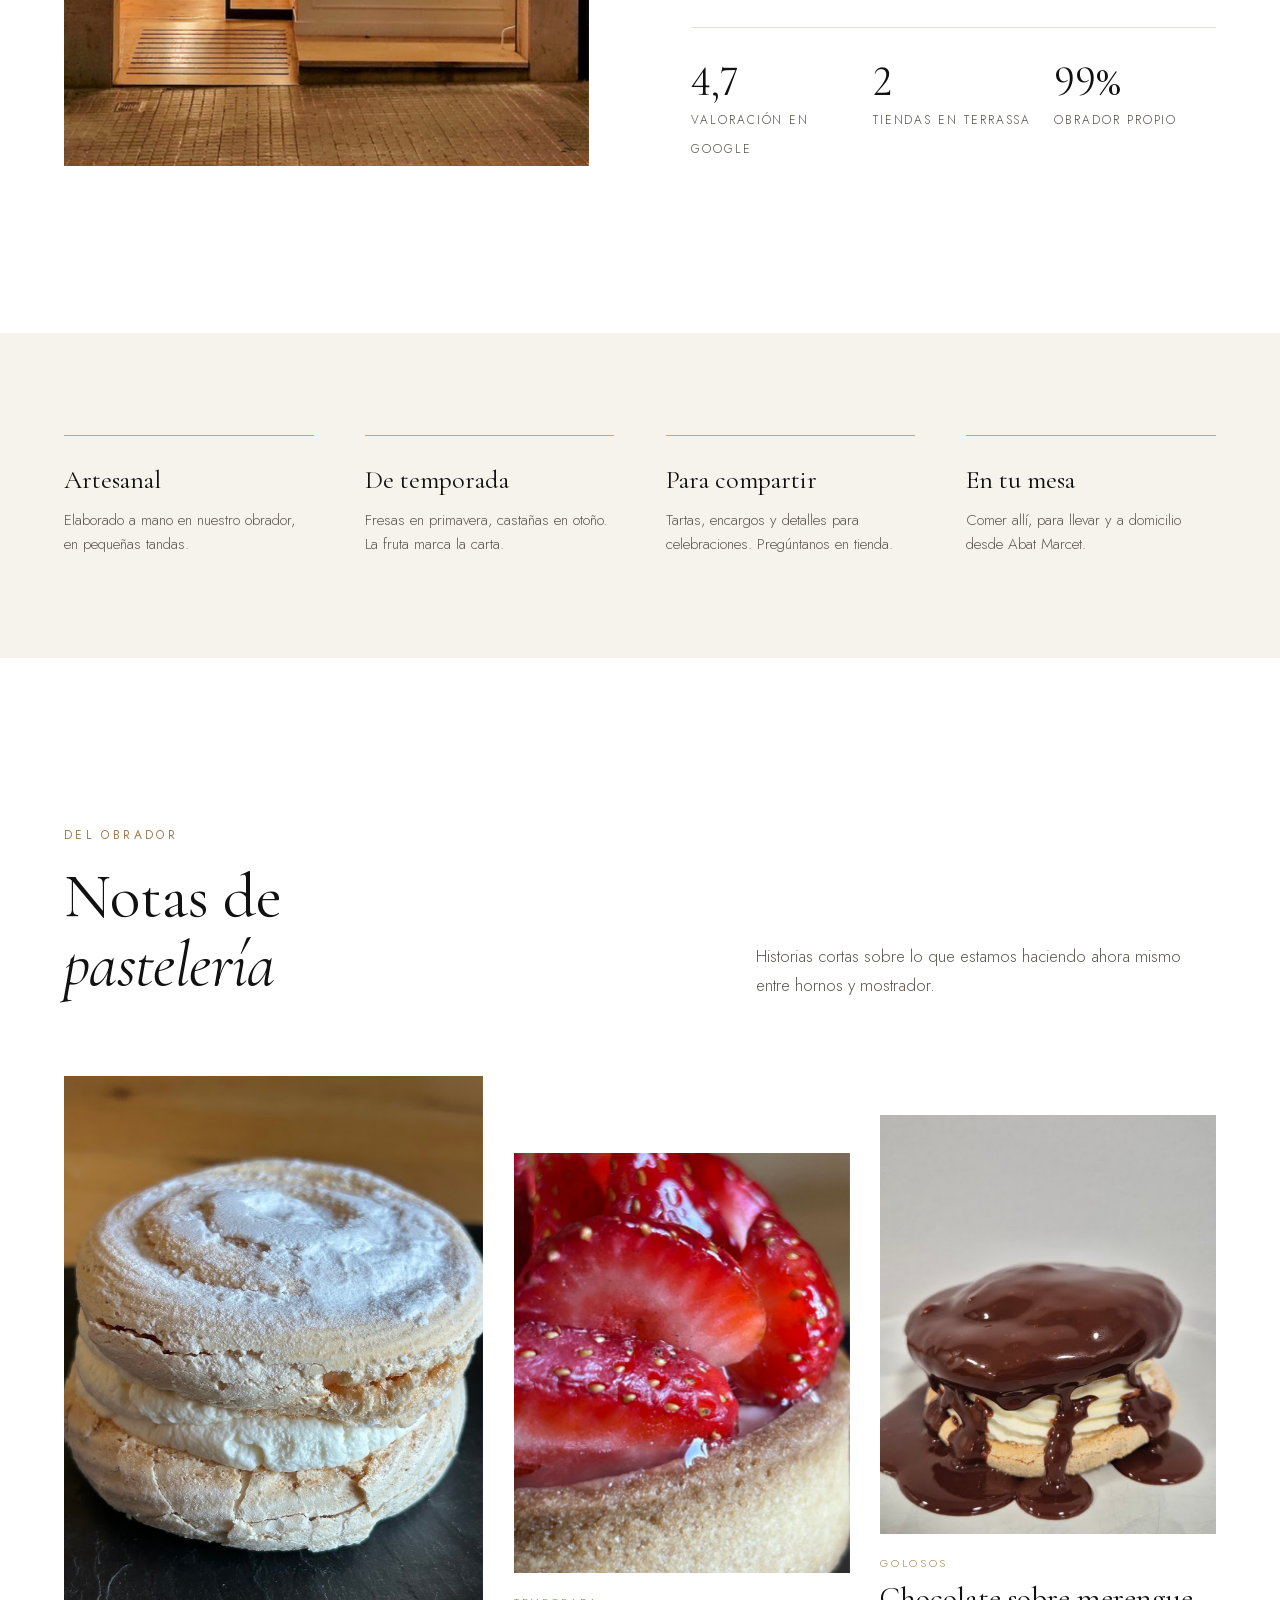
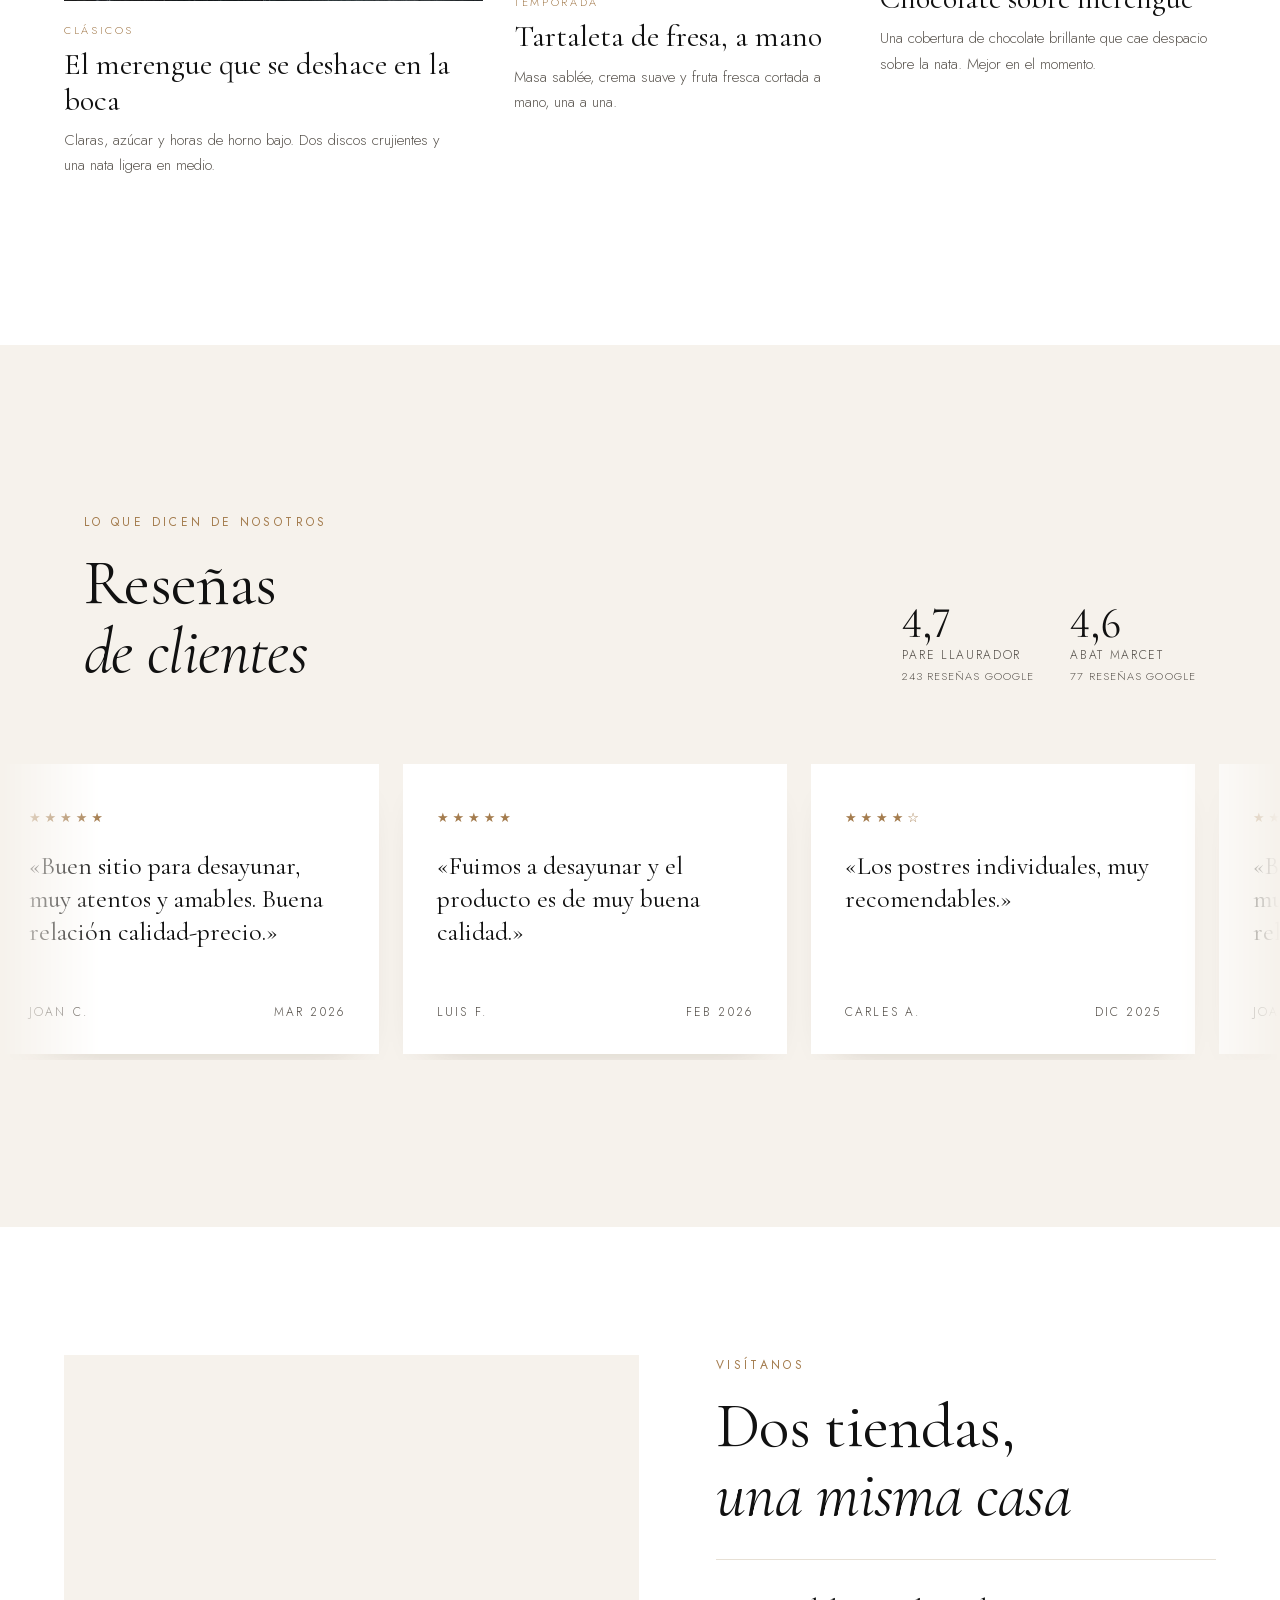
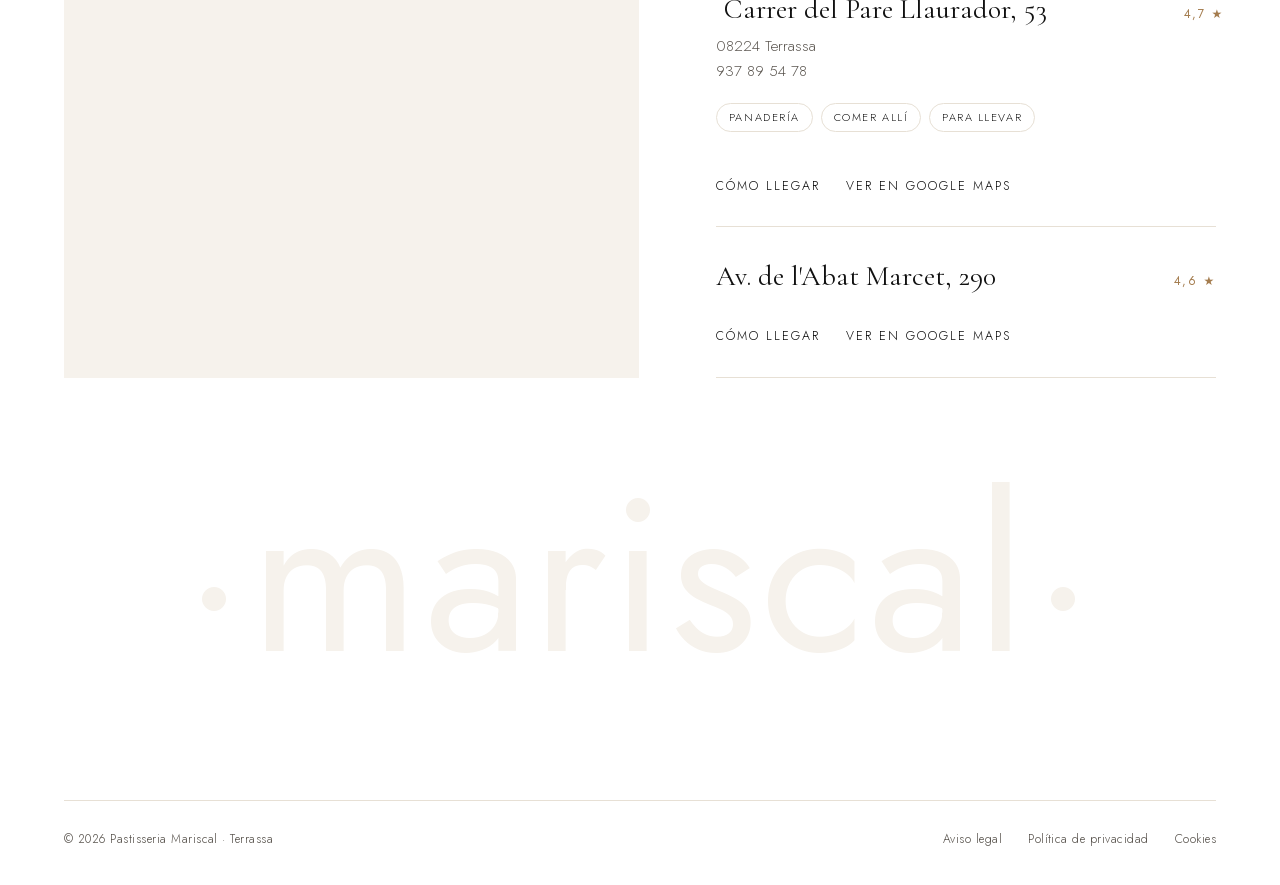
==== commit 12a922e5: "Header: aparece solo tras el hero y al deslizar hacia arriba Co-Authored-By: Claude Sonnet 5.5 <nore" ====
--- a/index.html
+++ b/index.html
@@ -16,7 +16,7 @@
 </head>
 <body>
 
-<header class="nav" id="top">
+<header class="nav hide scrolled" id="top">
   <nav class="pill" aria-label="Principal">
     <a class="mark" href="#top" aria-label="Mariscal, inicio">·mariscal·</a>
     <ul>
--- a/assets/style.css
+++ b/assets/style.css
@@ -28,8 +28,9 @@
 .wrap{max-width:1240px;margin:0 auto}
 
 /* ---------- nav (floating glass pill) ---------- */
-.nav{position:fixed;top:18px;inset-inline:0;z-index:50;display:flex;justify-content:center;padding:0 16px;pointer-events:none;transition:transform .7s var(--ease),opacity .5s var(--ease)}
-.nav.hide{transform:translateY(-140%);opacity:0}
+.nav{position:fixed;top:18px;inset-inline:0;z-index:50;display:flex;justify-content:center;padding:0 16px;pointer-events:none;transition:transform .9s var(--ease),opacity .6s var(--ease),visibility 0s}
+.nav.hide{transform:translateY(-110%) scale(.94);opacity:0;visibility:hidden;transition:transform .6s var(--ease),opacity .4s var(--ease),visibility 0s linear .6s}
+.nav.hide .pill{pointer-events:none}
 .pill{pointer-events:auto;display:flex;align-items:center;gap:30px;padding:13px 28px;border-radius:99px;background:rgba(255,255,255,.55);border:1px solid rgba(17,17,17,.09);-webkit-backdrop-filter:blur(22px) saturate(1.4);backdrop-filter:blur(22px) saturate(1.4);box-shadow:0 8px 32px -14px rgba(60,40,10,.22);transition:background .6s var(--ease),box-shadow .6s var(--ease),padding .6s var(--ease)}
 .nav.scrolled .pill{background:rgba(255,255,255,.82);box-shadow:0 14px 40px -16px rgba(60,40,10,.3)}
 .mark{font-weight:400;letter-spacing:.14em;font-size:18px;white-space:nowrap}
@@ -275,7 +276,7 @@
 .menu-foot{margin-top:32px;display:flex;justify-content:space-between;font-size:13px;letter-spacing:.14em;text-transform:uppercase;color:var(--ink-soft);opacity:0;transform:translateY(12px);transition:opacity .8s var(--ease) .4s,transform .8s var(--ease) .4s}
 .menu-open .menu-foot{opacity:1;transform:none}
 .menu-open{overflow:hidden}
-.menu-open .nav{transform:none!important;opacity:1!important}
+.menu-open .nav{transform:none!important;opacity:1!important;visibility:visible!important}
 .menu-open .pill{background:rgba(255,255,255,.9)}
 @media(max-width:720px){.burger{display:flex}}
 @media(min-width:721px){.menu{display:none}}
